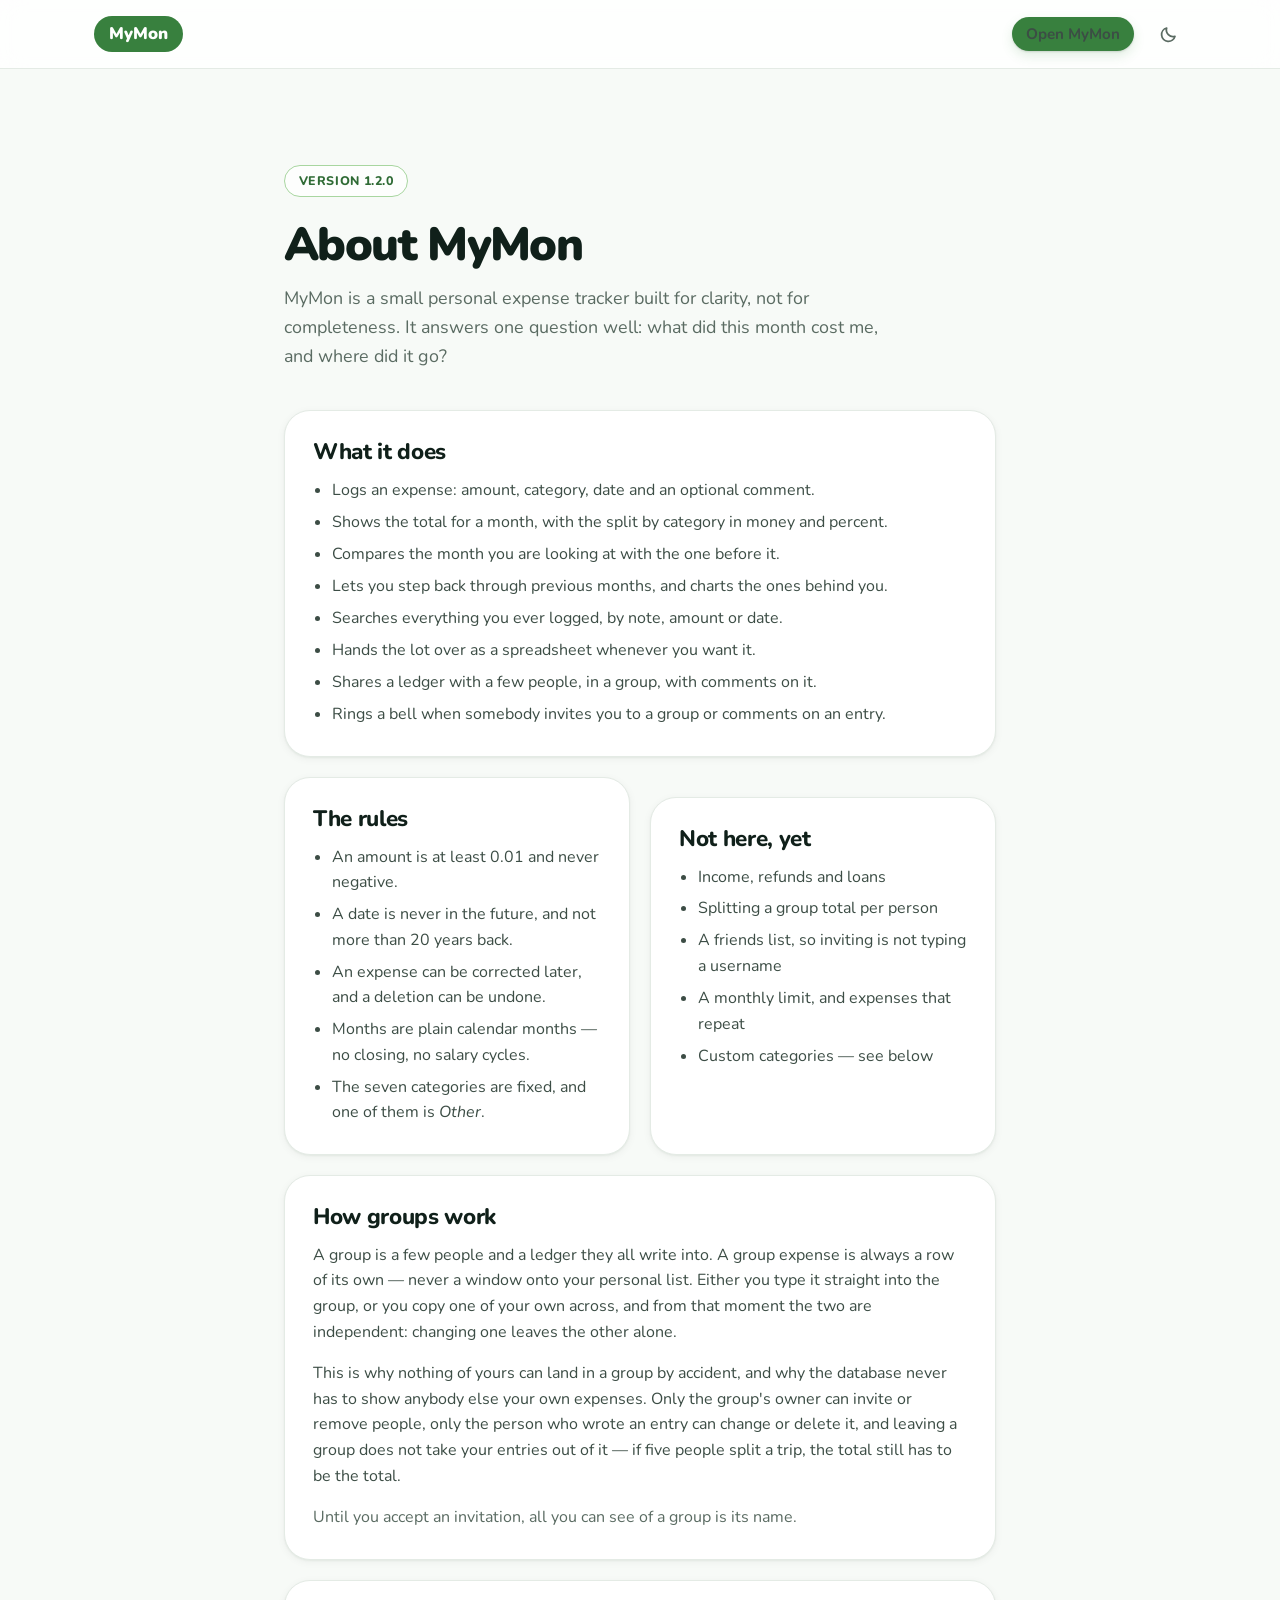
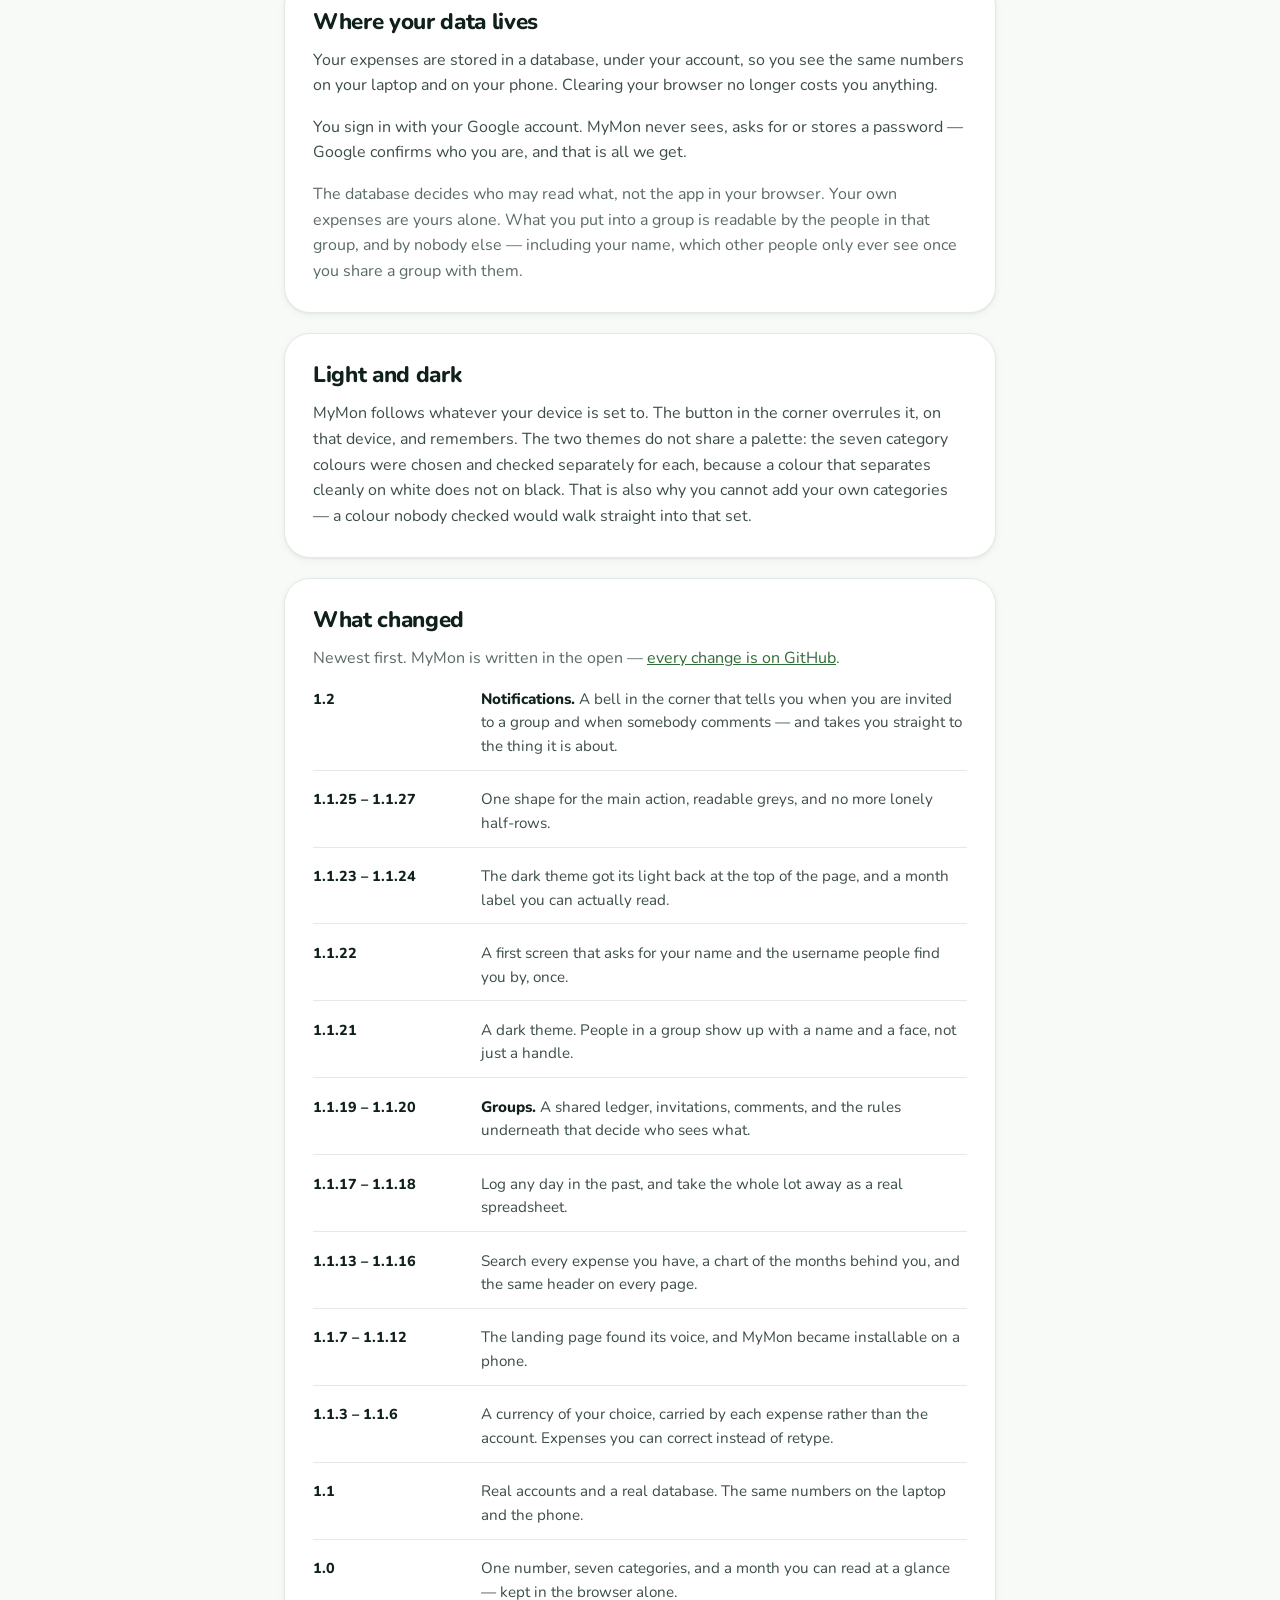
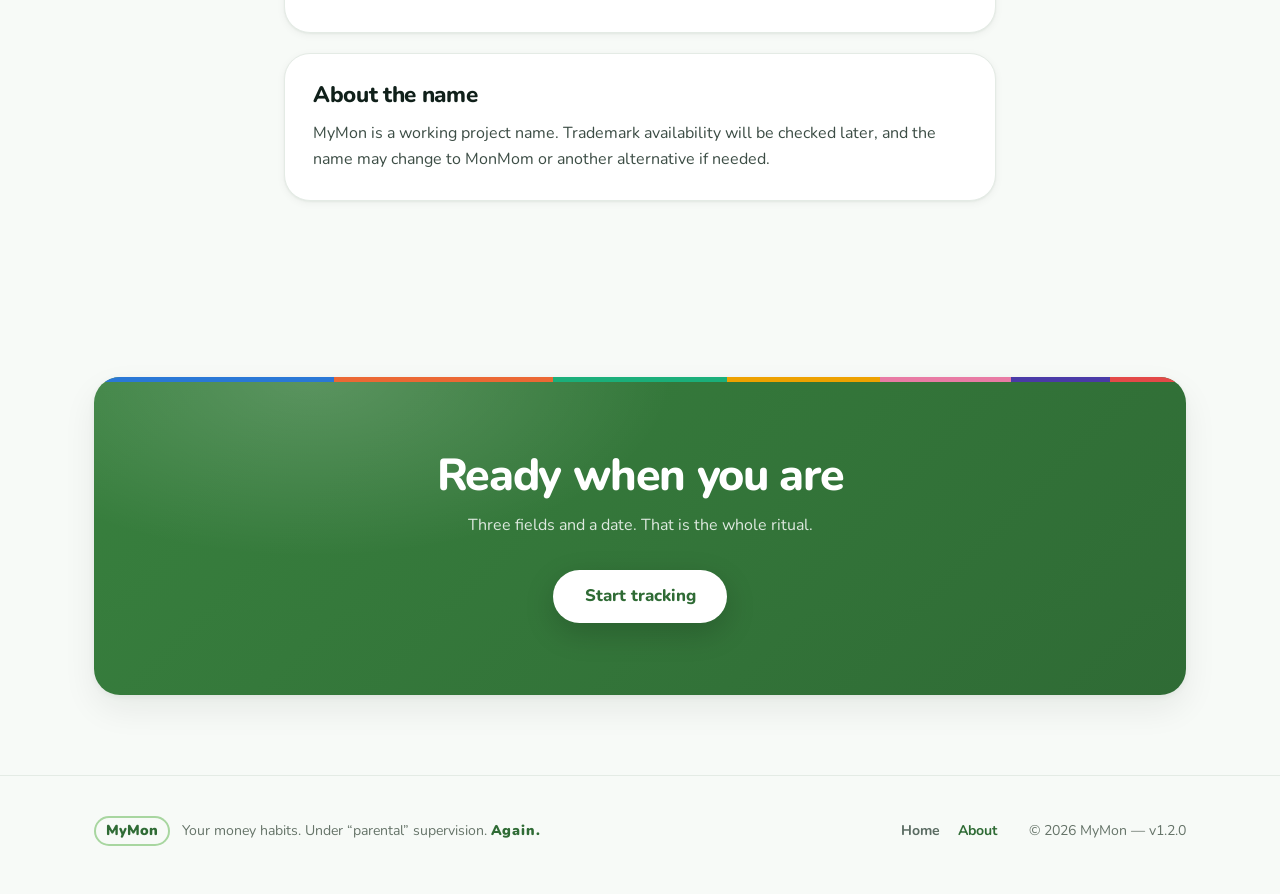
==== about.html @ 03a02520 "v1.2: the bell Notifications in the corner of the header. You hear about three things: being invited" ====
<!DOCTYPE html>
<html lang="en">
<head>
  <meta charset="UTF-8" />
  <meta name="viewport" content="width=device-width, initial-scale=1.0" />
  <title>About — MyMon</title>
  <meta name="description" content="What MyMon v1 does, what it deliberately does not do, and where your data lives." />
  <link rel="icon" href="favicon.ico" />
  <link rel="manifest" href="manifest.webmanifest" />
  <meta name="theme-color" content="#3d8a45" />
  <link rel="apple-touch-icon" sizes="180x180" href="apple-touch-icon.png" />
  <meta name="apple-mobile-web-app-status-bar-style" content="default" />
  <meta name="apple-mobile-web-app-capable" content="yes" />
  <meta name="apple-mobile-web-app-title" content="MyMon" />
  <link rel="preconnect" href="https://fonts.googleapis.com" />
  <link rel="preconnect" href="https://fonts.gstatic.com" crossorigin />
  <link href="https://fonts.googleapis.com/css2?family=Nunito:wght@400;600;700;800;900&display=swap" rel="stylesheet" />
  <link rel="stylesheet" href="style.css" />

  <!-- Before a single pixel is painted. The stylesheet follows the system
       setting by itself; this is only for the case where the button has
       overruled it, because a page that reached the screen first would
       flash white on its way to dark. -->
  <script>
    (function () {
      try {
        var chosen = localStorage.getItem('mymon.theme');
        if (chosen === 'dark' || chosen === 'light') {
          document.documentElement.setAttribute('data-theme', chosen);
        }
      } catch (err) { /* private window, or site data blocked */ }
    })();
  </script>
</head>

<body>
  <header class="site-header">
    <div class="container">
      <a class="brand" href="index.html?stay=1" aria-label="MyMon home">
        <span class="logo">MyMon</span>
      </a>

      <!-- The header carries where you can go, and nothing else. About moved
           to the footer — it is read once, not returned to — and the chip and
           the sign-out button went with it, to Settings. Four links, a chip and
           a button came to 463px of header on a 375px phone, which is why the
           page could be dragged sideways. -->
      <nav class="site-nav" aria-label="Main">
        <a href="dashboard.html" data-page="dashboard" data-when="signed-in">Dashboard</a>
        <!-- This page does not load the sign-in code, so it hands over to the
             landing page, which does. -->
        <a class="btn btn--primary" href="index.html" data-when="signed-out">Open MyMon</a>
      </nav>

      <div class="header-tools">
        <!-- The bell, and the panel that hangs off it. It is anchored to this
             button rather than to the page, so it drops from the corner you
             pressed instead of arriving from the bottom of the screen.
             js/notifications.js fills the panel. -->
        <div class="bell" data-when="signed-in">
          <button class="hdr-btn" type="button" id="bell-btn" aria-haspopup="true"
                  aria-expanded="false" aria-controls="bell-panel"
                  aria-label="Notifications" title="Notifications">
            <svg viewBox="0 0 24 24" fill="none" stroke="currentColor" stroke-width="2.2"
                 stroke-linecap="round" stroke-linejoin="round" aria-hidden="true">
              <path d="M18 8.4a6 6 0 1 0-12 0c0 6.2-2.3 7.8-2.3 7.8h16.6S18 14.6 18 8.4z" />
              <path d="M13.8 19.8a2.1 2.1 0 0 1-3.6 0" />
            </svg>
            <span class="bell__count hidden" id="bell-count" aria-hidden="true">0</span>
          </button>
        </div>

        <!-- Outside .bell on purpose. Anchored to the bell it would have
             lined its right edge up with the bell, which is not the last
             button in the row — on a 375px phone that pushed 59px of the
             panel off the left of the screen. Anchored to the group, its
             right edge is the page gutter at every width. -->
        <div class="bell__panel hidden" id="bell-panel" role="dialog"
             aria-label="Notifications"></div>

        <!-- Settings wears an icon now rather than its name. The word and the
             bell together did not fit the header on a 375px phone, and of the
             two, "Settings" is the one a cog says just as well. -->
        <a class="hdr-btn" href="settings.html" data-page="settings" data-when="signed-in"
           aria-label="Settings" title="Settings">
          <svg viewBox="0 0 24 24" fill="none" stroke="currentColor" stroke-width="2.1"
               stroke-linecap="round" stroke-linejoin="round" aria-hidden="true">
            <path d="M10.4 3.4a1.5 1.5 0 0 1 1.5-1.3h.2a1.5 1.5 0 0 1 1.5 1.3l.13 1a7.4 7.4 0 0 1 1.63.94l.94-.4a1.5 1.5 0 0 1 1.85.63l.1.17a1.5 1.5 0 0 1-.35 1.92l-.8.64a7.4 7.4 0 0 1 0 1.88l.8.64a1.5 1.5 0 0 1 .35 1.92l-.1.17a1.5 1.5 0 0 1-1.85.63l-.94-.4a7.4 7.4 0 0 1-1.63.94l-.13 1a1.5 1.5 0 0 1-1.5 1.3h-.2a1.5 1.5 0 0 1-1.5-1.3l-.13-1a7.4 7.4 0 0 1-1.63-.94l-.94.4a1.5 1.5 0 0 1-1.85-.63l-.1-.17a1.5 1.5 0 0 1 .35-1.92l.8-.64a7.4 7.4 0 0 1 0-1.88l-.8-.64a1.5 1.5 0 0 1-.35-1.92l.1-.17a1.5 1.5 0 0 1 1.85-.63l.94.4a7.4 7.4 0 0 1 1.63-.94z" />
            <circle cx="12" cy="12" r="2.7" />
          </svg>
        </a>

        <!-- Light or dark. With nothing chosen the stylesheet follows the
             system setting on its own; this overrules it, per device. -->
        <button class="hdr-btn theme-btn" type="button" data-theme-toggle
                aria-label="Switch to the dark theme" title="Switch to the dark theme">
          <svg class="theme-btn__moon" viewBox="0 0 24 24" fill="none" stroke="currentColor"
               stroke-width="2.2" stroke-linecap="round" stroke-linejoin="round" aria-hidden="true">
            <path d="M20.2 14.3A8.4 8.4 0 0 1 9.7 3.8a8.6 8.6 0 1 0 10.5 10.5z" />
          </svg>
          <svg class="theme-btn__sun" viewBox="0 0 24 24" fill="none" stroke="currentColor"
               stroke-width="2.2" stroke-linecap="round" aria-hidden="true">
            <circle cx="12" cy="12" r="4.1" />
            <path d="M12 2.6v2.1M12 19.3v2.1M2.6 12h2.1M19.3 12h2.1M5.3 5.3l1.5 1.5M17.2 17.2l1.5 1.5M18.7 5.3l-1.5 1.5M6.8 17.2l-1.5 1.5" />
          </svg>
        </button>
      </div>
    </div>
  </header>

  <main>
    <section class="section">
      <div class="container container--narrow prose">
        <p class="eyebrow">Version 1.2.0</p>
        <h1>About MyMon</h1>
        <p class="hero__lede">
          MyMon is a small personal expense tracker built for clarity, not for completeness.
          It answers one question well: what did this month cost me, and where did it go?
        </p>

        <div class="card" style="margin-top: 2.5rem">
          <h2>What it does</h2>
          <ul>
            <li>Logs an expense: amount, category, date and an optional comment.</li>
            <li>Shows the total for a month, with the split by category in money and percent.</li>
            <li>Compares the month you are looking at with the one before it.</li>
            <li>Lets you step back through previous months, and charts the ones behind you.</li>
            <li>Searches everything you ever logged, by note, amount or date.</li>
            <li>Hands the lot over as a spreadsheet whenever you want it.</li>
            <li>Shares a ledger with a few people, in a group, with comments on it.</li>
            <li>Rings a bell when somebody invites you to a group or comments on an entry.</li>
          </ul>
        </div>

        <div class="prose-grid" style="margin-top: 1.25rem">
          <div class="card">
            <h2>The rules</h2>
            <ul>
              <li>An amount is at least 0.01 and never negative.</li>
              <li>A date is never in the future, and not more than 20 years back.</li>
              <li>An expense can be corrected later, and a deletion can be undone.</li>
              <li>Months are plain calendar months &mdash; no closing, no salary cycles.</li>
              <li>The seven categories are fixed, and one of them is <em>Other</em>.</li>
            </ul>
          </div>

          <div class="card">
            <h2>Not here, yet</h2>
            <ul>
              <li>Income, refunds and loans</li>
              <li>Splitting a group total per person</li>
              <li>A friends list, so inviting is not typing a username</li>
              <li>A monthly limit, and expenses that repeat</li>
              <li>Custom categories &mdash; see below</li>
            </ul>
          </div>
        </div>

        <div class="card" style="margin-top: 1.25rem">
          <h2>How groups work</h2>
          <p>
            A group is a few people and a ledger they all write into. A group expense is
            always a row of its own &mdash; never a window onto your personal list. Either
            you type it straight into the group, or you copy one of your own across, and
            from that moment the two are independent: changing one leaves the other alone.
          </p>
          <p>
            This is why nothing of yours can land in a group by accident, and why the
            database never has to show anybody else your own expenses. Only the group's
            owner can invite or remove people, only the person who wrote an entry can
            change or delete it, and leaving a group does not take your entries out of it
            &mdash; if five people split a trip, the total still has to be the total.
          </p>
          <p class="muted" style="margin-bottom: 0">
            Until you accept an invitation, all you can see of a group is its name.
          </p>
        </div>

        <div class="card" style="margin-top: 1.25rem">
          <h2>Where your data lives</h2>
          <p>
            Your expenses are stored in a database, under your account, so you see the same
            numbers on your laptop and on your phone. Clearing your browser no longer
            costs you anything.
          </p>
          <p>
            You sign in with your Google account. MyMon never sees, asks for or stores a
            password &mdash; Google confirms who you are, and that is all we get.
          </p>
          <p class="muted" style="margin-bottom: 0">
            The database decides who may read what, not the app in your browser. Your own
            expenses are yours alone. What you put into a group is readable by the people
            in that group, and by nobody else &mdash; including your name, which other
            people only ever see once you share a group with them.
          </p>
        </div>

        <div class="card" style="margin-top: 1.25rem">
          <h2>Light and dark</h2>
          <p style="margin-bottom: 0">
            MyMon follows whatever your device is set to. The button in the corner
            overrules it, on that device, and remembers. The two themes do not share a
            palette: the seven category colours were chosen and checked separately for
            each, because a colour that separates cleanly on white does not on black.
            That is also why you cannot add your own categories &mdash; a colour nobody
            checked would walk straight into that set.
          </p>
        </div>

        <div class="card" style="margin-top: 1.25rem">
          <h2>What changed</h2>
          <p class="muted">
            Newest first. MyMon is written in the open &mdash;
            <a href="https://github.com/yupmurphy/MyMon">every change is on GitHub</a>.
          </p>
          <ol class="changelog">
            <li><b>1.2</b> <span><b>Notifications.</b> A bell in the corner that tells you
              when you are invited to a group and when somebody comments &mdash; and takes you
              straight to the thing it is about.</span></li>
            <li><b>1.1.25 &ndash; 1.1.27</b> <span>One shape for the main action, readable greys,
              and no more lonely half&#8209;rows.</span></li>
            <li><b>1.1.23 &ndash; 1.1.24</b> <span>The dark theme got its light back at the top of
              the page, and a month label you can actually read.</span></li>
            <li><b>1.1.22</b> <span>A first screen that asks for your name and the username people
              find you by, once.</span></li>
            <li><b>1.1.21</b> <span>A dark theme. People in a group show up with a name and a
              face, not just a handle.</span></li>
            <li><b>1.1.19 &ndash; 1.1.20</b> <span><b>Groups.</b> A shared ledger, invitations,
              comments, and the rules underneath that decide who sees what.</span></li>
            <li><b>1.1.17 &ndash; 1.1.18</b> <span>Log any day in the past, and take the whole lot
              away as a real spreadsheet.</span></li>
            <li><b>1.1.13 &ndash; 1.1.16</b> <span>Search every expense you have, a chart of the
              months behind you, and the same header on every page.</span></li>
            <li><b>1.1.7 &ndash; 1.1.12</b> <span>The landing page found its voice, and MyMon
              became installable on a phone.</span></li>
            <li><b>1.1.3 &ndash; 1.1.6</b> <span>A currency of your choice, carried by each expense
              rather than the account. Expenses you can correct instead of retype.</span></li>
            <li><b>1.1</b> <span>Real accounts and a real database. The same numbers on the laptop
              and the phone.</span></li>
            <li><b>1.0</b> <span>One number, seven categories, and a month you can read at a
              glance &mdash; kept in the browser alone.</span></li>
          </ol>
        </div>

        <div class="card" style="margin-top: 1.25rem">
          <h2>About the name</h2>
          <p style="margin-bottom: 0">
            MyMon is a working project name. Trademark availability will be checked later,
            and the name may change to MonMom or another alternative if needed.
          </p>
        </div>
      </div>
    </section>

    <div class="container">
      <section class="cta-band">
        <h2>Ready when you are</h2>
        <p>Three fields and a date. That is the whole ritual.</p>
        <a class="btn btn--primary btn--lg" href="dashboard.html" data-when="signed-in">Open the dashboard</a>
        <a class="btn btn--primary btn--lg" href="index.html" data-when="signed-out">Start tracking</a>
      </section>
    </div>
  </main>

  <footer class="site-footer">
    <div class="container">
      <div class="site-footer__brand">
        <span class="logo logo--quiet" aria-hidden="true">MyMon</span>
        <p>Your money habits. Under &ldquo;parental&rdquo; supervision. <b>Again.</b></p>
      </div>
      <nav class="site-footer__links" aria-label="More">
        <a href="index.html?stay=1" data-page="home">Home</a>
        <a href="about.html" data-page="about">About</a>
      </nav>
      <p class="site-footer__meta">&copy; <span data-year>2026</span> MyMon &mdash; v1.2.0</p>
    </div>
  </footer>

  <script src="vendor/supabase.js"></script>
  <script src="js/config.js"></script>
  <script src="js/session.js"></script>
  <script src="js/ui.js"></script>
  <script src="js/notifications.js"></script>
  <script>
    window.MyMon.ui.year();
    /* Wait until we know whether anyone is signed in, then show the right
       buttons — this page is readable either way. */
    window.MyMon.session.ready.then(function () {
      window.MyMon.ui.mountHeader({ page: 'about' });
      /* The bell is in the header on every signed-in page, this one too. */
      if (window.MyMon.session.get()) window.MyMon.notifications.start();
    });
  </script>
</body>
</html>
---- style.css ----
/* =========================================================
   MyMon v1 — stylesheet
   1  Tokens
   2  Base & layout
   3  Header & footer
   4  Buttons, forms, chips
   5  Landing page
   6  Dashboard
   7  Charts
   8  Dialog, toast, empty states
   9  Responsive
   ========================================================= */

/* ---------- 1. Tokens ---------- */
:root {
  /* Tells the browser which way round the page is, so its own furniture —
     the date picker, the dropdowns, the scrollbars — comes out to match
     instead of staying stubbornly white in front of a dark page. */
  color-scheme: light;

  /* brand — taken from the MyMon logo.
     Two greens with two jobs, and the jobs are the point: --brand-700 is the
     one you read words in, --brand-600 is the one you put white words on.
     Mixing them up is how the footer line and the "spent less" figure ended
     up at 4.06:1, and how the dark theme put white on pale green.
     --brand-600 also moved seven steps darker (from #3d8a45) so white on it
     clears 4.5:1 — 4.86 now, against 4.27 before. */
  --brand-700: #2f6b35;
  --brand-600: #38803e;
  --brand-hover: #2d6833;   /* primary button, pressed or hovered */

  /* The band at the foot of the landing page is a deep green slab carrying
     white text, in both themes. It used to be mixed from --brand-600 and
     --brand-700, which works only while --brand-700 is the dark one — in the
     dark theme that token is pale, so the slab faded to pale green under its
     own white text, and the white button inside it was lettered in pale green
     on white. Its own tokens, so neither can happen again. */
  --band-from: #38803e;
  --band-to: #2f6b35;
  --band-ink: #2f6b35;   /* the lettering on the white button inside it */
  --brand-500: #5faa55;
  --brand-300: #a8d6a0;
  --brand-100: #e7f3e5;
  --brand-050: #f3f9f2;

  /* ink
     The three quiet steps were measured against the surfaces they actually
     sit on rather than chosen by eye. At their old values --ink-500 came to
     4.02:1 on the sunken surface and --ink-400 to 2.73:1, both below the
     floor for text somebody is meant to read, and --ink-300 was 1.94:1 while
     colouring a row's edit and delete icons. Secondary text that is too pale
     does not read as calm, it reads as unfinished. On white / page / sunken:
       --ink-700  8.98 / 8.54 / 8.32   headings and strong body
       --ink-500  5.65 / 5.38 / 5.24   secondary text
       --ink-400  4.92 / 4.68 / 4.56   the quietest text still meant to be read
       --ink-300  3.48 / 3.31 / 3.23   icons and separators, never prose */
  --ink-900: #10201a;
  --ink-700: #3c4d45;
  --ink-500: #5a6b62;
  --ink-400: #667469;
  --ink-300: #7e8d84;

  /* surfaces */
  --surface: #ffffff;
  --surface-sunken: #f4f7f4;
  --surface-page: #f7faf7;
  --line: #e4ebe5;
  --line-strong: #d3ded5;

  /* The landing page's first screen. Its own tokens, because the top of that
     gradient is not any surface the rest of the app uses, and each theme wants
     a different amount of light up there. A light value left to stand in the
     dark theme gave a bright band with a visible edge where it stopped; the
     cure is not to take the light away but to spread it. --hero-fade says how
     far down the gradient runs: short in the light theme, where the two ends
     are near neighbours, and all the way down in the dark one, where the eye
     would otherwise find the place it ends. */
  --hero-top: #eef7ec;
  --hero-fade: 72%;
  --hero-glow-warm: rgba(95, 170, 85, .24);
  --hero-glow-cool: rgba(126, 196, 232, .22);

  /* Text that sits on a filled --brand-700 shape. White on the light theme's
     deep green; nearly black on the dark theme's pale green, which white
     would be unreadable against. */
  --on-brand-700: #ffffff;

  /* The header sits over whatever is scrolling under it, so it is the page's
     own colour with some of that showing through. */
  --surface-glass: rgba(255, 255, 255, .82);

  /* Things that are meant to stand against the page rather than sit on it:
     the toast, the chart tooltip. They are dark on a light page and light on
     a dark one, which is why they cannot just borrow --ink-900. */
  --inverse: #10201a;
  --on-inverse: #ffffff;

  /* What dims the page behind a dialog. */
  --scrim: rgba(16, 32, 20, .42);

  /* "Who put in what": your own bar against everybody else's. These cannot be
     one pair of greens reused in both themes — on a white page the darker
     green is the one that stands out, and on a dark page it is the one that
     disappears. So the emphasis flips, and only the token knows that. */
  --bar-mine: var(--brand-600);
  --bar-other: var(--brand-300);

  /* category series — validated categorical palette, fixed order */
  --cat-food: #2a78d6;
  --cat-bills: #eb6834;
  --cat-transport: #1baf7a;
  --cat-entertainment: #eda100;
  --cat-hobby: #e87ba4;
  --cat-other: #4a3aa7;
  --cat-shopping: #e34948;

  --danger: #c23b3a;
  --danger-050: #fdecec;   /* the tint behind a delete button being hovered */
  --danger-200: #f3cfcf;

  /* shape */
  --r-xs: 8px;
  --r-sm: 12px;
  --r-md: 18px;
  --r-lg: 26px;
  --r-pill: 999px;

  /* elevation */
  --shadow-xs: 0 1px 2px rgba(16, 32, 20, .06);
  --shadow-sm: 0 1px 2px rgba(16, 32, 20, .05), 0 2px 8px rgba(16, 32, 20, .05);
  --shadow-md: 0 2px 6px rgba(16, 32, 20, .05), 0 14px 34px rgba(16, 32, 20, .07);
  --shadow-lg: 0 8px 20px rgba(16, 32, 20, .08), 0 34px 70px rgba(16, 32, 20, .13);

  --ring: 0 0 0 3px rgba(95, 170, 85, .32);

  /* rhythm */
  --gutter: 24px;
  --page: 1140px;
}

/* ---------- 1b. The dark theme ----------

   Not an inversion of the block above. A dark page needs its own greens (the
   one you read text in has to be light, the one you put white text on has to
   stay dark), its own shadows, and — the part that is easy to get wrong — its
   own category colours.

   Those seven were picked for a white page and checked there. Against #161d19
   four of them fall outside the lightness band a dark surface needs, and the
   indigo lands at 2:1 against the background, which is barely a mark at all.
   So a second set was chosen and run through the same validator with the dark
   surface. It comes out at: lightness band pass, chroma pass, colour-blind
   separation 10.7 on the worst adjacent pair (the target is 8), normal-vision
   separation 18.7 (the floor is 15), and every colour over 3:1 against the
   background. That last one the light set cannot manage — it leans on the
   written labels beside each mark instead.

   The rules are written out twice on purpose. The first follows the system
   setting; the second is the button in the header overruling it. Neither can
   be expressed in terms of the other in plain CSS, so they are kept next to
   each other where a change to one is obvious if it misses the other. */

@media (prefers-color-scheme: dark) {
  :root:not([data-theme="light"]) {
    color-scheme: dark;

    --brand-700: #9ad98f;   /* green you read words in */
    --brand-600: #38803e;   /* green you put white words on — white is 4.86:1 */
    /* Hover darkens here too. Going lighter is the usual move on a dark page,
       but every green pale enough to look lifted drops white under 4:1 — the
       old hover handed the button --brand-700 and produced white on pale
       green at 1.65:1, which is not a hover state, it is a disappearance. */
    --brand-hover: #2f6b35;

    /* Deeper than the light theme's, so a slab of it does not glare on a
       dark page. Still deep enough to carry white. */
    --band-from: #2f6b35;
    --band-to: #1f4a26;
    --band-ink: #2f6b35;
    --brand-500: #6fbb64;
    --brand-300: #7fc077;
    --brand-100: #1f2c23;   /* a tint, so it goes dark rather than pale */
    --brand-050: #18211b;

    --ink-900: #e9efea;
    --ink-700: #bdc9c2;
    --ink-500: #90a097;
    --ink-400: #7a8a81;
    --ink-300: #5f6e66;

    --surface: #161d19;
    --surface-sunken: #1b2420;
    --surface-page: #101613;
    --line: #273029;
    --line-strong: #35413a;
    --surface-glass: rgba(16, 22, 19, .82);

    /* Light at the top here too — it is the first thing anybody sees and it
       is worth having. It was the *edge* that was wrong, not the glow, so
       the ramp now runs the full height instead of stopping two thirds
       down, and the glows stay soft enough not to grey the page out. */
    --hero-top: #22302a;
    --hero-fade: 100%;
    --hero-glow-warm: rgba(120, 200, 110, .20);
    --hero-glow-cool: rgba(110, 170, 215, .15);

    --on-brand-700: #0e1611;

    --inverse: #28322c;
    --on-inverse: #e9efea;
    --scrim: rgba(0, 0, 0, .62);

    --cat-food: #4f93e0;
    --cat-bills: #df6634;
    --cat-transport: #11ac88;
    --cat-entertainment: #c08a12;
    --cat-hobby: #d4648f;
    --cat-other: #7a68d8;
    --cat-shopping: #e34948;

    --danger: #f08b87;
    --danger-050: #2b1c1c;
    --danger-200: #4a2d2d;

    /* A shadow on a dark page is not a paler grey, it is more black. */
    --shadow-xs: 0 1px 2px rgba(0, 0, 0, .40);
    --shadow-sm: 0 1px 2px rgba(0, 0, 0, .36), 0 2px 8px rgba(0, 0, 0, .30);
    --shadow-md: 0 2px 6px rgba(0, 0, 0, .36), 0 14px 34px rgba(0, 0, 0, .42);
    --shadow-lg: 0 8px 20px rgba(0, 0, 0, .46), 0 34px 70px rgba(0, 0, 0, .50);

    --bar-mine: #9ad98f;
    --bar-other: #4f7a58;

    --ring: 0 0 0 3px rgba(143, 208, 134, .30);
  }
}

:root[data-theme="dark"] {
  color-scheme: dark;

  --brand-700: #9ad98f;
  --brand-600: #38803e;
  --brand-hover: #2f6b35;
  --band-from: #2f6b35;
  --band-to: #1f4a26;
  --band-ink: #2f6b35;
  --brand-500: #6fbb64;
  --brand-300: #7fc077;
  --brand-100: #1f2c23;
  --brand-050: #18211b;

  --ink-900: #e9efea;
  --ink-700: #bdc9c2;
  --ink-500: #90a097;
  --ink-400: #7a8a81;
  --ink-300: #5f6e66;

  --surface: #161d19;
  --surface-sunken: #1b2420;
  --surface-page: #101613;
  --line: #273029;
  --line-strong: #35413a;
  --surface-glass: rgba(16, 22, 19, .82);

  /* Light at the top here too — it is the first thing anybody sees and it
     is worth having. It was the *edge* that was wrong, not the glow, so
     the ramp now runs the full height instead of stopping two thirds
     down, and the glows stay soft enough not to grey the page out. */
  --hero-top: #22302a;
  --hero-fade: 100%;
  --hero-glow-warm: rgba(120, 200, 110, .20);
  --hero-glow-cool: rgba(110, 170, 215, .15);

  --on-brand-700: #0e1611;

  --inverse: #28322c;
  --on-inverse: #e9efea;
  --scrim: rgba(0, 0, 0, .62);

  --cat-food: #4f93e0;
  --cat-bills: #df6634;
  --cat-transport: #11ac88;
  --cat-entertainment: #c08a12;
  --cat-hobby: #d4648f;
  --cat-other: #7a68d8;
  --cat-shopping: #e34948;

  --danger: #f08b87;
  --danger-050: #2b1c1c;
  --danger-200: #4a2d2d;

  --shadow-xs: 0 1px 2px rgba(0, 0, 0, .40);
  --shadow-sm: 0 1px 2px rgba(0, 0, 0, .36), 0 2px 8px rgba(0, 0, 0, .30);
  --shadow-md: 0 2px 6px rgba(0, 0, 0, .36), 0 14px 34px rgba(0, 0, 0, .42);
  --shadow-lg: 0 8px 20px rgba(0, 0, 0, .46), 0 34px 70px rgba(0, 0, 0, .50);

  --bar-mine: #9ad98f;
  --bar-other: #4f7a58;

  --ring: 0 0 0 3px rgba(143, 208, 134, .30);
}

/* ---------- 2. Base & layout ---------- */
*, *::before, *::after { box-sizing: border-box; }

html {
  font-size: 16px;
  -webkit-text-size-adjust: 100%;
  scroll-behavior: smooth;
}

body {
  margin: 0;
  font-family: Nunito, "Segoe UI Variable Text", "Segoe UI", system-ui, -apple-system, sans-serif;
  font-size: 1rem;
  line-height: 1.6;
  color: var(--ink-700);
  background-color: var(--surface-page);
  -webkit-font-smoothing: antialiased;
}

h1, h2, h3, h4 {
  color: var(--ink-900);
  line-height: 1.2;
  letter-spacing: -0.015em;
  margin: 0 0 .5rem;
  font-weight: 800;
}

p { margin: 0 0 1rem; }
p:last-child { margin-bottom: 0; }

/* Every page's own title, set at the same weight as the landing page's — the
   inner pages were wearing the browser's default heading size next to a hero
   built at four rem, and looked like a different site. */
main h1 {
  font-size: clamp(2.1rem, 4.5vw, 2.9rem);
  font-weight: 900;
  letter-spacing: -0.035em;
  margin-bottom: .75rem;
}

main h1 + .hero__lede,
main h1 + p { color: var(--ink-500); max-width: 56ch; }

a { color: var(--brand-700); }

img { max-width: 100%; height: auto; }

:focus-visible {
  outline: none;
  box-shadow: var(--ring);
  border-radius: var(--r-xs);
}

.container {
  width: 100%;
  max-width: var(--page);
  margin: 0 auto;
  padding: 0 var(--gutter);
}

.container--narrow { max-width: 760px; }

.center { text-align: center; }

.muted { color: var(--ink-500); }

.sr-only {
  position: absolute;
  width: 1px; height: 1px;
  padding: 0; margin: -1px;
  overflow: hidden;
  clip: rect(0 0 0 0);
  white-space: nowrap;
  border: 0;
}

.hidden { display: none !important; }

/* The landing page has a signed-in face and a signed-out one. Knowing which to
   show needs a round trip, so the page guesses first (see the script in
   index.html's head) and this rule paints that guess. It outranks .hidden on
   purpose, and lives only for the instant before landing.js removes the
   attribute and hands the decision back to .hidden. */
html[data-session="in"] [data-when="signed-out"],
html[data-session="out"] [data-when="signed-in"] { display: none !important; }

.card {
  background: var(--surface);
  border: 1px solid var(--line);
  border-radius: var(--r-lg);
  box-shadow: var(--shadow-sm);
  padding: 1.75rem;
}

.card__head {
  display: flex;
  align-items: baseline;
  justify-content: space-between;
  gap: 1rem;
  margin-bottom: 1.25rem;
}

.card__title {
  font-size: 1.15rem;
  font-weight: 800;
  letter-spacing: -0.015em;
  margin: 0;
}

.card__hint {
  font-size: .85rem;
  color: var(--ink-400);
  white-space: nowrap;
}

/* A small row of mutually exclusive buttons — used above the chart to say
   which currency it is about, in a month that holds several. */
.seg-row {
  display: flex;
  flex-wrap: wrap;
  gap: .3rem;
  margin: 0 0 1.25rem;
}

.seg {
  border: 1px solid var(--line);
  background: var(--surface);
  color: var(--ink-500);
  font: inherit;
  font-size: .8rem;
  font-weight: 800;
  letter-spacing: .02em;
  padding: .3rem .7rem;
  border-radius: var(--r-pill);
  cursor: pointer;
  transition: background-color .15s ease, color .15s ease, border-color .15s ease;
}
.seg:hover { background: var(--surface-sunken); color: var(--ink-700); }

/* aria-pressed is what a screen reader reads, so the styling hangs off the
   same attribute rather than a class that could drift away from it. */
.seg[aria-pressed="true"] {
  background: var(--brand-600);
  border-color: var(--brand-600);
  color: #fff;
}

/* ---------- 3. Header & footer ---------- */
.site-header {
  position: sticky;
  top: 0;
  z-index: 40;
  background: var(--surface-glass);
  backdrop-filter: saturate(160%) blur(12px);
  -webkit-backdrop-filter: saturate(160%) blur(12px);
  border-bottom: 1px solid var(--line);
}

/* There are three things in the header now, and "space-between" would have
   stranded the nav in the middle of the bar on its own. The brand holds the
   left; everything else is pushed right as one group (see .site-nav). */
.site-header .container {
  display: flex;
  align-items: center;
  gap: 1rem;
  min-height: 68px;
}

/* The three round buttons at the end of the header: the bell, settings and
   the theme. Grouped, and set apart from the nav, so the bar reads as "where
   you can go" and then "things you can do" rather than as four equal items. */
.header-tools {
  position: relative;      /* the notification panel hangs off this, not off the bell */
  display: flex;
  align-items: center;
  gap: .1rem;
  flex: none;
}

/* Settings lost its word and became a cog. The word plus a bell did not fit
   the header on a 375px phone, and between the two the cog is the one that
   says the same thing without being read. Both the <a> and the <button> wear
   this, so they have to be told not to look like a link. */
.hdr-btn {
  width: 36px; height: 36px;
  flex: none;
  display: grid;
  place-items: center;
  border: 0;
  background: none;
  border-radius: 50%;
  color: var(--ink-500);
  text-decoration: none;
  cursor: pointer;
  transition: background-color .15s ease, color .15s ease;
}
.hdr-btn:hover { background: var(--surface-sunken); color: var(--ink-900); }
.hdr-btn:focus-visible { outline: none; box-shadow: var(--ring); }
.hdr-btn svg { width: 19px; height: 19px; }

/* The cog marks the page you are on the same way the words beside it do. */
.hdr-btn[aria-current="page"] { background: var(--brand-100); color: var(--brand-700); }

.theme-btn { position: relative; }

/* It shows where it takes you: a moon while the page is light, a sun while it
   is dark. The moon is the default, so the button is never an empty circle in
   the instant before the script has read which way round things are. */
.theme-btn__sun { display: none; }
.theme-btn[data-theme-state="dark"] .theme-btn__moon { display: none; }
.theme-btn[data-theme-state="dark"] .theme-btn__sun { display: block; }

/* ---------- 5c. The bell ----------
   The panel hangs off the button, not off the page. On a phone it still drops
   from the corner you pressed — it only grows to the width of the screen —
   because a sheet rising from the bottom would have no visible relationship to
   the thing that opened it. */
.bell { position: relative; display: flex; }

/* The same shape the Groups tab already uses for its count, on purpose: one
   language for "there are this many waiting for you". */
.bell__count {
  position: absolute;
  top: 1px;
  right: 0;
  min-width: 17px;
  height: 17px;
  padding: 0 4px;
  display: grid;
  place-items: center;
  border-radius: var(--r-pill);
  background: var(--brand-600);
  color: #fff;
  font-size: .68rem;
  font-weight: 800;
  font-variant-numeric: tabular-nums;
  /* A ring in the header's own colour, so the badge reads as sitting on top
     of the bell rather than welded to it. */
  box-shadow: 0 0 0 2px var(--surface-glass);
}

.bell__panel {
  position: absolute;
  top: calc(100% + .55rem);
  right: 0;
  z-index: 60;
  width: min(23rem, calc(100vw - 2 * var(--gutter)));
  max-height: min(26rem, 70vh);
  overflow-y: auto;
  overscroll-behavior: contain;
  background: var(--surface);
  border: 1px solid var(--line);
  border-radius: var(--r-md);
  box-shadow: var(--shadow-lg);
}

.bell__head {
  position: sticky;
  top: 0;
  z-index: 1;
  display: flex;
  align-items: center;
  justify-content: space-between;
  gap: 1rem;
  padding: .8rem 1rem .7rem;
  background: var(--surface);
  border-bottom: 1px solid var(--line);
}
.bell__title { margin: 0; font-size: .95rem; font-weight: 800; color: var(--ink-900); }

.bell__list { list-style: none; margin: 0; padding: .35rem; display: grid; gap: .1rem; }

/* One row is one button: the whole thing is the target, because a notification
   has exactly one thing it wants you to do — go and look at it. */
.note-row {
  width: 100%;
  display: grid;
  grid-template-columns: auto minmax(0, 1fr) auto;
  align-items: start;
  gap: .7rem;
  padding: .7rem .75rem;
  border: 0;
  background: none;
  border-radius: var(--r-sm);
  text-align: left;
  font: inherit;
  cursor: pointer;
  transition: background-color .15s ease;
}
.note-row:hover { background: var(--surface-sunken); }
.note-row:focus-visible { outline: none; box-shadow: var(--ring); }

.note-row__text { min-width: 0; font-size: .9rem; line-height: 1.45; color: var(--ink-700); }
.note-row__text b { color: var(--ink-900); font-weight: 800; }
.note-row__when { display: block; margin-top: .15rem; font-size: .78rem; color: var(--ink-400); }

/* Unread is a dot rather than a background wash: the row is already a hover
   target, and two kinds of highlight on one row fight each other.
   It lives in a column of its own. Hung off the bold words instead, it
   appeared once per bold word — and a sentence has two, the person and the
   group, so every unread row grew two dots. */
.note-row__dot {
  width: 7px; height: 7px;
  margin-top: .42rem;
  border-radius: 50%;
  background: var(--brand-600);
}

.bell__empty { padding: 2rem 1rem; text-align: center; color: var(--ink-500); font-size: .9rem; }

.brand { display: inline-flex; align-items: center; }
/* The wordmark is type, not a picture. It is set in the same Nunito as the
   rest of the site, so it is sharp at any size and on any screen, it costs no
   bytes, and it cannot be squeezed out of shape — the PNG it replaces was
   200KB to be shown at 38px, and on a crowded phone header the flex row
   squashed it to nothing. flex: none is what keeps that from happening. */
.logo {
  display: inline-flex;
  align-items: center;
  flex: none;
  height: 36px;
  padding: 0 .95rem;
  border-radius: var(--r-pill);
  background: var(--brand-600);
  color: #fff;
  font-weight: 900;
  font-size: 1.05rem;
  letter-spacing: -.005em;
  white-space: nowrap;
  transition: background-color .15s ease;
}

.brand { text-decoration: none; }
.brand:hover .logo { background: var(--brand-700); }

/* The footer says the name once more without competing with it. */
.logo--quiet {
  height: 30px;
  padding: 0 .75rem;
  font-size: .9rem;
  background: none;
  color: var(--brand-700);
  box-shadow: inset 0 0 0 2px var(--brand-300);
}

.site-nav { display: flex; align-items: center; gap: .35rem; margin-left: auto; }

.site-nav a {
  display: inline-block;
  padding: .45rem .8rem;
  border-radius: var(--r-pill);
  color: var(--ink-700);
  font-weight: 700;
  font-size: .95rem;
  text-decoration: none;
  transition: background-color .15s ease, color .15s ease;
}

.site-nav a:hover { background: var(--brand-100); color: var(--brand-700); }
.site-nav a[aria-current="page"] { background: var(--brand-100); color: var(--brand-700); }

.site-footer {
  margin-top: 4rem;
  padding: 2.5rem 0 3rem;
  border-top: 1px solid var(--line);
  font-size: .88rem;
  color: var(--ink-400);
}

.site-footer .container {
  display: flex;
  flex-wrap: wrap;
  align-items: center;
  justify-content: space-between;
  gap: .75rem 2rem;
}

.site-footer a { color: var(--ink-500); text-decoration: none; }
.site-footer a:hover { color: var(--brand-700); }

/* The line the hero opens with, said once more on the way out — quietly. */
.site-footer__brand {
  display: flex;
  align-items: center;
  gap: .75rem;
  margin-right: auto;
}


.site-footer__brand p { margin: 0; color: var(--ink-400); }
.site-footer__brand b { color: var(--brand-700); font-weight: 900; letter-spacing: .06em; }

.site-footer__meta { margin: 0; font-variant-numeric: tabular-nums; }

/* Home and About live here now rather than in the header. */
.site-footer__links { display: flex; align-items: center; gap: 1.1rem; }
.site-footer__links a { font-weight: 700; }
.site-footer__links a[aria-current="page"] { color: var(--brand-700); }

/* ---------- 4. Buttons, forms, chips ---------- */
.btn {
  display: inline-flex;
  align-items: center;
  justify-content: center;
  gap: .5rem;
  padding: .7rem 1.35rem;
  border: 1px solid transparent;
  border-radius: var(--r-pill);
  font: inherit;
  font-weight: 800;
  font-size: .95rem;
  line-height: 1.2;
  text-decoration: none;
  white-space: nowrap;
  cursor: pointer;
  transition: transform .12s ease, box-shadow .15s ease, background-color .15s ease, border-color .15s ease;
}

.btn:active { transform: translateY(1px); }
.btn svg { width: 17px; height: 17px; }

.btn--primary {
  background: var(--brand-600);
  color: #fff;
  /* A hint of lift, not a glow. The wide green halo was fine on a page with
     one button on it and heavy on Settings, which stacks three. */
  box-shadow: 0 1px 2px rgba(16, 32, 20, .14), 0 5px 12px rgba(61, 138, 69, .15);
}
.btn--primary:hover { background: var(--brand-hover); }

.btn--ghost {
  background: var(--surface);
  color: var(--ink-700);
  border-color: var(--line-strong);
}
.btn--ghost:hover { background: var(--surface-sunken); color: var(--ink-900); }

.btn--quiet {
  background: transparent;
  color: var(--ink-500);
  padding: .45rem .8rem;
  font-weight: 700;
  font-size: .9rem;
}
.btn--quiet:hover { background: var(--surface-sunken); color: var(--ink-900); }

.btn--lg { padding: .95rem 1.9rem; font-size: 1.05rem; }
.btn--block { width: 100%; }

/* Buttons carry their own shadow, which would otherwise win over the global
   focus ring and leave keyboard users with nothing to see. */
.btn:focus-visible,
.icon-btn:focus-visible { box-shadow: var(--ring); }

.icon-btn {
  width: 38px; height: 38px;
  display: grid;
  place-items: center;
  border-radius: 50%;
  border: 1px solid var(--line-strong);
  background: var(--surface);
  color: var(--ink-700);
  cursor: pointer;
  font: inherit;
  transition: background-color .15s ease, color .15s ease, opacity .15s ease;
}
.icon-btn:hover:not(:disabled) { background: var(--surface-sunken); color: var(--ink-900); }
.icon-btn:disabled { opacity: .35; cursor: not-allowed; }
.icon-btn svg { width: 18px; height: 18px; }

.field { margin-bottom: 1.15rem; }

.field > label,
.field > .field__label {
  display: block;
  font-weight: 800;
  font-size: .85rem;
  color: var(--ink-700);
  margin-bottom: .45rem;
}

.field__optional { font-weight: 600; color: var(--ink-400); }

.field__row {
  display: flex;
  align-items: baseline;
  justify-content: space-between;
  gap: .75rem;
}

.field__count {
  font-size: .8rem;
  font-weight: 700;
  color: var(--ink-400);
  font-variant-numeric: tabular-nums;
  white-space: nowrap;
}

/* Turns red on the last stretch, so the cap is not a surprise. */
.field__count[data-state="full"] { color: var(--danger); }
.field__count[data-state="near"] { color: var(--ink-700); }

.input,
.textarea {
  width: 100%;
  padding: .7rem .9rem;
  font: inherit;
  color: var(--ink-900);
  background: var(--surface);
  border: 1px solid var(--line-strong);
  border-radius: var(--r-sm);
  transition: border-color .15s ease, box-shadow .15s ease;
}

.input:focus,
.textarea:focus {
  outline: none;
  border-color: var(--brand-500);
  box-shadow: var(--ring);
}

.textarea { resize: vertical; min-height: 64px; }

.input-money {
  display: flex;
  align-items: center;
  background: var(--surface);
  border: 1px solid var(--line-strong);
  border-radius: var(--r-sm);
  padding-left: .9rem;
  transition: border-color .15s ease, box-shadow .15s ease;
}
.input-money:focus-within {
  border-color: var(--brand-500);
  box-shadow: var(--ring);
}
.input-money > span {
  font-size: 1.3rem;
  font-weight: 800;
  color: var(--ink-400);
  line-height: 1;
}
.input-money input {
  flex: 1;
  min-width: 0;
  border: 0;
  background: none;
  padding: .55rem .9rem;
  font: inherit;
  font-size: 1.5rem;
  font-weight: 800;
  color: var(--ink-900);
  font-variant-numeric: tabular-nums;
}
/* The green ring belongs to the whole box, not to the field inside it —
   without this the global focus ring draws a second line next to the $. */
.input-money input:focus,
.input-money input:focus-visible { outline: none; box-shadow: none; }
.input-money input::-webkit-outer-spin-button,
.input-money input::-webkit-inner-spin-button { -webkit-appearance: none; margin: 0; }
.input-money input[type=number] { -moz-appearance: textfield; }

.field--invalid .input,
.field--invalid .textarea,
.field--invalid .input-money { border-color: var(--danger); }

.field__error {
  display: none;
  margin-top: .4rem;
  font-size: .85rem;
  font-weight: 700;
  color: var(--danger);
}
.field--invalid .field__error { display: block; }

/* category picker */
.cat-grid {
  display: grid;
  grid-template-columns: repeat(auto-fill, minmax(118px, 1fr));
  gap: .5rem;
  border: 0;
  padding: 0;
  margin: 0;
}

/* Seven into three columns leaves one on its own looking like a mistake.
   The last option is "Other", so giving it the full row is not a patch over
   the arithmetic — it is the catch-all, drawn as the catch-all. */
.cat-grid > *:last-child { grid-column: 1 / -1; }

.cat-option { position: relative; display: block; }
.cat-option input {
  position: absolute;
  inset: 0;
  opacity: 0;
  width: 100%; height: 100%;
  margin: 0;
  cursor: pointer;
}
.cat-option > span {
  display: flex;
  align-items: center;
  gap: .45rem;
  padding: .55rem .7rem;
  border: 1px solid var(--line-strong);
  border-radius: var(--r-sm);
  background: var(--surface);
  font-size: .88rem;
  font-weight: 700;
  color: var(--ink-700);
  transition: border-color .15s ease, background-color .15s ease, color .15s ease;
}
.cat-option > span::before {
  content: "";
  width: 10px; height: 10px;
  flex: none;
  border-radius: 50%;
  background: var(--dot, var(--ink-300));
}
.cat-option input:hover + span { background: var(--surface-sunken); }
.cat-option input:focus-visible + span { box-shadow: var(--ring); border-color: var(--brand-500); }
.cat-option input:checked + span {
  border-color: var(--dot, var(--brand-500));
  background: color-mix(in srgb, var(--dot, var(--brand-500)) 10%, var(--surface));
  color: var(--ink-900);
  box-shadow: inset 0 0 0 1px var(--dot, var(--brand-500));
}

/* ---------- 5. Landing page ---------- */
.hero {
  position: relative;
  overflow: hidden;
  padding: clamp(3.5rem, 9vw, 6rem) 0 clamp(3rem, 7vw, 5rem);
  background:
    radial-gradient(900px 420px at 12% -10%, var(--hero-glow-warm), transparent 62%),
    radial-gradient(760px 420px at 92% 0%, var(--hero-glow-cool), transparent 60%),
    linear-gradient(180deg, var(--hero-top) 0%, var(--surface-page) var(--hero-fade));
}

.hero__grid {
  display: grid;
  grid-template-columns: 1.05fr .95fr;
  gap: clamp(2rem, 5vw, 4rem);
  align-items: center;
}

.eyebrow {
  display: inline-flex;
  align-items: center;
  gap: .5rem;
  padding: .3rem .85rem;
  margin-bottom: 1.25rem;
  border-radius: var(--r-pill);
  background: var(--surface-glass);
  border: 1px solid var(--brand-300);
  color: var(--brand-700);
  font-size: .78rem;
  font-weight: 800;
  letter-spacing: .05em;
  text-transform: uppercase;
}

.hero h1 {
  font-size: clamp(2.5rem, 6vw, 4rem);
  font-weight: 900;
  letter-spacing: -0.035em;
  margin: 0 0 1rem;
}

.hero h1 em { font-style: normal; color: var(--brand-700); }

/* The project's own line. It is a joke, and a joke delivered in 16px grey is
   not a joke — so it gets the size, the weight and the rule down its side that
   say "this was written on purpose". */
.signature {
  margin: 0 0 1.6rem;
  padding-left: 1.1rem;
  border-left: 3px solid var(--brand-500);
  font-size: clamp(1.15rem, 2.3vw, 1.5rem);
  font-weight: 800;
  line-height: 1.3;
  letter-spacing: -0.015em;
  color: var(--ink-900);
}

.signature em { font-style: normal; color: var(--brand-700); }

/* "AGAIN." lands on its own line, like a stamp. */
.signature b {
  display: block;
  margin-top: .35rem;
  font-size: .62em;
  font-weight: 900;
  letter-spacing: .2em;
  text-transform: uppercase;
  color: var(--brand-700);
}

.hero__lede {
  font-size: clamp(1.02rem, 1.8vw, 1.12rem);
  color: var(--ink-500);
  max-width: 46ch;
  margin-bottom: 2rem;
}

.hero__actions {
  display: flex;
  flex-wrap: wrap;
  align-items: center;
  gap: .75rem;
  margin-bottom: 1rem;
}

.hero__note { font-size: .85rem; color: var(--ink-400); }

/* preview card inside the hero */
.preview {
  background: var(--surface);
  border: 1px solid var(--line);
  border-radius: var(--r-lg);
  box-shadow: var(--shadow-lg);
  padding: 1.6rem;
  transform: rotate(-1.2deg);
}

.preview__label {
  font-size: .78rem;
  font-weight: 800;
  letter-spacing: .06em;
  text-transform: uppercase;
  color: var(--ink-400);
  margin: 0;
}

.preview__value {
  font-size: clamp(2.2rem, 5vw, 2.9rem);
  font-weight: 900;
  letter-spacing: -0.035em;
  color: var(--ink-900);
  line-height: 1.05;
  margin: .2rem 0 1.25rem;
  font-variant-numeric: tabular-nums;
}

.preview__rows { display: grid; gap: .8rem; margin-top: 1.25rem; }

.preview__row {
  display: grid;
  grid-template-columns: auto 1fr auto;
  align-items: center;
  gap: .7rem;
  font-size: .9rem;
  font-weight: 700;
  color: var(--ink-700);
}

.preview__row i {
  width: 10px; height: 10px;
  border-radius: 50%;
  background: var(--dot);
}

.preview__row b { font-variant-numeric: tabular-nums; color: var(--ink-900); }

.section { padding: clamp(3.5rem, 8vw, 6rem) 0; }

/* Left, not centred. A centred heading over left-aligned columns was the one
   thing making this page look like it came out of a template. */
.section__head { max-width: 46ch; margin: 0 0 3rem; }
.section__head h2 {
  font-size: clamp(1.9rem, 4vw, 2.6rem);
  letter-spacing: -0.03em;
}
.section__head p { color: var(--ink-500); font-size: 1.05rem; margin-top: .5rem; }

/* Three across, or one under the other — never two and a widow. auto-fit was
   picking two columns across a wide middle band and leaving the third reason
   alone on the second row. */
.reasons {
  display: grid;
  grid-template-columns: repeat(3, minmax(0, 1fr));
  gap: clamp(1.5rem, 4vw, 3rem);
}
@media (max-width: 860px) {
  .reasons { grid-template-columns: 1fr; gap: 1.75rem; }
}

/* No box. A coloured rule and a numeral carry it, which reads as deliberate
   where three identical white cards read as filler. */
.reason { padding-top: 1.25rem; border-top: 3px solid var(--rule, var(--brand-500)); }

.reason__num {
  display: block;
  font-size: .8rem;
  font-weight: 900;
  letter-spacing: .18em;
  color: var(--rule, var(--brand-600));
  margin-bottom: .9rem;
}

.reason h3 { font-size: 1.25rem; margin-bottom: .4rem; letter-spacing: -0.015em; }
.reason p { color: var(--ink-500); font-size: .97rem; }

.problem {
  background: var(--surface);
  border-top: 1px solid var(--line);
  border-bottom: 1px solid var(--line);
}

.problem__layout {
  display: grid;
  grid-template-columns: 1fr 1fr;
  align-items: center;
  gap: clamp(2rem, 6vw, 4.5rem);
}

.problem__text h2 {
  font-size: clamp(1.9rem, 4vw, 2.6rem);
  letter-spacing: -0.03em;
  margin-bottom: 1.25rem;
}
.problem__text p { font-size: 1.05rem; color: var(--ink-700); }
.problem__text p:last-child { font-style: italic; color: var(--ink-400); }

.problem__image { display: flex; justify-content: center; }

.weeks { width: 100%; max-width: 440px; height: auto; }

/* The rows fade back as they go, so the eye starts at the top and the block
   reads as depth rather than as five things shouting at once. */
.weeks__row:nth-child(2) { opacity: .94; }
.weeks__row:nth-child(3) { opacity: .86; }
.weeks__row:nth-child(4) { opacity: .78; }
.weeks__row:nth-child(5) { opacity: .7; }

/* ---------- install band ---------- */
.install-band {
  display: flex;
  align-items: center;
  gap: 1.25rem;
  margin: clamp(2rem, 5vw, 3rem) 0 0;
  padding: 1.5rem 1.75rem;
  background: var(--surface);
  border: 1px solid var(--line);
  border-radius: var(--r-lg);
  box-shadow: var(--shadow-sm);
}

.install-band__icon img {
  display: block;
  width: 56px; height: 56px;
  border-radius: 14px;
  border: 1px solid var(--line);
}

.install-band__text { flex: 1; min-width: 0; }
.install-band__text h2 { font-size: 1.15rem; margin: 0 0 .2rem; }
.install-band__text p { font-size: .95rem; color: var(--ink-500); margin: 0; }

.steps {
  list-style: none;
  counter-reset: step;
  margin: 0;
  padding: 0;
  display: grid;
  gap: 1rem;
}

.steps li {
  display: grid;
  grid-template-columns: auto minmax(0, 1fr);
  align-items: center;
  gap: .85rem;
  font-size: .95rem;
  color: var(--ink-700);
}

.steps__icon {
  width: 38px; height: 38px;
  display: grid;
  place-items: center;
  border-radius: 12px;
  background: var(--brand-100);
  color: var(--brand-700);
}
.steps__icon svg { width: 19px; height: 19px; }

.steps strong { color: var(--ink-900); }

@media (max-width: 680px) {
  .install-band {
    flex-wrap: wrap;
    padding: 1.25rem;
    gap: 1rem;
  }
  .install-band .btn { width: 100%; }
}

.cta-band {
  position: relative;
  overflow: hidden;
  margin: clamp(3rem, 7vw, 5rem) auto;
  max-width: calc(var(--page) - 2 * var(--gutter));
  border-radius: var(--r-lg);
  padding: clamp(3rem, 7vw, 4.5rem) var(--gutter);
  text-align: center;
  color: #fff;
  background:
    radial-gradient(600px 300px at 20% 0%, rgba(255, 255, 255, .18), transparent 60%),
    linear-gradient(135deg, var(--band-from), var(--band-to));
  box-shadow: var(--shadow-md);
}

/* The chart's colours, laid across the top edge — the app's signature, used
   once, where the page hands you over to it. */
.cta-band::before {
  content: "";
  position: absolute;
  inset: 0 0 auto;
  height: 5px;
  background: linear-gradient(90deg,
    var(--cat-food) 0 22%, var(--cat-bills) 22% 42%,
    var(--cat-transport) 42% 58%, var(--cat-entertainment) 58% 72%,
    var(--cat-hobby) 72% 84%, var(--cat-other) 84% 93%,
    var(--cat-shopping) 93% 100%);
}

.cta-band h2 {
  color: #fff;
  font-size: clamp(2rem, 4.2vw, 2.8rem);
  letter-spacing: -0.03em;
}
.cta-band p { color: rgba(255, 255, 255, .84); max-width: 46ch; margin: .6rem auto 2rem; }

.cta-band .btn--primary {
  background: #fff;
  color: var(--band-ink);
  box-shadow: 0 10px 30px rgba(0, 0, 0, .18);
}
.cta-band .btn--primary:hover { background: var(--brand-050); }

/* ---------- settings ---------- */
.input-at {
  display: flex;
  align-items: center;
  background: var(--surface);
  border: 1px solid var(--line-strong);
  border-radius: var(--r-sm);
  padding-left: .9rem;
  transition: border-color .15s ease, box-shadow .15s ease;
}
.input-at:focus-within {
  border-color: var(--brand-500);
  box-shadow: var(--ring);
}
.input-at > span {
  font-size: 1.05rem;
  font-weight: 800;
  color: var(--ink-400);
  line-height: 1;
}
.input-at input {
  flex: 1;
  min-width: 0;
  border: 0;
  background: none;
  padding: .7rem .5rem;
  font: inherit;
  font-weight: 700;
  color: var(--ink-900);
}
/* Same reason as the amount box: one ring for the whole field, not two. */
.input-at input:focus,
.input-at input:focus-visible { outline: none; box-shadow: none; }

.card__hint[data-state="good"] { color: var(--brand-700); font-weight: 700; }
.card__hint[data-state="bad"] { color: var(--danger); font-weight: 700; }

.settings-pair {
  display: grid;
  grid-template-columns: 1fr 1fr;
  gap: 1rem;
}

.settings-actions {
  display: flex;
  align-items: center;
  gap: .6rem;
  margin-top: 1.25rem;
}

.settings-row {
  display: flex;
  align-items: baseline;
  justify-content: space-between;
  gap: 1rem;
  padding: .7rem 0;
  border-bottom: 1px solid var(--line);
}
.settings-row:last-of-type { border-bottom: 0; }

.settings-row__label { font-weight: 700; color: var(--ink-500); font-size: .95rem; }

.settings-row__value {
  font-weight: 800;
  color: var(--ink-900);
  text-align: right;
  overflow-wrap: anywhere;
}

/* The chip turns into the way into this page. */

@media (max-width: 680px) {
  .settings-pair { grid-template-columns: 1fr; gap: 0; }
}

/* prose pages (about) */
.prose h2 { font-size: 1.4rem; margin-bottom: .75rem; }
.prose ul { padding-left: 1.2rem; color: var(--ink-700); margin: 0; }
.prose li { margin-bottom: .4rem; }
.prose li:last-child { margin-bottom: 0; }

/* The list of what changed, on the About page. Numbered in the markup because
   it is an ordered thing, but the numbers are dropped: the version is already
   the label, and two numbers per line is one too many. The version column is a
   fixed width with tabular figures so the sentences all start on one line down
   the page rather than stepping in and out. */
.changelog {
  list-style: none;
  margin: 0;
  padding: 0;
  display: grid;
  gap: .7rem;
}
.changelog li {
  display: grid;
  grid-template-columns: 9.5rem minmax(0, 1fr);
  gap: .2rem 1rem;
  padding-bottom: .7rem;
  border-bottom: 1px solid var(--line);
}
.changelog li:last-child { padding-bottom: 0; border-bottom: 0; }
.changelog b {
  color: var(--ink-900);
  font-weight: 800;
  font-size: .9rem;
  font-variant-numeric: tabular-nums;
  white-space: nowrap;
}
.changelog span { color: var(--ink-700); font-size: .95rem; line-height: 1.55; }
.changelog span b { font-size: inherit; }

@media (max-width: 680px) {
  /* The version becomes a heading above its line rather than a column that
     would leave the sentence four words wide. */
  .changelog li { grid-template-columns: 1fr; gap: .15rem; }
}
.prose .card + .card { margin-top: 1.25rem; }
.prose-grid { display: grid; grid-template-columns: 1fr 1fr; gap: 1.25rem; }

/* ---------- 6. Dashboard ---------- */
.dash { padding: clamp(2rem, 5vw, 3rem) 0 1rem; }

.dash__greeting {
  font-size: .95rem;
  font-weight: 800;
  color: var(--ink-500);
  margin-bottom: 1.25rem;
}

.summary {
  display: flex;
  flex-wrap: wrap;
  align-items: flex-end;
  justify-content: space-between;
  gap: 1.5rem;
  margin-bottom: 2rem;
}

.summary__label {
  font-size: 1.05rem;
  font-weight: 800;
  color: var(--ink-500);
  margin: 0;
}

.summary__value {
  font-size: clamp(3rem, 8vw, 4.5rem);
  font-weight: 900;
  letter-spacing: -0.04em;
  line-height: 1;
  color: var(--ink-900);
  font-variant-numeric: tabular-nums;
  margin: .3rem 0 .6rem;
}

/* A month can hold more than one currency, and they are never added together.
   Each gets its own line; the largest leads, the rest follow a size down —
   smaller because they are smaller, not because they matter less. */
.summary__amount { display: block; }
.summary__amount--more {
  font-size: .45em;
  color: var(--ink-500);
  margin-top: .25rem;
}

.summary__delta {
  display: inline-flex;
  align-items: center;
  gap: .4rem;
  font-size: .95rem;
  font-weight: 800;
  color: var(--ink-500);
  margin: 0;
  min-height: 1.5rem;
}
.summary__delta[data-dir="up"] { color: var(--danger); }
.summary__delta[data-dir="down"] { color: var(--brand-700); }
.summary__delta small { font-weight: 700; color: var(--ink-400); }

.summary__actions { display: flex; align-items: center; gap: .75rem; }

.month-nav {
  display: inline-flex;
  align-items: center;
  gap: .25rem;
  padding: .3rem;
  background: var(--surface);
  border: 1px solid var(--line);
  border-radius: var(--r-pill);
  box-shadow: var(--shadow-xs);
}

.month-nav__label {
  min-width: 12ch;
  text-align: center;
  font-weight: 800;
  font-size: .92rem;
  color: var(--ink-900);
  padding: 0 .4rem;
  white-space: nowrap;
}

.dash__grid {
  display: grid;
  grid-template-columns: minmax(0, 1.1fr) minmax(0, 1fr);
  gap: 1.5rem;
  align-items: start;
}

.stat-row {
  display: grid;
  grid-template-columns: repeat(3, minmax(0, 1fr));
  gap: 1rem;
  margin-bottom: 1.5rem;
}

.stat {
  background: var(--surface);
  border: 1px solid var(--line);
  border-radius: var(--r-md);
  padding: 1rem 1.15rem;
  box-shadow: var(--shadow-xs);
}

.stat__label {
  font-size: .76rem;
  font-weight: 800;
  letter-spacing: .05em;
  text-transform: uppercase;
  color: var(--ink-400);
}

.stat__value {
  font-size: 1.45rem;
  font-weight: 900;
  color: var(--ink-900);
  font-variant-numeric: tabular-nums;
  letter-spacing: -0.02em;
  margin: 0;
}

.stat__note {
  font-size: .82rem;
  font-weight: 700;
  color: var(--ink-400);
  margin: 0;
}

.stat p { margin: 0; }

/* month by month */

/* The dashboard runs in three bands — the tiles, this chart, then the pair of
   cards — and they all leave the same gap. Without this the chart sat flush
   against the two below it, as if it were part of them. Hidden it leaves no
   gap at all, since .hidden takes the box out of the flow. */
.trend { margin-bottom: 1.5rem; }

/* The bars share one height, set here once: the average line is placed as a
   fraction of it, and a percentage would otherwise measure itself against the
   plot plus the labels underneath and land too low. */
.trend__plot {
  position: relative;
  --plot: 150px;
}

.trend__bars {
  position: relative;
  display: flex;
  align-items: stretch;
  gap: 2px;
}

/* Something for the bars to stand on. Exactly at their base, so it reads as a
   baseline rather than as one more gridline. */
.trend__bars::after {
  content: '';
  position: absolute;
  left: 0; right: 0;
  top: var(--plot);
  border-top: 1px solid var(--line);
  pointer-events: none;
}

/* The button is the whole column so the thing you have to hit is generous;
   the padding is what keeps the mark inside it thin. */
.trend__bar {
  flex: 1;
  min-width: 0;
  display: grid;
  grid-template-rows: var(--plot) auto;
  gap: .5rem;
  padding: 0 4px;
  border: 0;
  background: none;
  font: inherit;
  cursor: pointer;
  border-radius: var(--r-xs);
}
.trend__bar:focus-visible { outline: none; box-shadow: var(--ring); }

.trend__col { position: relative; }

/* Anchored to the baseline and rounded only at the end that carries the
   value. A month with nothing in it keeps a sliver, so the gap is visible as
   a gap rather than as a missing bar. */
.trend__fill {
  position: absolute;
  left: 50%;
  bottom: 0;
  width: min(100%, 34px);
  transform: translateX(-50%);
  height: max(3px, calc(var(--h) * 1%));
  background: var(--brand-500);
  border-radius: 4px 4px 0 0;
  transition: background-color .15s ease;
}
.trend__bar:hover .trend__fill { background: var(--brand-600); }

/* The month being shown above. Marked twice — the darkest green in the scale,
   and a filled label — because the step just below it sits too close to the
   others for anyone to tell apart, colour-blind or not. */
.trend__bar[aria-current] .trend__fill { background: var(--brand-700); }
.trend__bar[aria-current] .trend__tick {
  background: var(--brand-700);
  color: var(--on-brand-700);
}

.trend__tick {
  justify-self: center;
  max-width: 100%;
  padding: .15rem .4rem;
  border-radius: var(--r-pill);
  font-size: .78rem;
  font-weight: 800;
  color: var(--ink-400);
  white-space: nowrap;
  overflow: hidden;
  text-overflow: clip;
}

/* What a usual month costs. Without it a tall bar only reads as tall; with it
   the same bar reads as more than usual, which is the question being asked.
   Averaged over the months that have something in them. */
.trend__avg {
  position: absolute;
  left: 0; right: 0;
  top: calc(var(--at) * var(--plot));
  border-top: 1px dashed var(--ink-300);
  pointer-events: none;
}

.trend__avg-label {
  position: absolute;
  right: 0;
  top: -.62rem;
  padding: 0 .3rem;
  background: var(--surface);
  font-size: .7rem;
  font-weight: 800;
  color: var(--ink-400);
  font-variant-numeric: tabular-nums;
}

/* searching the expenses */

/* Built like .input-money: the frame is the wrapper, so the magnifier and the
   clear button sit inside it and the whole thing lights up on focus. */
.search {
  display: flex;
  align-items: center;
  gap: .55rem;
  padding: 0 .75rem;
  margin-bottom: .85rem;
  background: var(--surface-sunken);
  border: 1px solid var(--line);
  border-radius: var(--r-pill);
  transition: border-color .15s ease, box-shadow .15s ease, background-color .15s ease;
}
/* Everywhere else focus is a solid border plus the soft --ring outside it, and
   on a small radius the eye reads the two as one thickened edge. This is the
   only field shaped like a pill, and at that radius they separate into two
   visible rings — a dark one and a pale one with daylight between them. So
   here the halo is dropped and the ring is simply the border continued in the
   same colour: 1px of border and 1px of shadow, one unbroken 2px line. */
.search:focus-within {
  background: var(--surface);
  border-color: var(--brand-600);
  box-shadow: 0 0 0 1px var(--brand-600);
}

.search__icon {
  width: 17px; height: 17px;
  flex: none;
  color: var(--ink-300);
}
.search:focus-within .search__icon { color: var(--brand-600); }

.search__field {
  flex: 1;
  min-width: 0;
  padding: .55rem 0;
  font: inherit;
  font-size: .95rem;
  color: var(--ink-900);
  background: none;
  border: 0;
}
.search__field:focus { outline: none; }
.search__field::placeholder { color: var(--ink-400); }

/* Safari puts its own cross in a type="search" field; ours is the one that
   also tells the page the search is over, so the browser's is hidden. */
.search__field::-webkit-search-cancel-button,
.search__field::-webkit-search-decoration { -webkit-appearance: none; appearance: none; }

.search__clear {
  width: 26px; height: 26px;
  flex: none;
  display: grid;
  place-items: center;
  padding: 0;
  border: 0;
  border-radius: 50%;
  background: none;
  color: var(--ink-400);
  cursor: pointer;
  transition: color .15s ease, background-color .15s ease;
}
.search__clear svg { width: 15px; height: 15px; }
.search__clear:hover { background: var(--line); color: var(--ink-900); }
.search__clear:focus-visible { outline: none; box-shadow: var(--ring); }

/* What the matches come to. Several currencies stay several numbers — a
   search that turns up lei and dollars has two answers, not one. */
.search__sum {
  display: flex;
  align-items: baseline;
  flex-wrap: wrap;
  gap: .4rem;
  margin: 0 0 .85rem;
  font-variant-numeric: tabular-nums;
}
.search__sum b { font-size: 1.15rem; font-weight: 800; color: var(--ink-900); }
.search__sum-label {
  font-size: .76rem;
  font-weight: 800;
  letter-spacing: .05em;
  text-transform: uppercase;
  color: var(--ink-400);
}
.search__sum-and { color: var(--ink-400); font-weight: 800; }

/* transaction list */

/* The box the list is kept in. Without it a long month made the card as tall
   as the month was, and everything under it — the footer most of all — walked
   off the bottom of the screen. The height is capped instead, and the list
   scrolls inside; a short month simply makes a short box, because it is a
   max-height and not a height. */
.tx-scroll {
  max-height: min(32rem, 70vh);
  overflow-y: auto;
  padding: 0 .9rem;                 /* also absorbs the rows' -.5rem margins,
                                       so nothing can overflow sideways */
  border: 1px solid var(--line);
  border-radius: var(--r-md);
  background: var(--surface);

  /* Reaching the end of the list should stop there rather than carry on
     scrolling the page underneath it. */
  overscroll-behavior-y: contain;
  scrollbar-width: thin;
  scrollbar-color: var(--line-strong) transparent;
}

.tx-scroll::-webkit-scrollbar { width: 10px; }
.tx-scroll::-webkit-scrollbar-track { background: transparent; }
.tx-scroll::-webkit-scrollbar-thumb {
  background: var(--line-strong);
  border-radius: var(--r-pill);
  border: 3px solid var(--surface);  /* keeps the thumb narrow and off the edge */
}
.tx-scroll::-webkit-scrollbar-thumb:hover { background: var(--ink-300); }

/* The top and bottom breathing room sits here, not on the box, so that a day
   heading can stick to the very top edge while scrolling. */
.tx-stack { padding: .9rem 0; }

.tx-day {
  font-size: .76rem;
  font-weight: 800;
  letter-spacing: .05em;
  text-transform: uppercase;
  color: var(--ink-400);
  margin: 1.5rem -.5rem .1rem;

  /* Scrolling a list of dates is only useful if you can still see which date
     you are looking at, so the heading parks at the top edge until the next
     one pushes it off. It needs the card's own background to do that, or the
     rows would read straight through it. */
  position: sticky;
  top: 0;
  z-index: 1;
  padding: .25rem .5rem;
  background: var(--surface);
}
.tx-group:first-child .tx-day { margin-top: 0; }

.tx-list { list-style: none; margin: 0; padding: 0; }

.tx {
  display: grid;
  grid-template-columns: auto minmax(0, 1fr) auto auto;
  align-items: center;
  gap: .9rem;
  padding: .7rem .5rem;
  margin: 0 -.5rem;
  border-radius: var(--r-sm);
  transition: background-color .15s ease;
}
.tx + .tx { border-top: 1px solid var(--line); }
.tx:hover { background: var(--surface-sunken); }

.tx__icon {
  width: 38px; height: 38px;
  flex: none;
  display: grid;
  place-items: center;
  border-radius: 50%;
  font-size: 1rem;
  background: color-mix(in srgb, var(--dot) 14%, var(--surface));
  box-shadow: inset 0 0 0 1px color-mix(in srgb, var(--dot) 26%, var(--surface));
}

.tx__body { min-width: 0; display: block; }

/* The note already trimmed itself; the category name did not, so on a narrow
   phone "Entertainment" ran straight under the amount beside it. */
.tx__cat {
  display: block;
  font-weight: 800;
  color: var(--ink-900);
  font-size: .95rem;
  line-height: 1.35;
  overflow: hidden;
  text-overflow: ellipsis;
  white-space: nowrap;
}

.tx__note {
  display: block;
  font-size: .85rem;
  color: var(--ink-500);
  overflow: hidden;
  text-overflow: ellipsis;
  white-space: nowrap;
}

.tx__amount {
  font-weight: 800;
  color: var(--ink-900);
  font-variant-numeric: tabular-nums;
  white-space: nowrap;
}

.tx__tools {
  display: flex;
  gap: .15rem;
}

.tx__tool {
  width: 30px; height: 30px;
  display: grid;
  place-items: center;
  border: 0;
  background: none;
  border-radius: 50%;
  color: var(--ink-300);
  cursor: pointer;
  opacity: 0;
  transition: opacity .15s ease, color .15s ease, background-color .15s ease;
}
/* The tools stay out of the way until the row is pointed at, but a keyboard
   user has no pointer — reaching one with Tab has to reveal it. */
.tx:hover .tx__tool,
.tx__tool:focus-visible { opacity: 1; }
.tx__tool:hover { background: var(--brand-050); color: var(--brand-700); }
.tx__tool--danger:hover { background: var(--danger-050); color: var(--danger); }
.tx__tool svg { width: 15px; height: 15px; }

/* Nothing hovers on a touch screen, so there they are simply always visible. */
@media (hover: none) {
  .tx__tool { opacity: 1; }
}

/* ---------- 6b. Groups ---------- */

/* The two halves of the dashboard. An underline rather than a pill row: these
   are two pages of one thing, not two settings of one control — the segmented
   .seg-row look is used elsewhere for exactly that, and reusing it here would
   say the wrong thing. */
.tabs {
  display: flex;
  gap: .15rem;
  margin: 0 0 1.6rem;
  border-bottom: 1px solid var(--line);
}

.tab {
  position: relative;
  display: inline-flex;
  align-items: center;
  gap: .45rem;
  padding: .55rem .85rem .7rem;
  border: 0;
  background: none;
  font: inherit;
  font-weight: 800;
  font-size: .98rem;
  color: var(--ink-500);
  border-radius: var(--r-xs) var(--r-xs) 0 0;
  cursor: pointer;
  transition: color .15s ease;
}
.tab:hover { color: var(--ink-900); }
.tab.is-on { color: var(--brand-700); }

/* The marker sits on the shared line, so the on tab reads as joined to the
   panel below it rather than merely coloured. */
.tab::after {
  content: '';
  position: absolute;
  left: .5rem; right: .5rem; bottom: -1px;
  height: 2px;
  border-radius: 2px;
  background: transparent;
}
.tab.is-on::after { background: var(--brand-600); }
.tab:focus-visible { outline: none; box-shadow: var(--ring); }

.tab__badge {
  min-width: 19px;
  height: 19px;
  padding: 0 5px;
  display: inline-grid;
  place-items: center;
  border-radius: var(--r-pill);
  background: var(--brand-600);
  color: #fff;
  font-size: .72rem;
  font-weight: 800;
  font-variant-numeric: tabular-nums;
}

.groups-head {
  display: flex;
  align-items: flex-start;
  justify-content: space-between;
  gap: 1rem;
  margin-bottom: 1.25rem;
}
.groups-head__title { font-size: 1.3rem; margin: 0; }
.groups-head__note {
  margin: .3rem 0 0;
  max-width: 46ch;
  font-size: .9rem;
  color: var(--ink-500);
}

.muted-note { color: var(--ink-500); font-size: .92rem; }

/* --- an invitation waiting on an answer --- */
.invite {
  display: flex;
  align-items: center;
  justify-content: space-between;
  gap: 1rem;
  flex-wrap: wrap;
  margin-bottom: 1rem;
  box-shadow: inset 0 0 0 2px var(--brand-300), var(--shadow-sm);
}
.invite__title { font-size: 1.05rem; margin: 0; }
.invite__note { margin: .25rem 0 0; font-size: .88rem; color: var(--ink-500); }
.invite__tools { display: flex; gap: .5rem; flex: none; }

/* --- the list of groups --- */
.group-list { list-style: none; margin: 0; padding: 0; display: grid; gap: .75rem; }

.group-card {
  width: 100%;
  display: grid;
  grid-template-columns: minmax(0, 1fr) auto;
  gap: .2rem 1rem;
  padding: 1.1rem 1.25rem;
  text-align: left;
  background: var(--surface);
  border: 1px solid var(--line);
  border-radius: var(--r-md);
  box-shadow: var(--shadow-xs);
  font: inherit;
  cursor: pointer;
  transition: border-color .15s ease, box-shadow .15s ease, transform .15s ease;
}
.group-card:hover {
  border-color: var(--brand-300);
  box-shadow: var(--shadow-sm);
  transform: translateY(-1px);
}
.group-card:focus-visible { outline: none; box-shadow: var(--ring); }

.group-card__name {
  grid-column: 1;
  font-weight: 800;
  font-size: 1.05rem;
  color: var(--ink-900);
  overflow: hidden;
  text-overflow: ellipsis;
  white-space: nowrap;
}
.group-card__meta { grid-column: 1; font-size: .85rem; color: var(--ink-500); }
.group-card__sum {
  grid-column: 2;
  grid-row: 1 / span 2;
  align-self: center;
  font-weight: 800;
  font-size: 1.05rem;
  color: var(--ink-900);
  font-variant-numeric: tabular-nums;
  text-align: right;
  white-space: nowrap;
}
.group-card__and { color: var(--ink-400); font-weight: 800; margin: 0 .3rem; }

.back-link {
  display: inline-flex;
  align-items: center;
  gap: .3rem;
  margin-bottom: 1rem;
  padding: .35rem .6rem .35rem .35rem;
  border: 0;
  background: none;
  border-radius: var(--r-pill);
  font: inherit;
  font-weight: 700;
  font-size: .9rem;
  color: var(--ink-500);
  cursor: pointer;
}
.back-link:hover { background: var(--surface-sunken); color: var(--ink-900); }
.back-link:focus-visible { outline: none; box-shadow: var(--ring); }
.back-link svg { width: 16px; height: 16px; }

/* --- one group's heading --- */
.group-head { margin-bottom: 1.5rem; }
.group-head__row {
  display: flex;
  align-items: flex-start;
  justify-content: space-between;
  gap: 1rem;
  flex-wrap: wrap;
}
.group-head__name { font-size: 1.3rem; margin: 0; }
.group-head__tools { display: flex; gap: .4rem; flex: none; }
.group-head__sum {
  margin: .6rem 0 0;
  font-size: 1.9rem;
  font-weight: 800;
  letter-spacing: -.02em;
  color: var(--ink-900);
  font-variant-numeric: tabular-nums;
}
.group-head__note { margin: .15rem 0 0; font-size: .88rem; color: var(--ink-500); }

/* --- who is in it --- */
.people {
  list-style: none;
  margin: 1.1rem 0 0;
  padding: 0;
  display: flex;
  flex-wrap: wrap;
  gap: .4rem;
}

.person {
  display: inline-flex;
  align-items: center;
  gap: .35rem;
  padding: .25rem .4rem .25rem .25rem;
  background: var(--surface-sunken);
  border-radius: var(--r-pill);
  font-size: .85rem;
  font-weight: 700;
  color: var(--ink-700);
}
/* Nobody yet — a dashed edge says "not settled" without needing a second
   colour that would have to mean something on its own. */
.person--waiting {
  background: none;
  box-shadow: inset 0 0 0 1px var(--line-strong);
  color: var(--ink-500);
}
.person .badge { width: 21px; height: 21px; font-size: .66rem; }
.person--waiting .badge { background: var(--ink-500); }
.person__name { padding-right: .3rem; }
.person__tag {
  padding: .1rem .45rem;
  border-radius: var(--r-pill);
  background: var(--surface);
  font-size: .72rem;
  font-weight: 800;
  color: var(--ink-400);
  text-transform: lowercase;
}
.person--waiting .person__tag { background: var(--surface-sunken); }

.person__drop {
  width: 20px; height: 20px;
  display: grid;
  place-items: center;
  border: 0;
  background: none;
  border-radius: 50%;
  color: var(--ink-300);
  cursor: pointer;
}
.person__drop:hover { background: var(--danger-050); color: var(--danger); }
.person__drop:focus-visible { outline: none; box-shadow: var(--ring); }
.person__drop svg { width: 11px; height: 11px; }

.invite-row { margin-top: 1.2rem; }
.invite-row__label {
  display: block;
  margin-bottom: .4rem;
  font-size: .82rem;
  font-weight: 800;
  letter-spacing: .02em;
  text-transform: uppercase;
  color: var(--ink-500);
}
.invite-row__fields { display: flex; gap: .5rem; }
.invite-row__fields .input { flex: 1; min-width: 0; }
.invite-row__fields .btn { flex: none; }

.field__hint {
  margin: .4rem 0 0;
  font-size: .82rem;
  line-height: 1.5;
  color: var(--ink-500);
}

/* --- who put in what ---
   One bar per person, thin, in one hue. Not a categorical palette: these are
   amounts of the same thing, so the only difference that needs showing is
   which one is yours — and that is said with the name as well as the bar. */
.shares { list-style: none; margin: 0; padding: 0; display: grid; gap: .7rem; }

.share {
  display: grid;
  grid-template-columns: minmax(70px, auto) minmax(0, 1fr) auto;
  align-items: center;
  gap: .75rem;
}
.share__who {
  font-size: .9rem;
  font-weight: 700;
  color: var(--ink-700);
  overflow: hidden;
  text-overflow: ellipsis;
  white-space: nowrap;
}
.share__track {
  height: 8px;
  border-radius: var(--r-pill);
  background: var(--surface-sunken);
  overflow: hidden;
}
.share__fill {
  display: block;
  width: var(--w);
  height: 100%;
  border-radius: var(--r-pill);
  background: var(--bar-other);
}
.share__fill--me { background: var(--bar-mine); }
.share__sum {
  font-size: .9rem;
  font-weight: 800;
  color: var(--ink-900);
  font-variant-numeric: tabular-nums;
  white-space: nowrap;
}

/* --- an entry in a group --- */

/* Who wrote it, beside the category. The row is the same one the personal
   list uses; this is the one thing a shared ledger has to say that a private
   one does not. */
.tx__who {
  margin-left: .5rem;
  font-size: .78rem;
  font-weight: 700;
  color: var(--ink-400);
}

/* In a shared ledger the rows do not all carry the same buttons: your own have
   edit and delete on them and somebody else's do not. Left to itself the grid
   gives the tools exactly as much room as they need, which lands every row's
   amount at a different place down the column. Reserving the full width of
   three buttons, filled from the right, puts the figures back on one line —
   and a column of money that does not line up is barely a column. */
.tx--group .tx__tools {
  min-width: 96px;
  justify-content: flex-end;
}

/* A tool that is carrying information — a comment count, or the mark that
   this expense already has a copy in a group — cannot wait for a hover. */
.tx__tool.is-on { opacity: 1; color: var(--brand-600); }
.tx__tool-count {
  position: absolute;
  top: 1px; right: 0;
  min-width: 14px;
  padding: 0 3px;
  border-radius: var(--r-pill);
  background: var(--brand-600);
  color: #fff;
  font-size: .62rem;
  font-weight: 800;
  line-height: 14px;
}
.tx__tool { position: relative; }

/* --- comments --- */
.thread {
  grid-column: 1 / -1;
  margin: .6rem 0 .2rem;
  padding: .85rem 1rem;
  background: var(--surface-sunken);
  border-radius: var(--r-sm);
}
.thread__list { list-style: none; margin: 0 0 .7rem; padding: 0; display: grid; gap: .5rem; }
.thread__empty { margin: 0 0 .7rem; font-size: .85rem; color: var(--ink-400); }

/* A person's mark inside MyMon: their initial, in the shape and the green the
   logo uses. One colour for everybody on purpose — a colour per person reads
   as meaning something, the only thing it could mean here is already written
   beside it in words, and it would add hues to a page whose palette was
   checked for colour-blind separation as a fixed set. */
.badge {
  width: 26px; height: 26px;
  flex: none;
  display: grid;
  place-items: center;
  border-radius: 50%;
  /* Deliberately not the brand green. These circles say who somebody is, and
     green in this app says "press me"; when every face in a group wears it,
     the one button that meant it stops standing out. Ink flips with the
     theme on its own, so the initial stays readable either way. */
  background: var(--ink-700);
  color: var(--surface);
  font-size: .76rem;
  font-weight: 900;
  line-height: 1;
}

/* A comment is a small card: who said it, over what they said. */
.note {
  display: grid;
  grid-template-columns: auto minmax(0, 1fr) auto;
  align-items: center;
  gap: .1rem .55rem;
  font-size: .88rem;
}
.note .badge { grid-row: 1 / span 2; align-self: start; }

.note__who {
  grid-column: 2;
  display: flex;
  align-items: baseline;
  flex-wrap: wrap;
  gap: .3rem;
  min-width: 0;
}
.note__name {
  font-weight: 800;
  font-size: .86rem;
  color: var(--ink-900);
}
.note__handle,
.note__tag {
  font-style: normal;
  font-size: .75rem;
  font-weight: 700;
  color: var(--ink-400);
}
.note__tag {
  padding: .05rem .4rem;
  border-radius: var(--r-pill);
  background: var(--surface);
  color: var(--ink-400);
}

.note__body {
  grid-column: 2 / -1;
  color: var(--ink-700);
  overflow-wrap: anywhere;
}
.note__drop {
  grid-column: 3;
  grid-row: 1;
  width: 18px; height: 18px;
  display: grid;
  place-items: center;
  align-self: center;
  border: 0;
  background: none;
  border-radius: 50%;
  color: var(--ink-300);
  cursor: pointer;
}
.note__drop:hover { background: var(--danger-050); color: var(--danger); }
.note__drop:focus-visible { outline: none; box-shadow: var(--ring); }
.note__drop svg { width: 10px; height: 10px; }

.thread__write { display: flex; gap: .5rem; }
.thread__write .input { flex: 1; min-width: 0; background: var(--surface); }
.thread__write .btn { flex: none; }

.btn--sm { padding: .45rem .9rem; font-size: .85rem; }

/* --- picking a group to copy into --- */
.pick { display: grid; gap: .5rem; }

.pick__option { display: block; cursor: pointer; }
.pick__option input {
  position: absolute;
  width: 1px; height: 1px;
  opacity: 0;
  pointer-events: none;
}
.pick__option > span {
  display: block;
  padding: .7rem .9rem;
  background: var(--surface);
  border: 1px solid var(--line-strong);
  border-radius: var(--r-sm);
  transition: border-color .15s ease, background-color .15s ease;
}
.pick__option > span b { display: block; font-weight: 800; color: var(--ink-900); }
.pick__option > span i {
  display: block;
  margin-top: .1rem;
  font-style: normal;
  font-size: .82rem;
  color: var(--ink-500);
}
.pick__option:hover > span { border-color: var(--brand-300); }
.pick__option input:checked + span {
  border-color: var(--brand-600);
  background: var(--brand-050);
}
.pick__option input:focus-visible + span { box-shadow: var(--ring); }

/* Already in that group. Left readable rather than hidden, so the answer to
   "why can I not pick it" is on the screen instead of being guessed at. */
.pick__option--done { cursor: default; }
.pick__option--done > span { background: var(--surface-sunken); opacity: .65; }
.pick__option--done:hover > span { border-color: var(--line-strong); }

/* ---------- 6c. The first screen after a first sign-in ---------- */

.welcome {
  padding: 3.5rem 0 4.5rem;
  display: grid;
  place-items: start center;
}

/* Narrow on purpose. Three fields and a button is not a page to spread across
   a desktop, and the line length keeps the explanation readable. */
.welcome__card {
  width: 100%;
  max-width: 520px;
  /* The grid above centres .container, which is already as wide as the page
     allows; the card inside it has to centre itself. */
  margin-inline: auto;
}

.welcome__title {
  font-size: 1.75rem;
  letter-spacing: -.02em;
  margin: 0 0 .6rem;
}

.welcome__lead {
  margin: 0 0 1.75rem;
  color: var(--ink-500);
  font-size: .95rem;
  line-height: 1.6;
}

/* Two names side by side, one under the other once that stops fitting. */
.welcome__names {
  display: grid;
  grid-template-columns: 1fr 1fr;
  gap: 0 1rem;
}

.welcome__status { white-space: normal; margin-top: .4rem; }

.welcome__card .btn--block { margin-top: .5rem; }

.welcome__foot {
  margin: 1.4rem 0 0;
  font-size: .85rem;
  line-height: 1.55;
  color: var(--ink-400);
}

/* ---------- 7. Charts ---------- */
.share-bar {
  display: flex;
  gap: 2px;                 /* 2px surface gap between segments */
  height: 14px;
  margin-bottom: 1.5rem;
  border-radius: var(--r-pill);
  overflow: hidden;
  background: var(--surface-sunken);
}

.share-bar__seg {
  background: var(--dot);
  min-width: 3px;
  border: 0;
  padding: 0;
  cursor: default;
  transition: opacity .15s ease;
}
.share-bar:hover .share-bar__seg { opacity: .4; }
.share-bar .share-bar__seg:hover { opacity: 1; }

.breakdown { list-style: none; margin: 0; padding: 0; display: grid; gap: .85rem; }

.breakdown__row { display: grid; gap: .35rem; }

.breakdown__head {
  display: grid;
  grid-template-columns: auto minmax(0, 1fr) auto auto;
  align-items: center;
  gap: .55rem;
  font-size: .92rem;
}

.breakdown__dot {
  width: 10px; height: 10px;
  border-radius: 50%;
  background: var(--dot);
  flex: none;
}

.breakdown__name { font-weight: 800; color: var(--ink-900); }
.breakdown__amount { font-weight: 800; color: var(--ink-900); font-variant-numeric: tabular-nums; }
/* One decimal is two characters more than a whole number, so this steps down
   a size to buy the room back. Tabular figures plus a fixed width line the
   decimal points up down the column. */
.breakdown__pct {
  min-width: 5.5ch;
  text-align: right;
  color: var(--ink-400);
  font-size: .85rem;
  font-weight: 700;
  font-variant-numeric: tabular-nums;
}

.breakdown__track {
  height: 6px;
  border-radius: var(--r-pill);
  background: var(--surface-sunken);
  overflow: hidden;
}

.breakdown__fill {
  height: 100%;
  border-radius: var(--r-pill);
  background: var(--dot);
  transition: width .5s cubic-bezier(.22, .61, .36, 1);
}

.viz-tip {
  position: fixed;
  z-index: 90;
  top: 0; left: 0;
  pointer-events: none;
  padding: .4rem .65rem;
  border-radius: var(--r-xs);
  background: var(--inverse);
  color: var(--on-inverse);
  font-size: .82rem;
  font-weight: 700;
  white-space: nowrap;
  box-shadow: var(--shadow-md);
  opacity: 0;
  transition: opacity .12s ease;
}
.viz-tip[data-show="1"] { opacity: 1; }

/* ---------- 8. Dialog, toast, empty states ---------- */
dialog.modal {
  width: min(520px, calc(100vw - 32px));
  padding: 0;
  border: 1px solid var(--line);
  border-radius: var(--r-lg);
  box-shadow: var(--shadow-lg);
  background: var(--surface);
  color: var(--ink-700);
}

dialog.modal::backdrop {
  background: var(--scrim);
  backdrop-filter: blur(3px);
}

dialog.modal[open] { animation: pop .18s cubic-bezier(.22, .61, .36, 1); }

@keyframes pop {
  from { opacity: 0; transform: translateY(10px) scale(.98); }
  to   { opacity: 1; transform: none; }
}

.modal__head {
  display: flex;
  align-items: flex-start;
  justify-content: space-between;
  gap: 1rem;
  padding: 1.35rem 1.6rem .5rem;
}

.modal__head h2 { font-size: 1.25rem; margin: 0; }
.modal__head p { font-size: .9rem; color: var(--ink-500); margin: .25rem 0 0; }
.modal__body { padding: 1rem 1.6rem 1.5rem; }
.modal__foot {
  display: flex;
  justify-content: flex-end;
  gap: .6rem;
  padding: 1.1rem 1.6rem;
  border-top: 1px solid var(--line);
  background: var(--brand-050);
  border-radius: 0 0 var(--r-lg) var(--r-lg);
}

.modal__close {
  width: 34px; height: 34px;
  flex: none;
  display: grid;
  place-items: center;
  border: 0;
  background: none;
  border-radius: 50%;
  color: var(--ink-400);
  cursor: pointer;
}
.modal__close:hover { background: var(--surface-sunken); color: var(--ink-900); }
.modal__close svg { width: 16px; height: 16px; }

.empty {
  text-align: center;
  padding: 2.25rem 1rem;
  color: var(--ink-500);
}
.empty__art {
  width: 56px; height: 56px;
  margin: 0 auto 1rem;
  display: grid;
  place-items: center;
  border-radius: 50%;
  background: var(--brand-100);
  color: var(--brand-700);
}
.empty__art svg { width: 26px; height: 26px; }
.empty h3 { font-size: 1.05rem; margin-bottom: .25rem; }
.empty p { font-size: .92rem; margin-bottom: 1rem; }

.toast-stack {
  position: fixed;
  left: 50%;
  bottom: 24px;
  transform: translateX(-50%);
  z-index: 100;
  display: grid;
  gap: .5rem;
  width: min(430px, calc(100vw - 32px));
}

.toast {
  display: flex;
  align-items: center;
  justify-content: space-between;
  gap: 1rem;
  padding: .8rem 1rem .8rem 1.1rem;
  border-radius: var(--r-md);
  background: var(--inverse);
  color: var(--on-inverse);
  font-weight: 700;
  font-size: .92rem;
  box-shadow: var(--shadow-lg);
  animation: rise .2s cubic-bezier(.22, .61, .36, 1);
}

.toast button {
  border: 0;
  background: none;
  color: var(--brand-300);
  font: inherit;
  font-weight: 800;
  cursor: pointer;
  padding: .1rem .3rem;
  border-radius: var(--r-xs);
  flex: none;
}
.toast button:hover { color: var(--on-inverse); text-decoration: underline; }

@keyframes rise {
  from { opacity: 0; transform: translateY(12px); }
  to   { opacity: 1; transform: none; }
}

/* ---------- 9. Responsive ---------- */
@media (max-width: 960px) {
  .hero__grid { grid-template-columns: 1fr; }
  .preview { transform: none; max-width: 480px; }
  .dash__grid { grid-template-columns: 1fr; }
  .problem__layout { grid-template-columns: 1fr; }
  .problem__image { order: -1; max-width: 360px; margin: 0 auto; }
  .prose-grid { grid-template-columns: 1fr; }
}

@media (max-width: 680px) {
  :root { --gutter: 16px; }
  .site-header .container { min-height: 58px; gap: .4rem; }
  .logo { height: 32px; padding: 0 .75rem; font-size: .95rem; }
  .site-nav { gap: .1rem; }
  .site-nav a { padding: .35rem .5rem; font-size: .85rem; }
  .btn--quiet { padding: .35rem .5rem; font-size: .82rem; }
  .card { padding: 1.25rem; }
  /* Two columns put the third card on a row of its own at twice the width of
     its siblings, which looks like a layout that gave up rather than one that
     decided. One column makes all three the same — and then each card lays
     itself out sideways, label left and number right, so the width it just
     gained is actually used instead of standing empty beside a short word. */
  .stat-row { grid-template-columns: 1fr; gap: .65rem; }
  .stat {
    display: grid;
    grid-template-columns: minmax(0, 1fr) auto;
    align-items: center;
    column-gap: 1rem;
    padding: .85rem 1.15rem;
  }
  .stat__label { grid-column: 1; grid-row: 1; }
  .stat__note  { grid-column: 1; grid-row: 2; }
  .stat__value { grid-column: 2; grid-row: 1 / span 2; }
  .stat__value { font-size: 1.25rem; }
  .summary { align-items: flex-start; }
  .summary__actions { width: 100%; justify-content: space-between; }
  .month-nav__label { min-width: 0; font-size: .85rem; }
  .icon-btn { width: 34px; height: 34px; }
  .modal__foot { padding: 1rem; }
  .toast-stack { bottom: 16px; }

  /* On a phone the row runs out of width: an icon, a category name, an amount
     carrying a three-letter currency, and two buttons do not fit on one line,
     and the name was the part that lost. So the amount drops underneath the
     name instead, which gives the name the whole width and costs nothing —
     the row was already two lines tall wherever there is a note. */
  .tx {
    grid-template-columns: auto minmax(0, 1fr) auto;
    column-gap: .7rem;
    row-gap: .1rem;
  }
  .tx__icon { grid-row: 1 / span 2; }
  .tx__body { grid-column: 2; grid-row: 1; }
  .tx__amount { grid-column: 2; grid-row: 2; font-size: 1.02rem; }
  .tx__cat { font-size: .9rem; }
  .tx__tools { grid-column: 3; grid-row: 1 / span 2; }

  /* Six bars instead of twelve — the script does that part. These only make
     the labels fit the narrower bars. */
  .trend__plot { --plot: 128px; }
  .trend__bar { padding: 0 2px; }
  .trend__tick { font-size: .72rem; padding: .15rem .3rem; }

  /* Taller rows and a shorter screen: at the desktop height the box would be
     nearly everything you can see, leaving almost nothing to grab to scroll
     the page itself. For the same reason the scroll is allowed to carry on
     into the page once the list ends, instead of stopping at its edge. */
  .tx-scroll {
    max-height: min(28rem, 55vh);
    overscroll-behavior-y: auto;
  }

  /* Groups: every row that was a heading beside its buttons becomes the
     heading above them. Nothing here shrinks text to fit — it stacks. */
  .tab { padding: .5rem .6rem .65rem; font-size: .92rem; }

  .group-head__row { flex-direction: column; align-items: stretch; }

  /* The invitation stacks, but its two buttons keep their own width and sit
     at the end of the row. Half the card each made "Join" the largest green
     thing on the screen — larger than "New group", which is the same kind of
     action — and weight is how a person tells which button matters. */
  .invite { flex-direction: column; align-items: stretch; }
  .invite__tools { justify-content: flex-end; }

  /* The heading goes above its button, but the button keeps its own width.
     Stretched across the screen it became the loudest thing on the page —
     louder than the groups themselves, which are the point of it — and it
     stopped matching the identical action one tab over. */
  .groups-head { flex-direction: column; align-items: flex-start; }

  /* A grid rather than two flexible buttons: flex sizes them from their own
     padding, and a quiet button and a solid one do not carry the same, so the
     pair came out visibly lopsided. Two equal columns cannot. */
  .group-head__tools {
    display: grid;
    grid-template-columns: 1fr 1fr;
    gap: .5rem;
  }
  .group-head__tools .btn { justify-content: center; }

  .group-card { padding: .95rem 1rem; }
  .group-card__sum { font-size: .95rem; }
  .group-head__sum { font-size: 1.55rem; }

  /* The name and the amount keep their own lines; only the bar gives way. */
  .share { grid-template-columns: minmax(0, 1fr) auto; row-gap: .25rem; }
  .share__track { grid-column: 1 / -1; grid-row: 2; }

  .welcome { padding: 2rem 0 3rem; }
  .welcome__title { font-size: 1.45rem; }
  .welcome__names { grid-template-columns: 1fr; gap: 0; }

  .thread { padding: .75rem .8rem; }
  .thread__write { flex-wrap: wrap; }
  .thread__write .input { flex: 1 1 100%; }
  .thread__write .btn { width: 100%; justify-content: center; }
}

/* ---------- 10. Signing in and waiting ---------- */

/* The dashboard stays blank until the account is known. */
body.booting .site-header,
body.booting main,
body.booting .site-footer { visibility: hidden; }

.booting-veil { display: none; }

body.booting .booting-veil {
  display: grid;
  position: fixed;
  inset: 0;
  z-index: 200;
  place-items: center;
  background: var(--surface-page);
}

.spinner {
  width: 28px; height: 28px;
  border-radius: 50%;
  border: 3px solid var(--brand-100);
  border-top-color: var(--brand-600);
  animation: spin .8s linear infinite;
}

@keyframes spin { to { transform: rotate(360deg); } }

.btn--google {
  background: var(--surface);
  color: var(--ink-900);
  border-color: var(--line-strong);
  box-shadow: var(--shadow-sm);
}
.btn--google:hover { background: var(--surface-sunken); }

.btn .g-logo { width: 18px; height: 18px; }

.btn:disabled { opacity: .6; cursor: not-allowed; }
.btn[data-busy="1"] { cursor: progress; }

.notice {
  margin-top: 1rem;
  padding: .7rem .9rem;
  border-radius: var(--r-sm);
  font-size: .9rem;
  font-weight: 700;
  max-width: 46ch;
}

.notice--problem {
  background: var(--danger-050);
  border: 1px solid var(--danger-200);
  color: var(--danger);
}

.notice--ok {
  background: var(--brand-100);
  border: 1px solid var(--brand-300);
  color: var(--brand-700);
}

/* Google hands us a profile picture; it replaces the initials. */

@media (prefers-reduced-motion: reduce) {
  *, *::before, *::after {
    animation-duration: .01ms !important;
    transition-duration: .01ms !important;
    scroll-behavior: auto !important;
  }
}
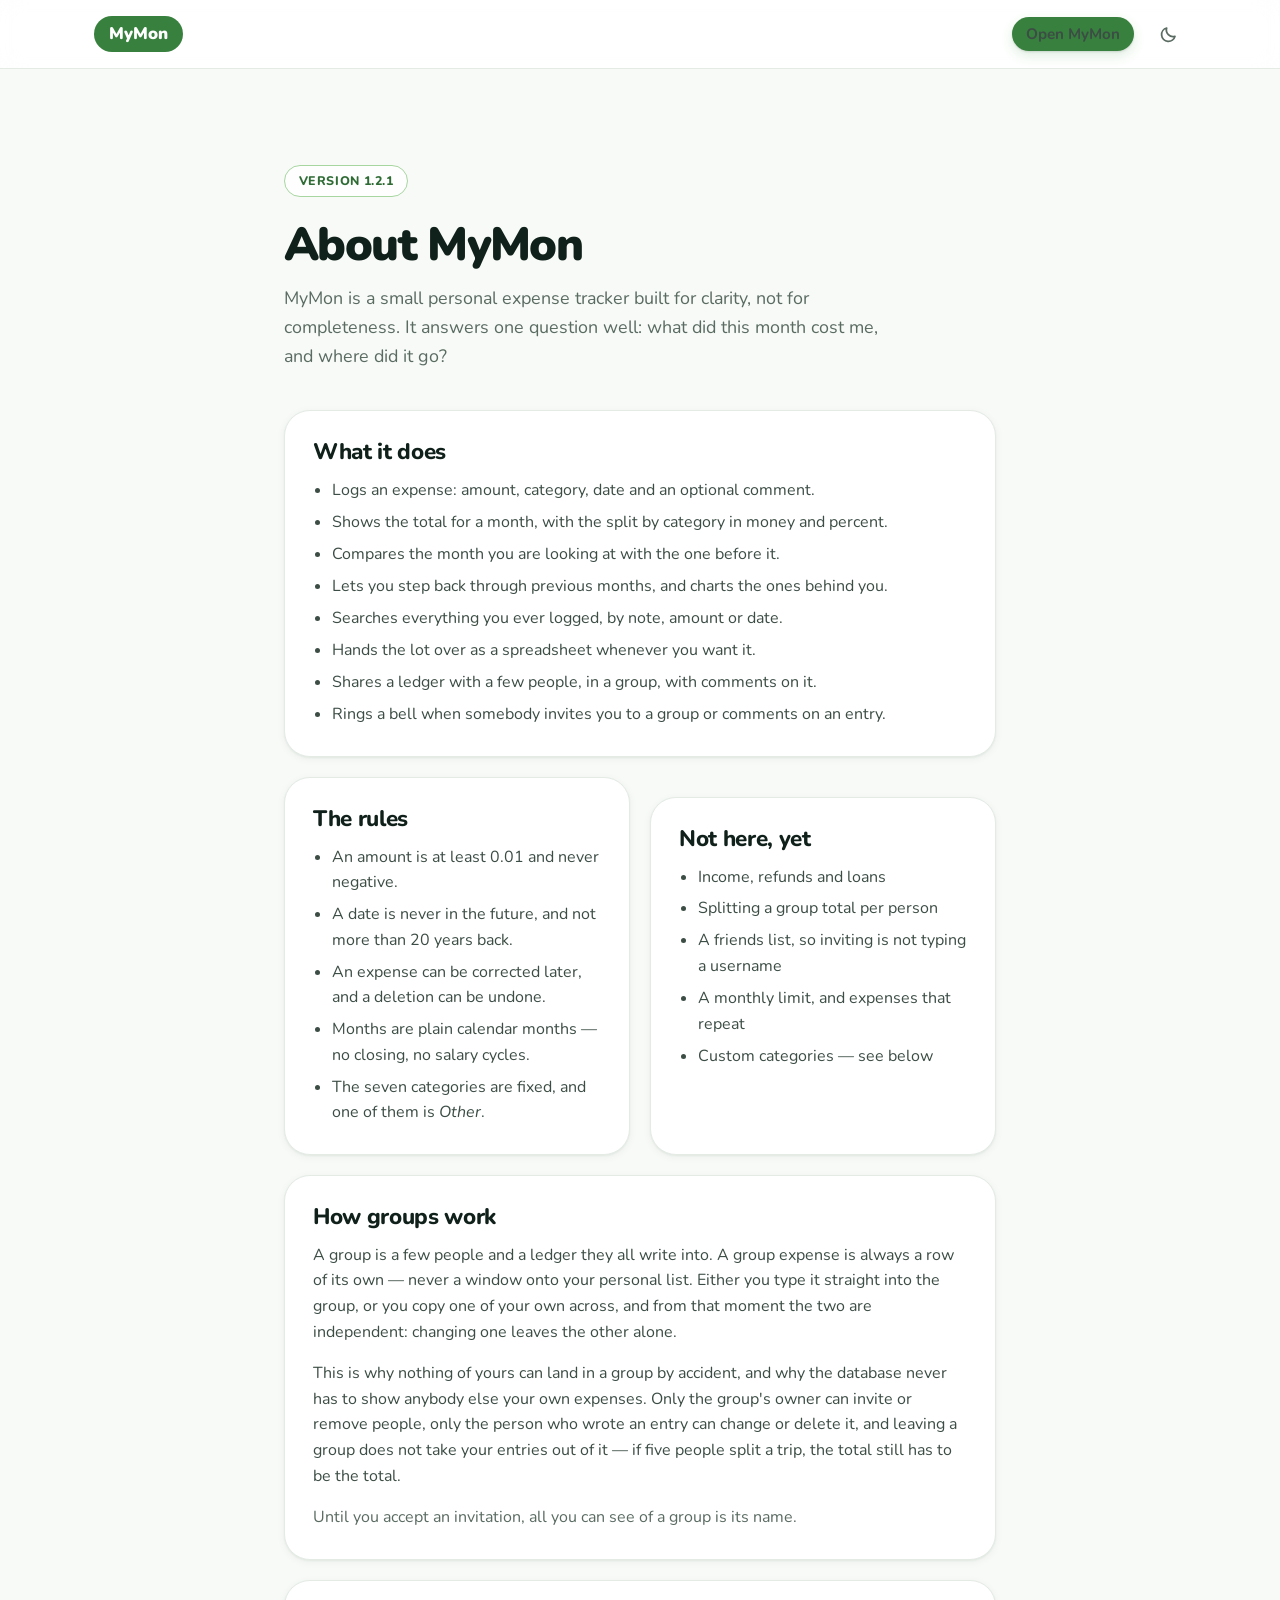
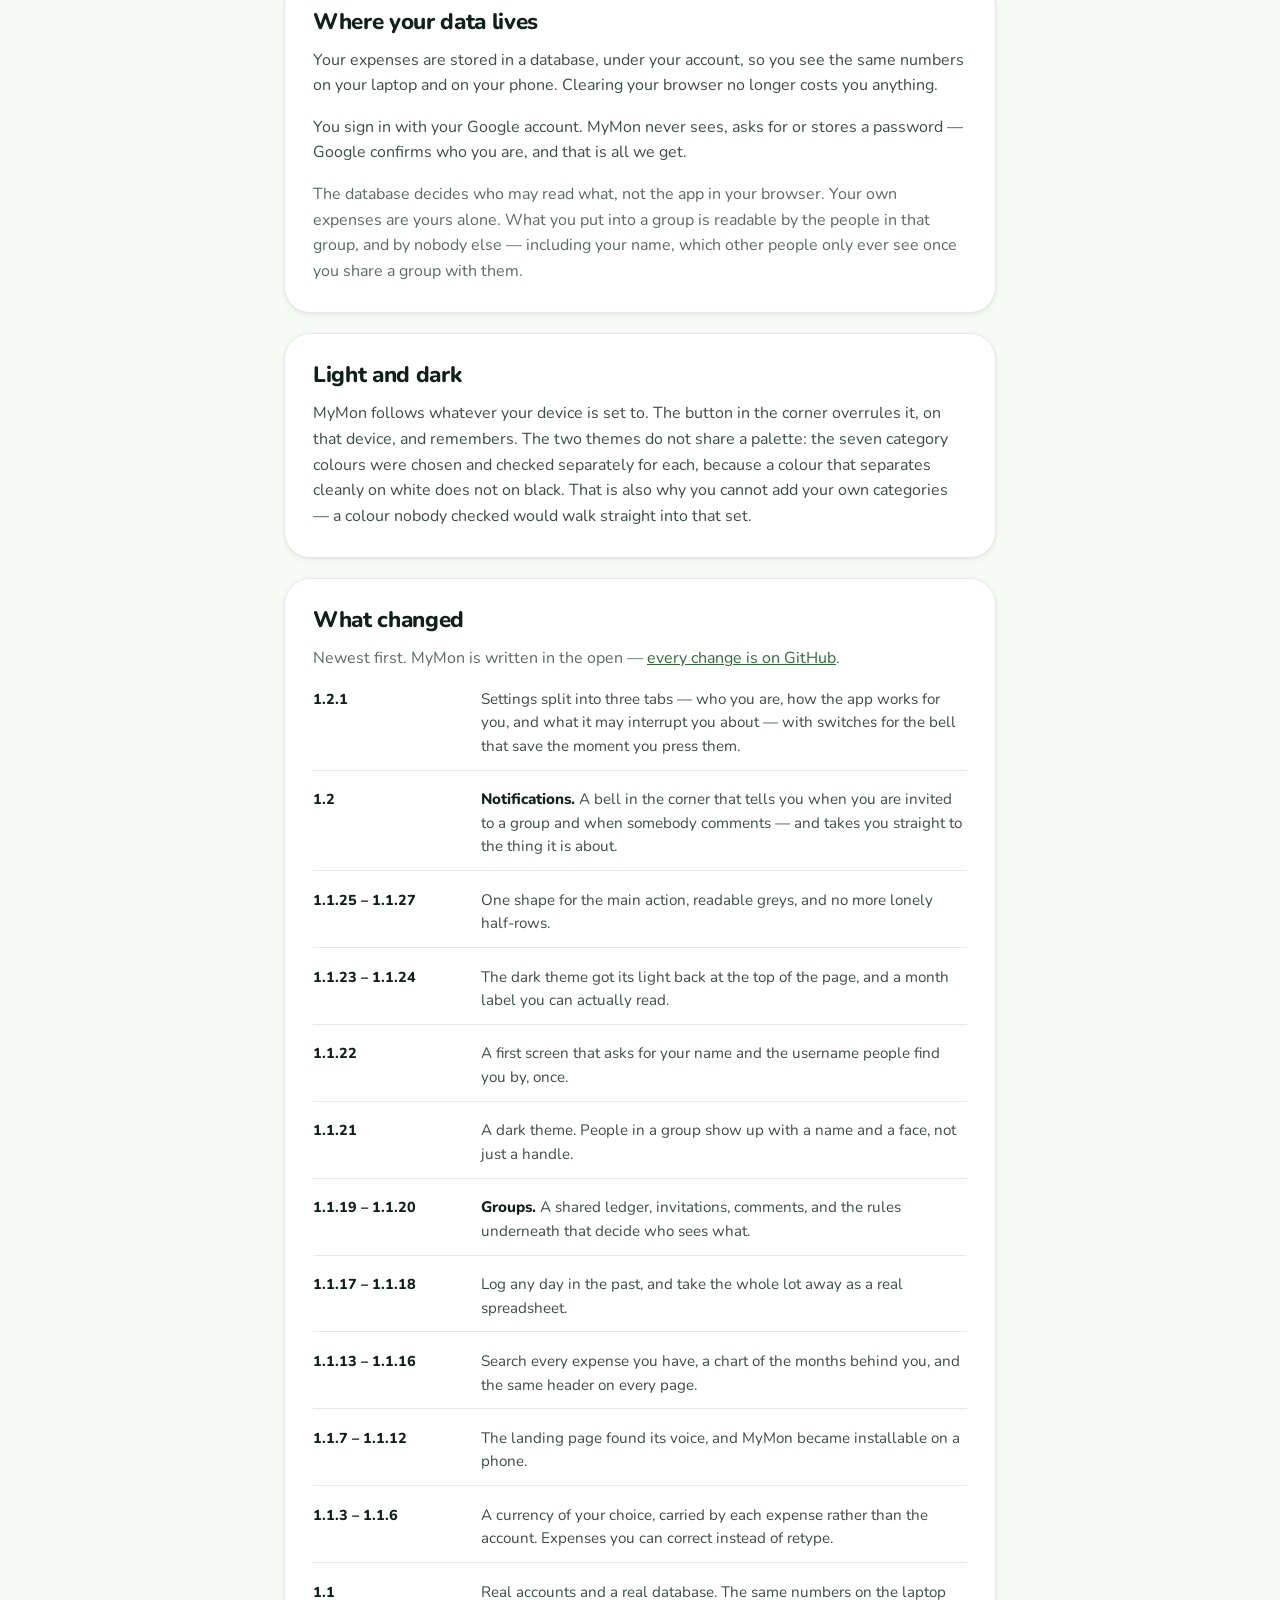
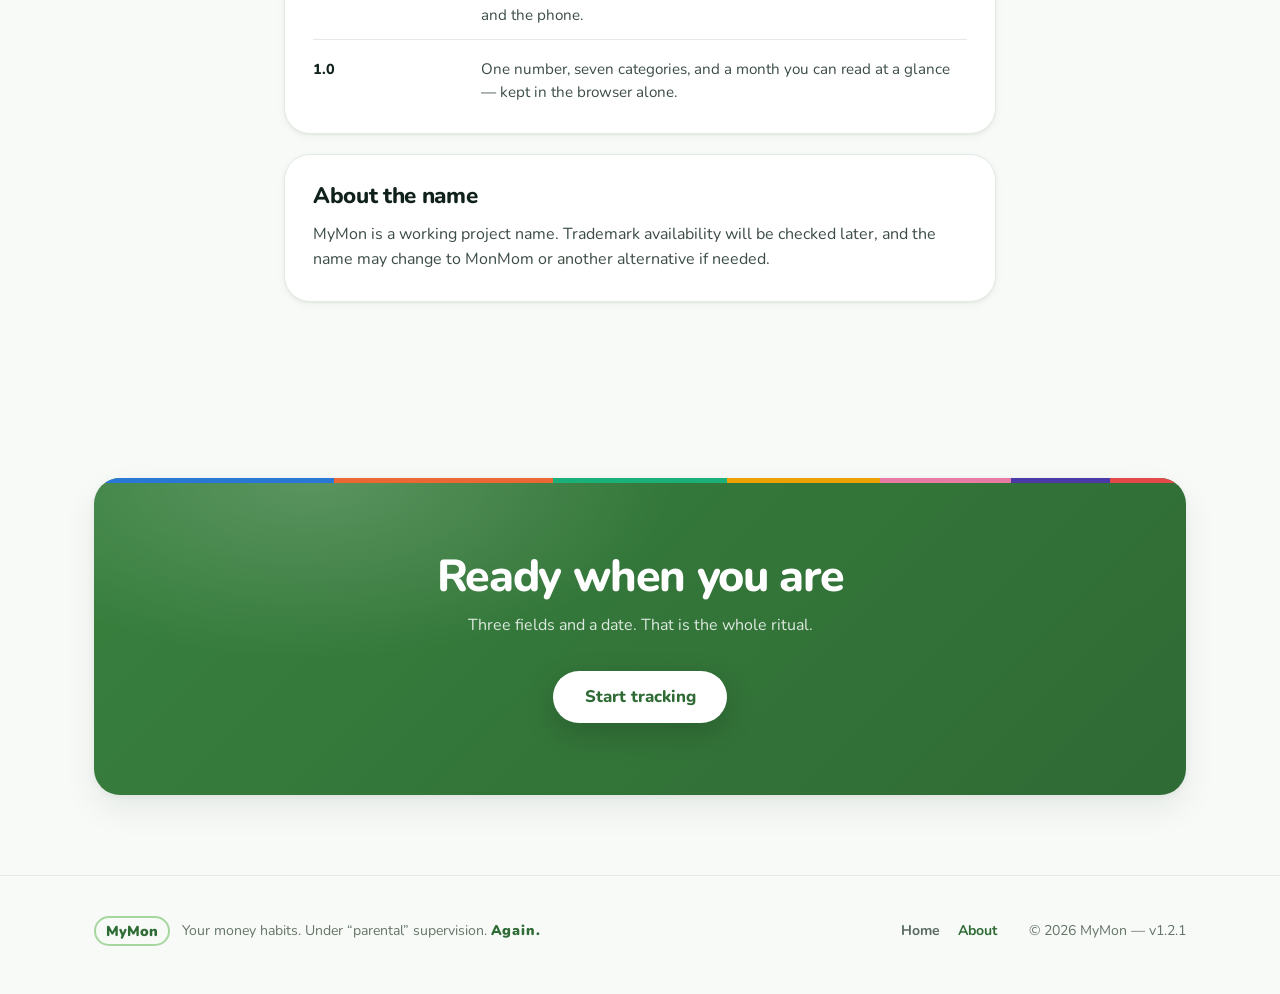
==== commit 3ef062e2: "v1.2.1: Settings in three tabs, and switches for the bell Five cards in one column became three tabs" ====
--- a/about.html
+++ b/about.html
@@ -111,7 +111,7 @@
   <main>
     <section class="section">
       <div class="container container--narrow prose">
-        <p class="eyebrow">Version 1.2.0</p>
+        <p class="eyebrow">Version 1.2.1</p>
         <h1>About MyMon</h1>
         <p class="hero__lede">
           MyMon is a small personal expense tracker built for clarity, not for completeness.
@@ -214,6 +214,9 @@
             <a href="https://github.com/yupmurphy/MyMon">every change is on GitHub</a>.
           </p>
           <ol class="changelog">
+            <li><b>1.2.1</b> <span>Settings split into three tabs &mdash; who you are, how the
+              app works for you, and what it may interrupt you about &mdash; with switches for
+              the bell that save the moment you press them.</span></li>
             <li><b>1.2</b> <span><b>Notifications.</b> A bell in the corner that tells you
               when you are invited to a group and when somebody comments &mdash; and takes you
               straight to the thing it is about.</span></li>
@@ -272,7 +275,7 @@
         <a href="index.html?stay=1" data-page="home">Home</a>
         <a href="about.html" data-page="about">About</a>
       </nav>
-      <p class="site-footer__meta">&copy; <span data-year>2026</span> MyMon &mdash; v1.2.0</p>
+      <p class="site-footer__meta">&copy; <span data-year>2026</span> MyMon &mdash; v1.2.1</p>
     </div>
   </footer>
 
--- a/style.css
+++ b/style.css
@@ -1310,10 +1310,113 @@
   overflow-wrap: anywhere;
 }
 
+/* Settings is three tabs of cards now rather than five cards in a column.
+   The gap between them belongs here, not as an inline style on each card. */
+.settings-stack > * + * { margin-top: 1.25rem; }
+
+/* The tab row needs air under the heading it follows. */
+.tabs--settings { margin-top: 1.75rem; }
+
+/* ---------- a switch ------------------------------------------------------
+
+   One setting you turn on or off. There is no Save button on this kind of
+   row — the switch *is* the answer, so pressing it is what saves it. Which
+   is also why the explanation sits under the name rather than after a
+   button: with nothing to press afterwards, there is nothing for it to be
+   stranded behind. */
+.switch-row {
+  display: grid;
+  grid-template-columns: minmax(0, 1fr) auto;
+  align-items: start;
+  gap: 1rem;
+  padding: 1.05rem 0;
+  border-bottom: 1px solid var(--line);
+}
+.switch-row:last-of-type { border-bottom: 0; padding-bottom: .25rem; }
+.switch-row:first-of-type { padding-top: .35rem; }
+
+.switch-row__name {
+  margin: 0;
+  font-weight: 800;
+  font-size: 1rem;
+  color: var(--ink-900);
+}
+
+.switch-row__why {
+  margin: .3rem 0 0;
+  font-size: .9rem;
+  line-height: 1.5;
+  color: var(--ink-500);
+}
+
+/* The real checkbox is still there, merely not drawn — that is what keeps
+   the keyboard, the label and a screen reader all working. */
+.switch {
+  position: relative;
+  display: inline-block;
+  flex: none;
+  margin-top: .15rem;
+}
+
+.switch input {
+  position: absolute;
+  inset: 0;
+  width: 100%; height: 100%;
+  margin: 0;
+  opacity: 0;
+  cursor: pointer;
+}
+
+.switch__track {
+  position: relative;
+  display: block;
+  width: 46px; height: 28px;
+  border-radius: var(--r-pill);
+  /* 3.48:1 on white, 3.35:1 on the dark card — a control, not prose, so
+     three is the bar it has to clear. */
+  background: var(--ink-300);
+  transition: background .18s ease;
+}
+
+.switch__track::after {
+  content: '';
+  position: absolute;
+  top: 3px; left: 3px;
+  width: 22px; height: 22px;
+  border-radius: 50%;
+  background: #fff;
+  box-shadow: 0 1px 3px rgba(0, 0, 0, .28);
+  transition: transform .18s ease;
+}
+
+.switch input:checked + .switch__track { background: var(--brand-600); }
+.switch input:checked + .switch__track::after { transform: translateX(18px); }
+.switch input:focus-visible + .switch__track { box-shadow: var(--ring); }
+.switch input:disabled { cursor: default; }
+.switch input:disabled + .switch__track { opacity: .5; }
+
+/* Nothing should slide while the page is still deciding what is on. */
+.booting .switch__track,
+.booting .switch__track::after { transition: none; }
+
 /* The chip turns into the way into this page. */
 
 @media (max-width: 680px) {
   .settings-pair { grid-template-columns: 1fr; gap: 0; }
+}
+
+/* A label and its value side by side need room for both. An email does not
+   get it on a phone: the label wraps to "Google / account" and the address
+   breaks mid-word with its tail stranded against the right edge. Narrower
+   than this the pair stacks, and the value reads left to right like
+   everything above it. */
+@media (max-width: 520px) {
+  .settings-row {
+    flex-direction: column;
+    align-items: stretch;
+    gap: .15rem;
+  }
+  .settings-row__value { text-align: left; }
 }
 
 /* prose pages (about) */
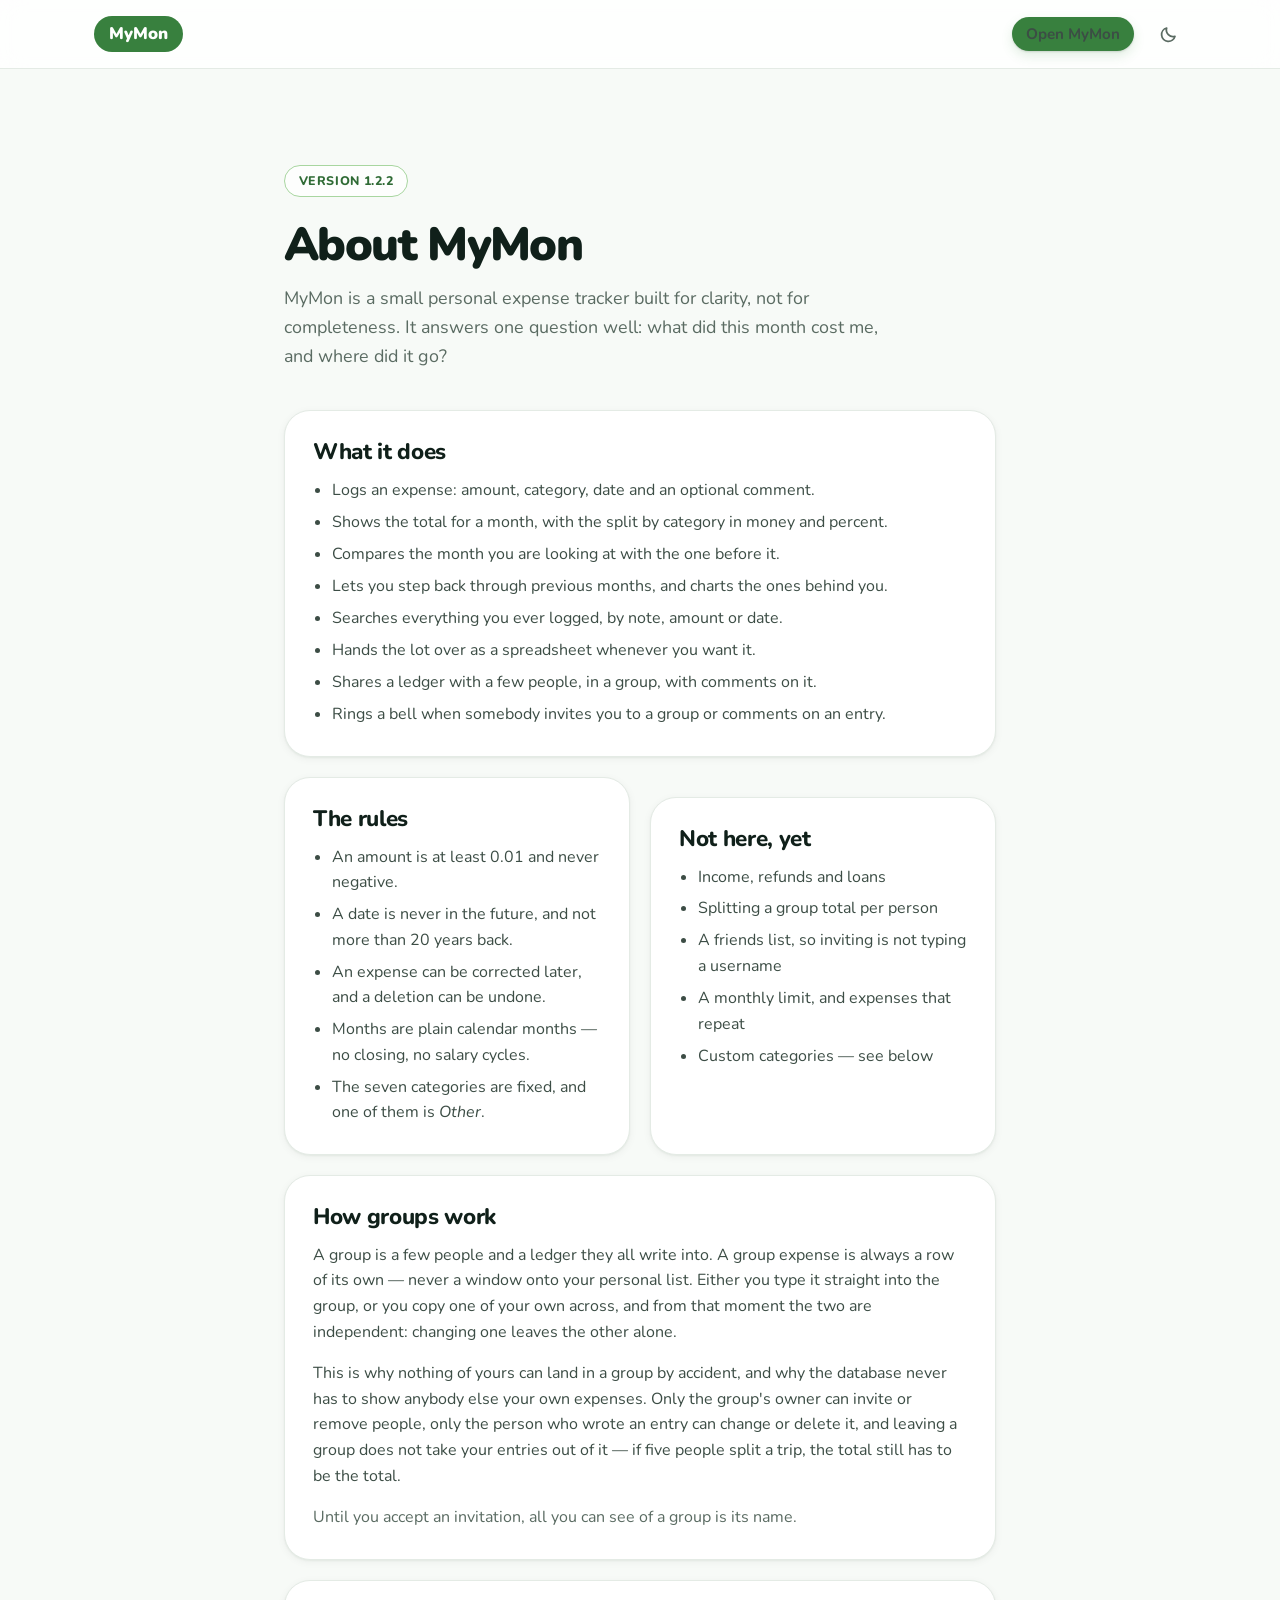
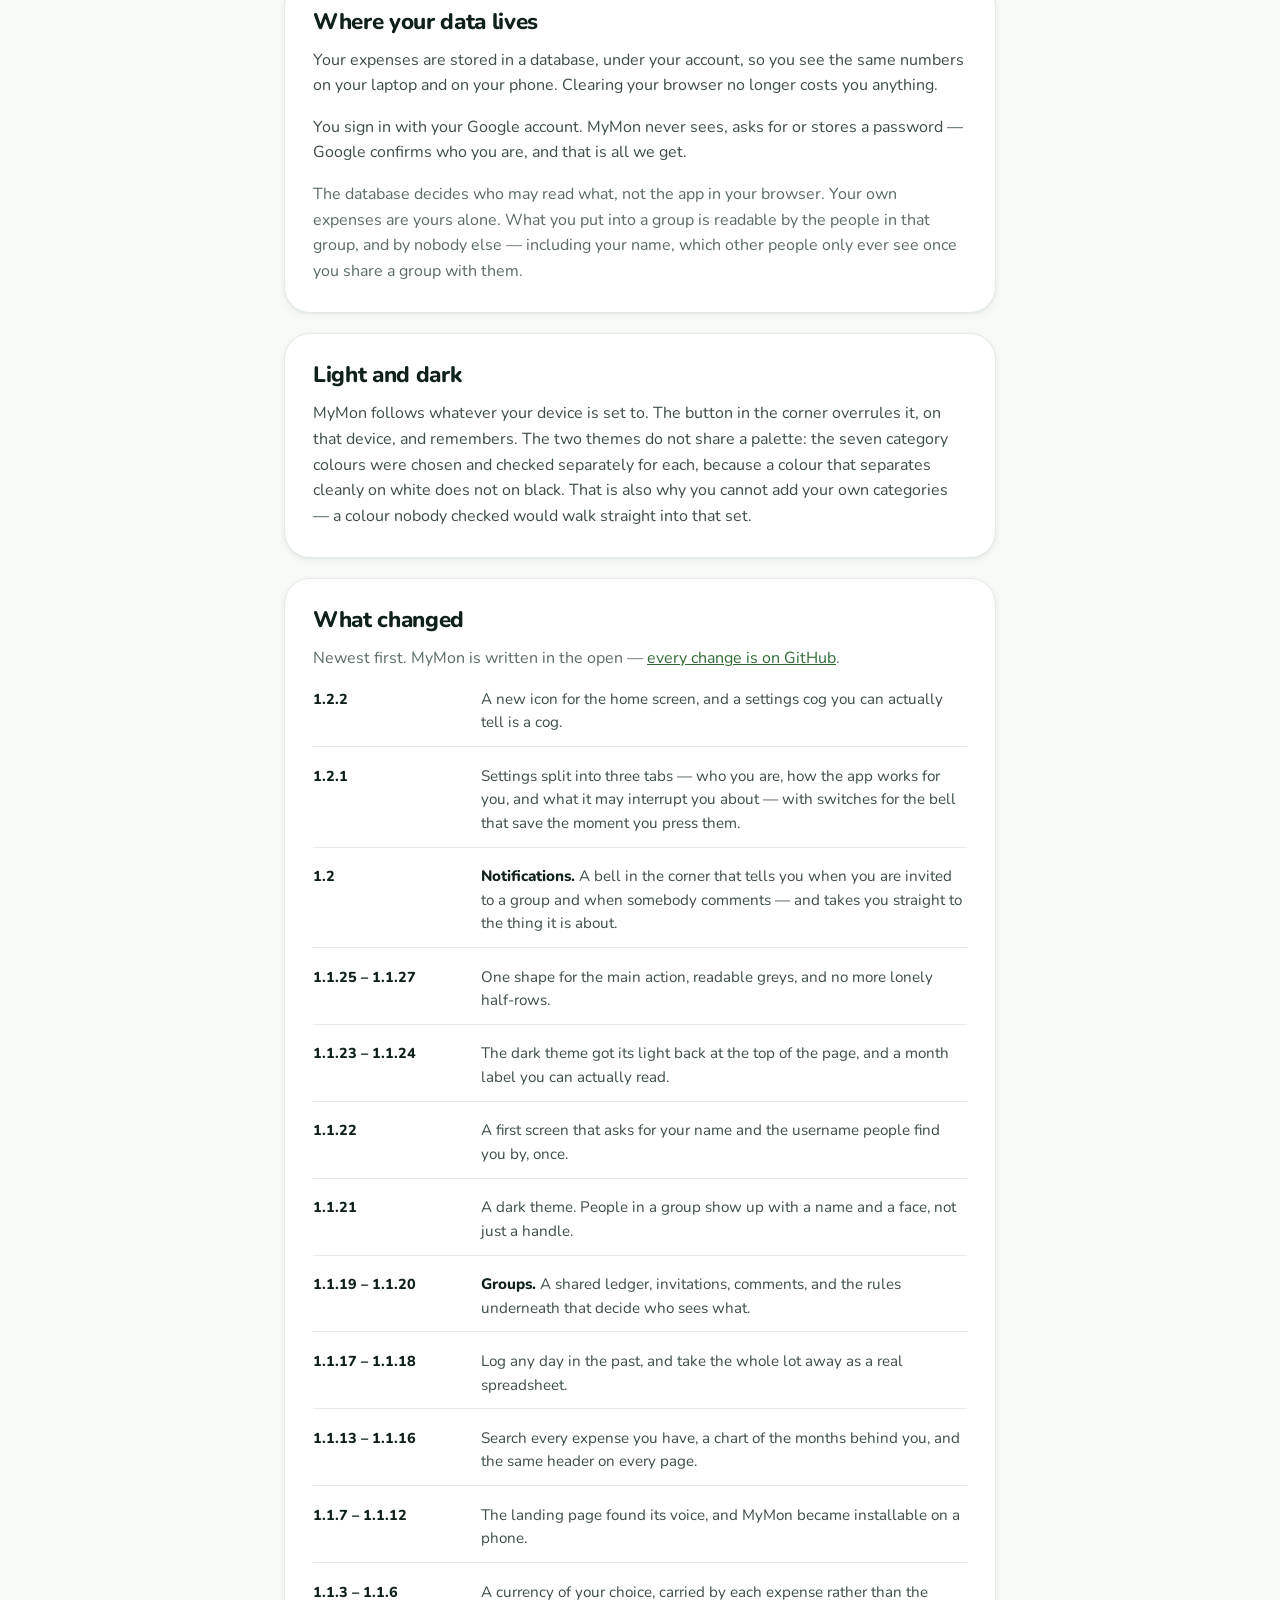
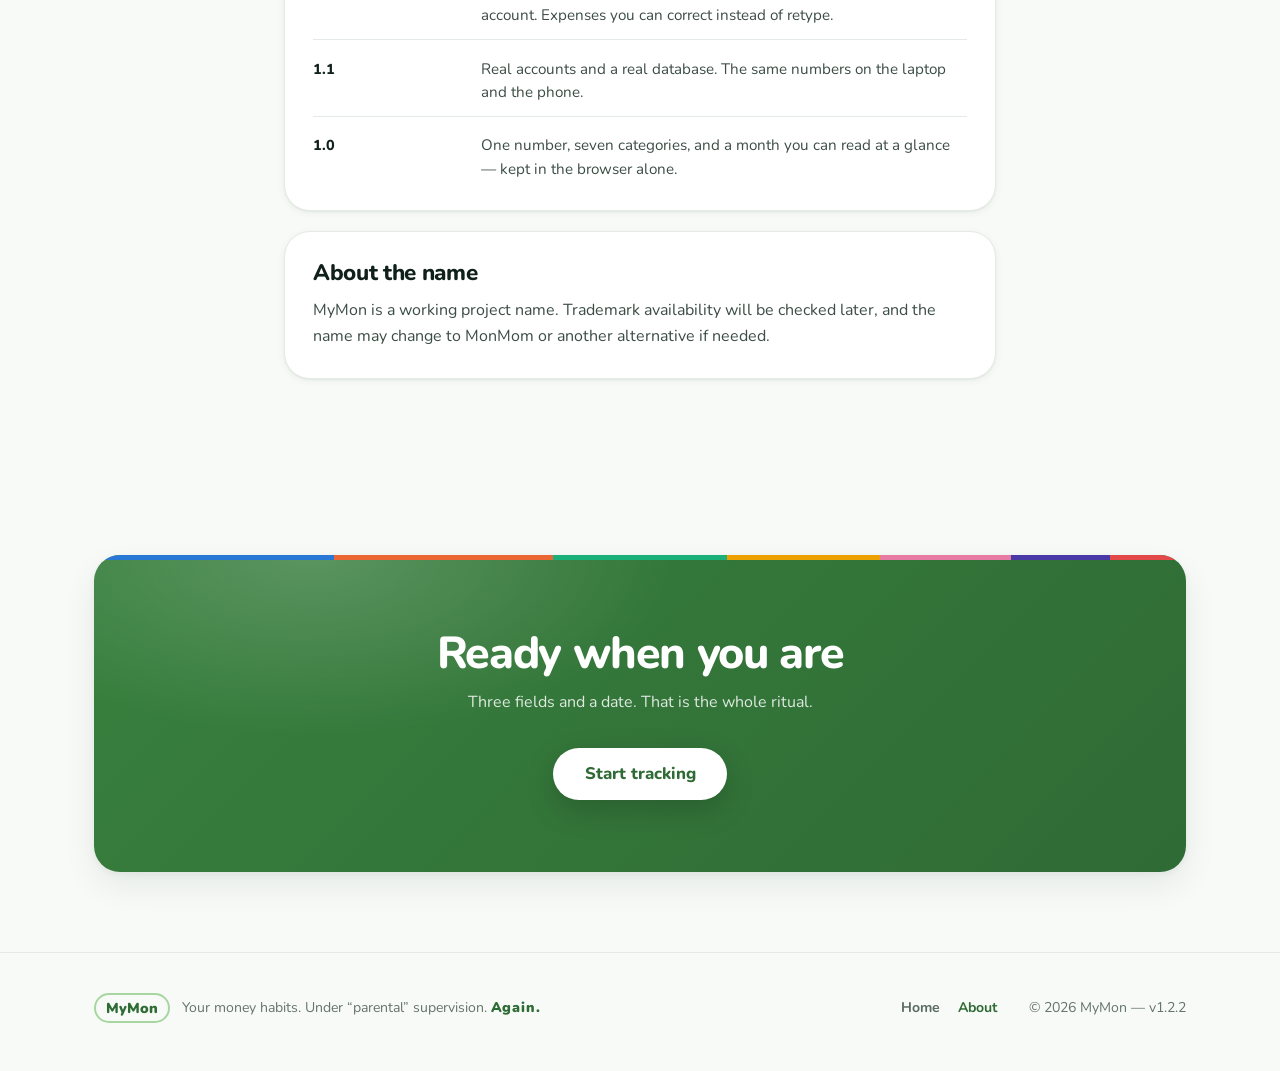
==== commit 8142cb55: "v1.2.2: a new app icon, and a cog that looks like one The icon. Same idea as before — a rounded gree" ====
--- a/about.html
+++ b/about.html
@@ -83,10 +83,14 @@
              two, "Settings" is the one a cog says just as well. -->
         <a class="hdr-btn" href="settings.html" data-page="settings" data-when="signed-in"
            aria-label="Settings" title="Settings">
-          <svg viewBox="0 0 24 24" fill="none" stroke="currentColor" stroke-width="2.1"
+          <!-- A real cog, drawn as geometry: six teeth at an outer radius of 9.7
+               and a root of 6.8. The one before it had eight small lobes that
+               turned to a smudge at the 19px this button actually renders at,
+               and it read as a size smaller than the bell beside it. -->
+          <svg viewBox="0 0 24 24" fill="none" stroke="currentColor" stroke-width="2.2"
                stroke-linecap="round" stroke-linejoin="round" aria-hidden="true">
-            <path d="M10.4 3.4a1.5 1.5 0 0 1 1.5-1.3h.2a1.5 1.5 0 0 1 1.5 1.3l.13 1a7.4 7.4 0 0 1 1.63.94l.94-.4a1.5 1.5 0 0 1 1.85.63l.1.17a1.5 1.5 0 0 1-.35 1.92l-.8.64a7.4 7.4 0 0 1 0 1.88l.8.64a1.5 1.5 0 0 1 .35 1.92l-.1.17a1.5 1.5 0 0 1-1.85.63l-.94-.4a7.4 7.4 0 0 1-1.63.94l-.13 1a1.5 1.5 0 0 1-1.5 1.3h-.2a1.5 1.5 0 0 1-1.5-1.3l-.13-1a7.4 7.4 0 0 1-1.63-.94l-.94.4a1.5 1.5 0 0 1-1.85-.63l-.1-.17a1.5 1.5 0 0 1 .35-1.92l.8-.64a7.4 7.4 0 0 1 0-1.88l-.8-.64a1.5 1.5 0 0 1-.35-1.92l.1-.17a1.5 1.5 0 0 1 1.85-.63l.94.4a7.4 7.4 0 0 1 1.63-.94z" />
-            <circle cx="12" cy="12" r="2.7" />
+            <path d="M9.45 5.7 9.65 2.59h4.7l.2 3.11 1.64.94 2.79-1.38 2.34 4.07-2.59 1.72v1.9l2.59 1.72-2.34 4.07-2.79-1.38-1.64.94-.2 3.11h-4.7l-.2-3.11-1.64-.94-2.79 1.38-2.34-4.07 2.59-1.72v-1.9L2.68 9.33l2.34-4.07 2.79 1.38z" />
+            <circle cx="12" cy="12" r="2.9" />
           </svg>
         </a>
 
@@ -111,7 +115,7 @@
   <main>
     <section class="section">
       <div class="container container--narrow prose">
-        <p class="eyebrow">Version 1.2.1</p>
+        <p class="eyebrow">Version 1.2.2</p>
         <h1>About MyMon</h1>
         <p class="hero__lede">
           MyMon is a small personal expense tracker built for clarity, not for completeness.
@@ -214,6 +218,8 @@
             <a href="https://github.com/yupmurphy/MyMon">every change is on GitHub</a>.
           </p>
           <ol class="changelog">
+            <li><b>1.2.2</b> <span>A new icon for the home screen, and a settings cog you
+              can actually tell is a cog.</span></li>
             <li><b>1.2.1</b> <span>Settings split into three tabs &mdash; who you are, how the
               app works for you, and what it may interrupt you about &mdash; with switches for
               the bell that save the moment you press them.</span></li>
@@ -275,7 +281,7 @@
         <a href="index.html?stay=1" data-page="home">Home</a>
         <a href="about.html" data-page="about">About</a>
       </nav>
-      <p class="site-footer__meta">&copy; <span data-year>2026</span> MyMon &mdash; v1.2.1</p>
+      <p class="site-footer__meta">&copy; <span data-year>2026</span> MyMon &mdash; v1.2.2</p>
     </div>
   </footer>
 
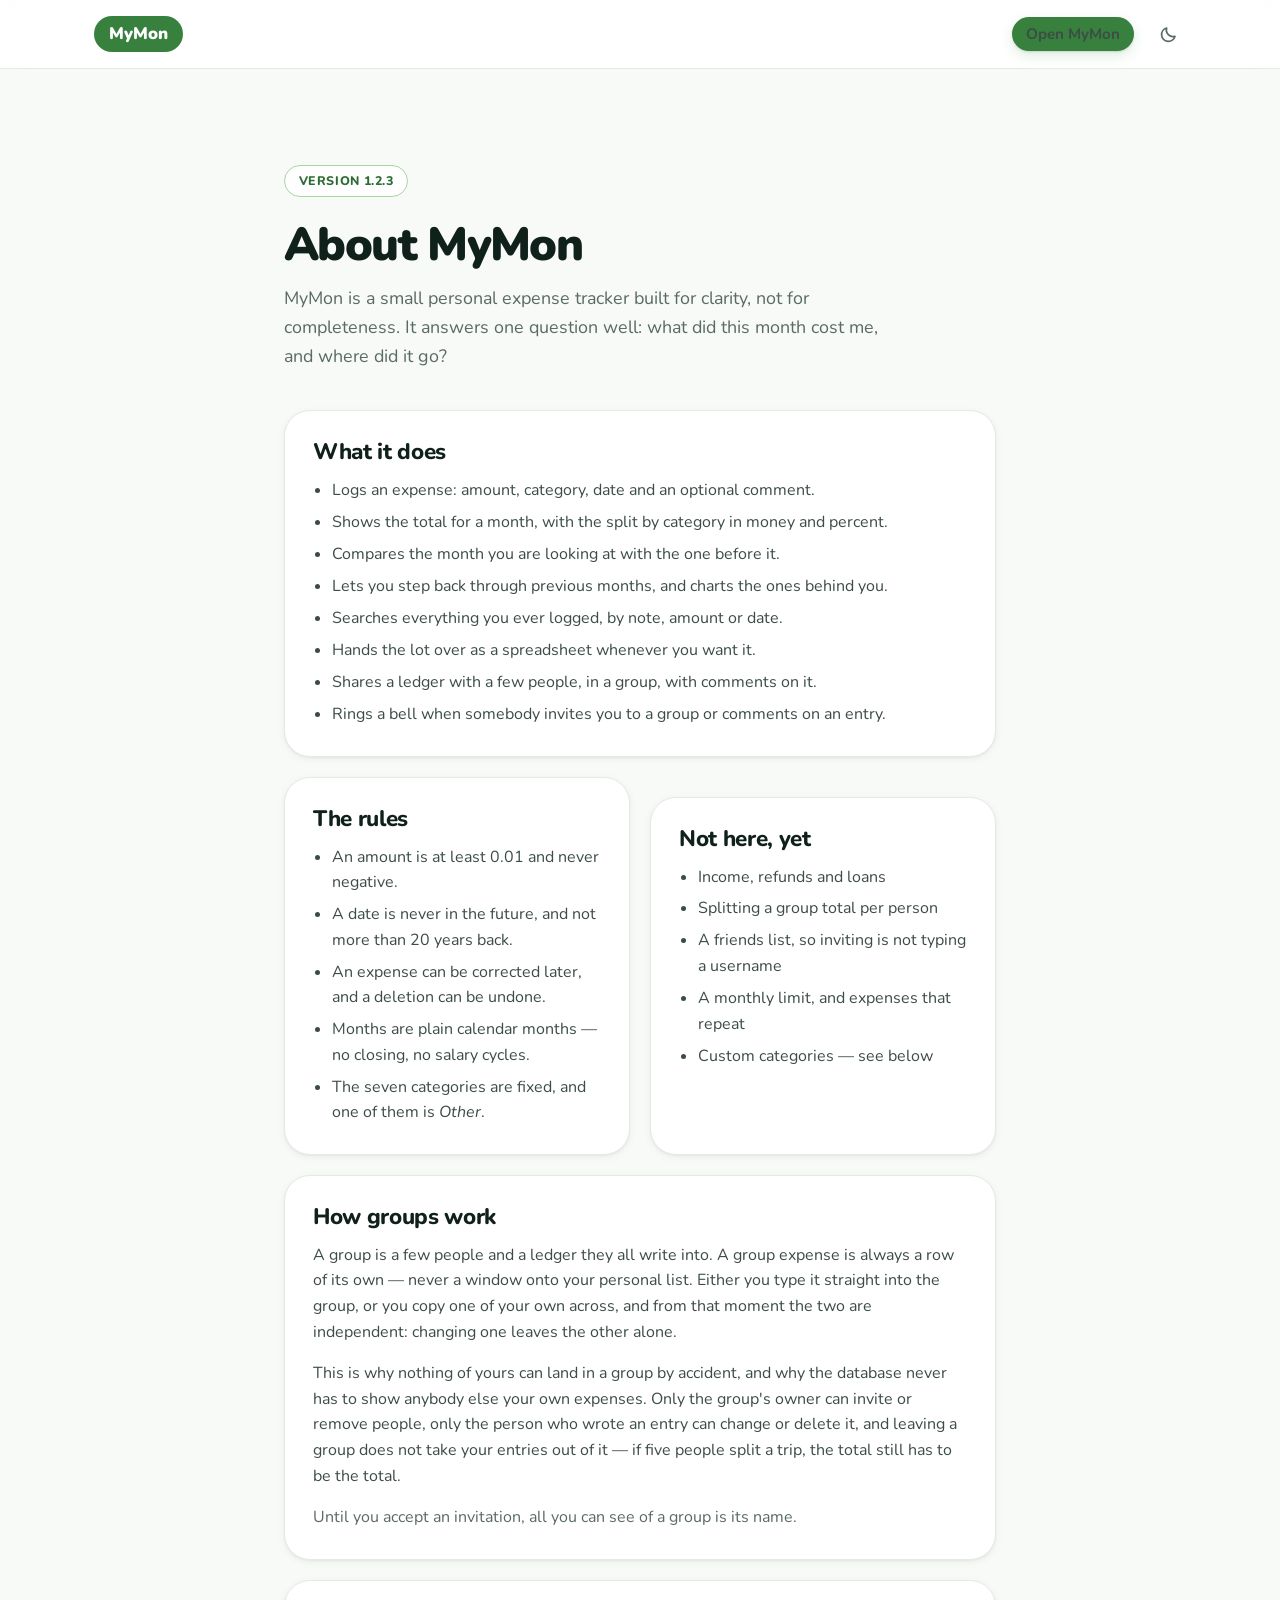
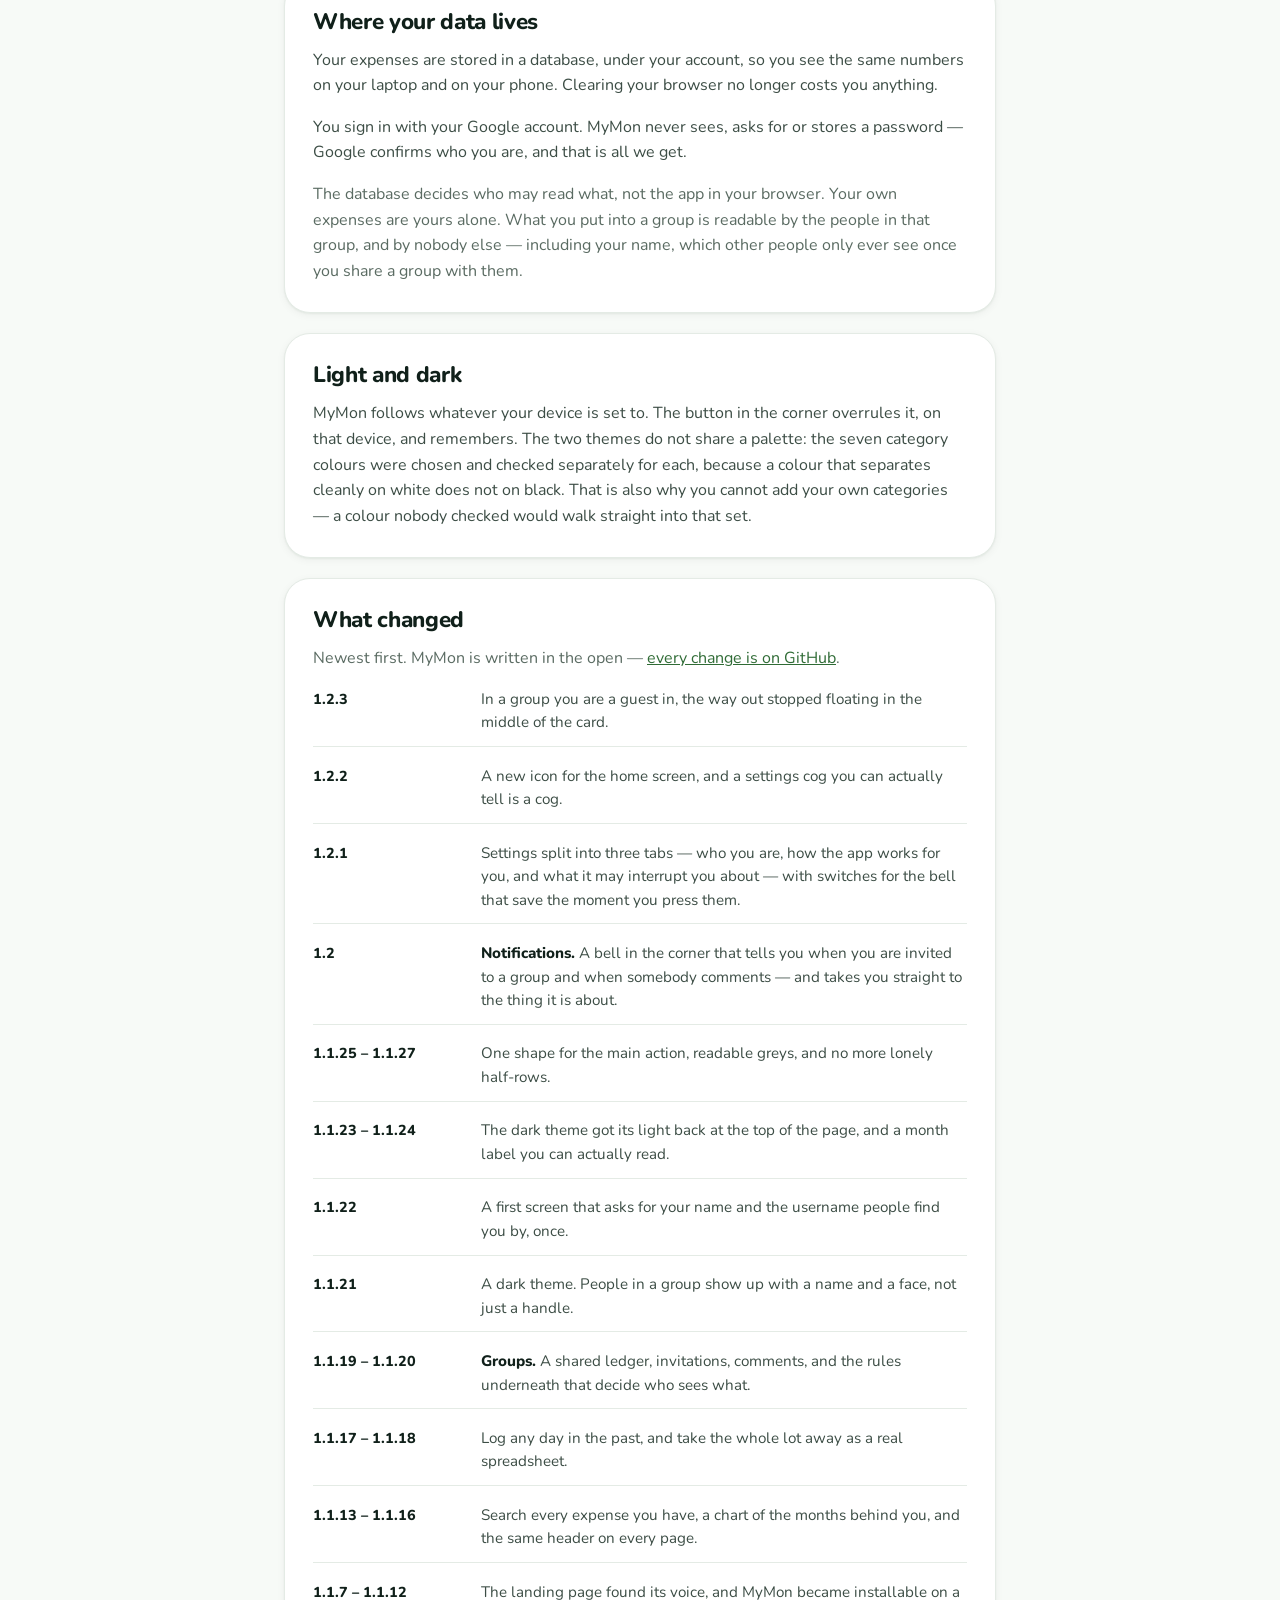
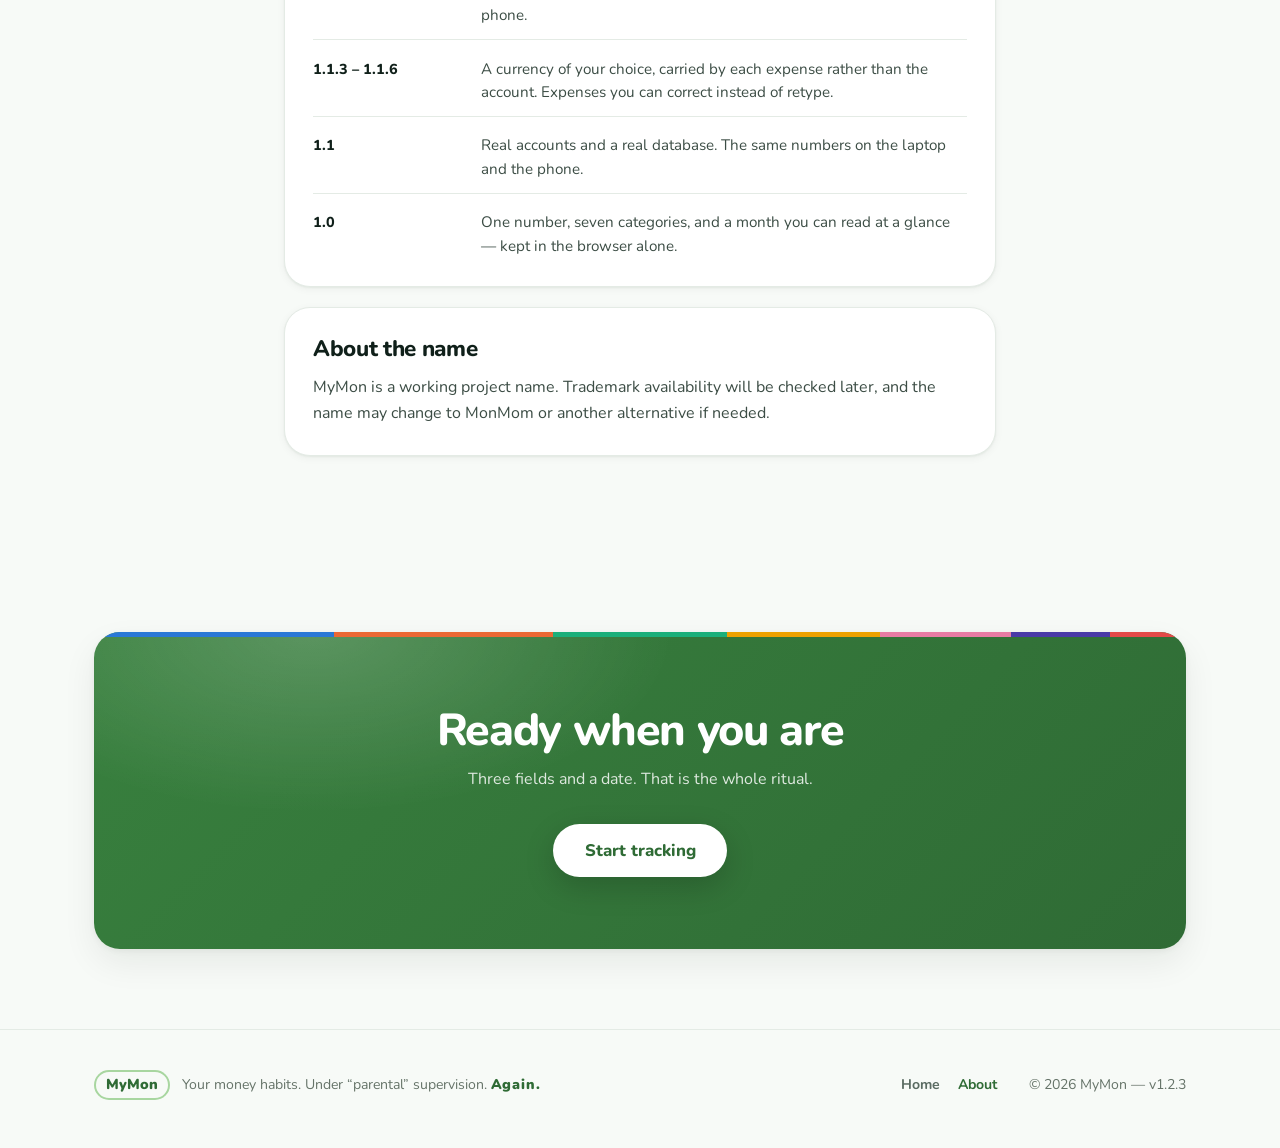
==== commit dd1f6069: "v1.2.3: the way out of a group stops floating In a group you did not create, the header carries one " ====
--- a/about.html
+++ b/about.html
@@ -115,7 +115,7 @@
   <main>
     <section class="section">
       <div class="container container--narrow prose">
-        <p class="eyebrow">Version 1.2.2</p>
+        <p class="eyebrow">Version 1.2.3</p>
         <h1>About MyMon</h1>
         <p class="hero__lede">
           MyMon is a small personal expense tracker built for clarity, not for completeness.
@@ -218,6 +218,7 @@
             <a href="https://github.com/yupmurphy/MyMon">every change is on GitHub</a>.
           </p>
           <ol class="changelog">
+            <li><b>1.2.3</b> <span>In a group you are a guest in, the way out stopped floating in the middle of the card.</span></li>
             <li><b>1.2.2</b> <span>A new icon for the home screen, and a settings cog you
               can actually tell is a cog.</span></li>
             <li><b>1.2.1</b> <span>Settings split into three tabs &mdash; who you are, how the
@@ -281,7 +282,7 @@
         <a href="index.html?stay=1" data-page="home">Home</a>
         <a href="about.html" data-page="about">About</a>
       </nav>
-      <p class="site-footer__meta">&copy; <span data-year>2026</span> MyMon &mdash; v1.2.2</p>
+      <p class="site-footer__meta">&copy; <span data-year>2026</span> MyMon &mdash; v1.2.3</p>
     </div>
   </footer>
 
--- a/style.css
+++ b/style.css
@@ -2101,13 +2101,20 @@
 .group-head { margin-bottom: 1.5rem; }
 .group-head__row {
   display: flex;
-  align-items: flex-start;
-  justify-content: space-between;
+  align-items: baseline;
   gap: 1rem;
   flex-wrap: wrap;
 }
-.group-head__name { font-size: 1.3rem; margin: 0; }
-.group-head__tools { display: flex; gap: .4rem; flex: none; }
+
+/* The name takes whatever is left; min-width: 0 is what lets a long one wrap
+   instead of forcing the row wider than the card. */
+.group-head__name { font-size: 1.3rem; margin: 0; flex: 1 1 auto; min-width: 0; }
+
+/* margin-left rather than justify-content: space-between on the row. When the
+   name is long enough to take the whole line, space-between drops the tools to
+   the next line and then aligns them *left*, which is where "Leave" was ending
+   up. An auto margin keeps them at the end on their own line too. */
+.group-head__tools { display: flex; gap: .4rem; flex: none; margin-left: auto; }
 .group-head__sum {
   margin: .6rem 0 0;
   font-size: 1.9rem;
@@ -2747,7 +2754,6 @@
      heading above them. Nothing here shrinks text to fit — it stacks. */
   .tab { padding: .5rem .6rem .65rem; font-size: .92rem; }
 
-  .group-head__row { flex-direction: column; align-items: stretch; }
 
   /* The invitation stacks, but its two buttons keep their own width and sit
      at the end of the row. Half the card each made "Join" the largest green
@@ -2765,12 +2771,11 @@
   /* A grid rather than two flexible buttons: flex sizes them from their own
      padding, and a quiet button and a solid one do not carry the same, so the
      pair came out visibly lopsided. Two equal columns cannot. */
-  .group-head__tools {
-    display: grid;
-    grid-template-columns: 1fr 1fr;
-    gap: .5rem;
-  }
-  .group-head__tools .btn { justify-content: center; }
+  /* They stay beside the name on a phone too. Stacked under it they had
+     nothing to sit against, and the owner's two buttons were being split into
+     half-width cells — which left a member's single "Leave" filling the left
+     half and reading as floating in the middle of the card. */
+  .group-head__tools { gap: .5rem; }
 
   .group-card { padding: .95rem 1rem; }
   .group-card__sum { font-size: .95rem; }
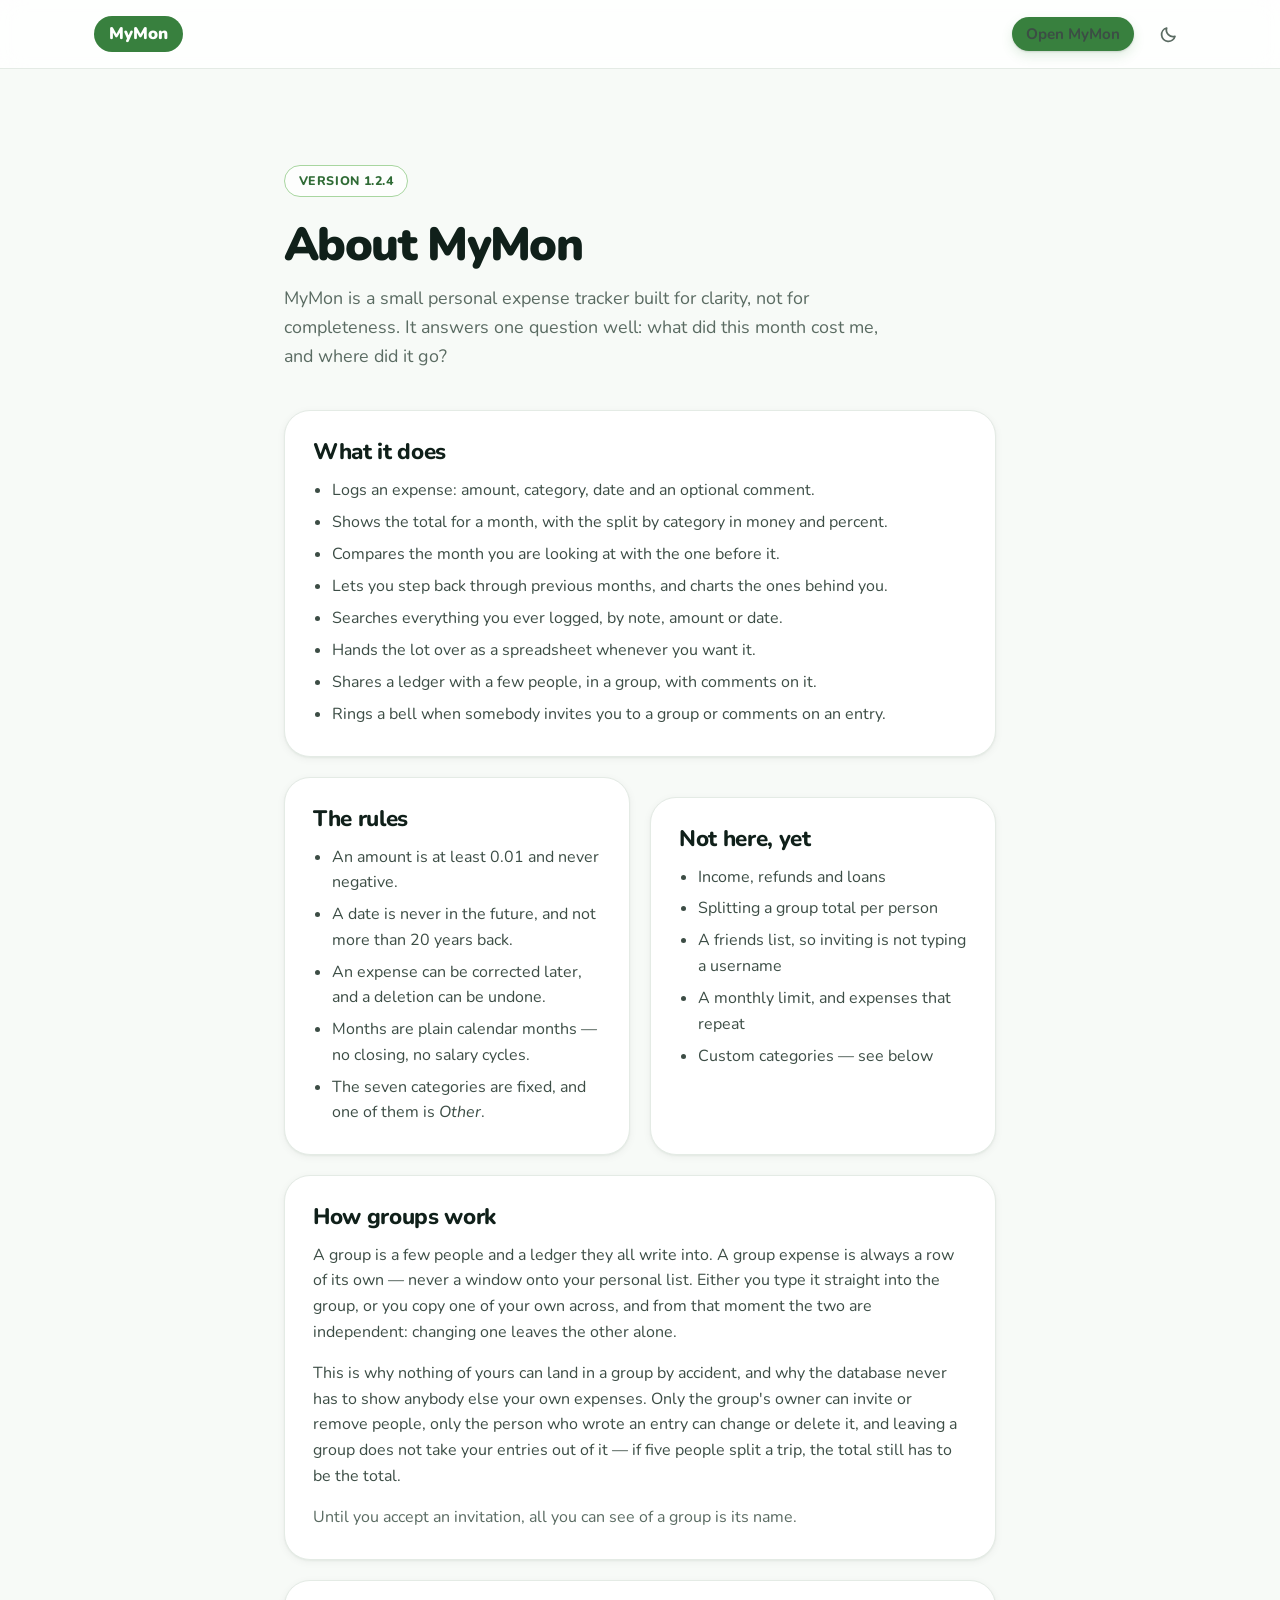
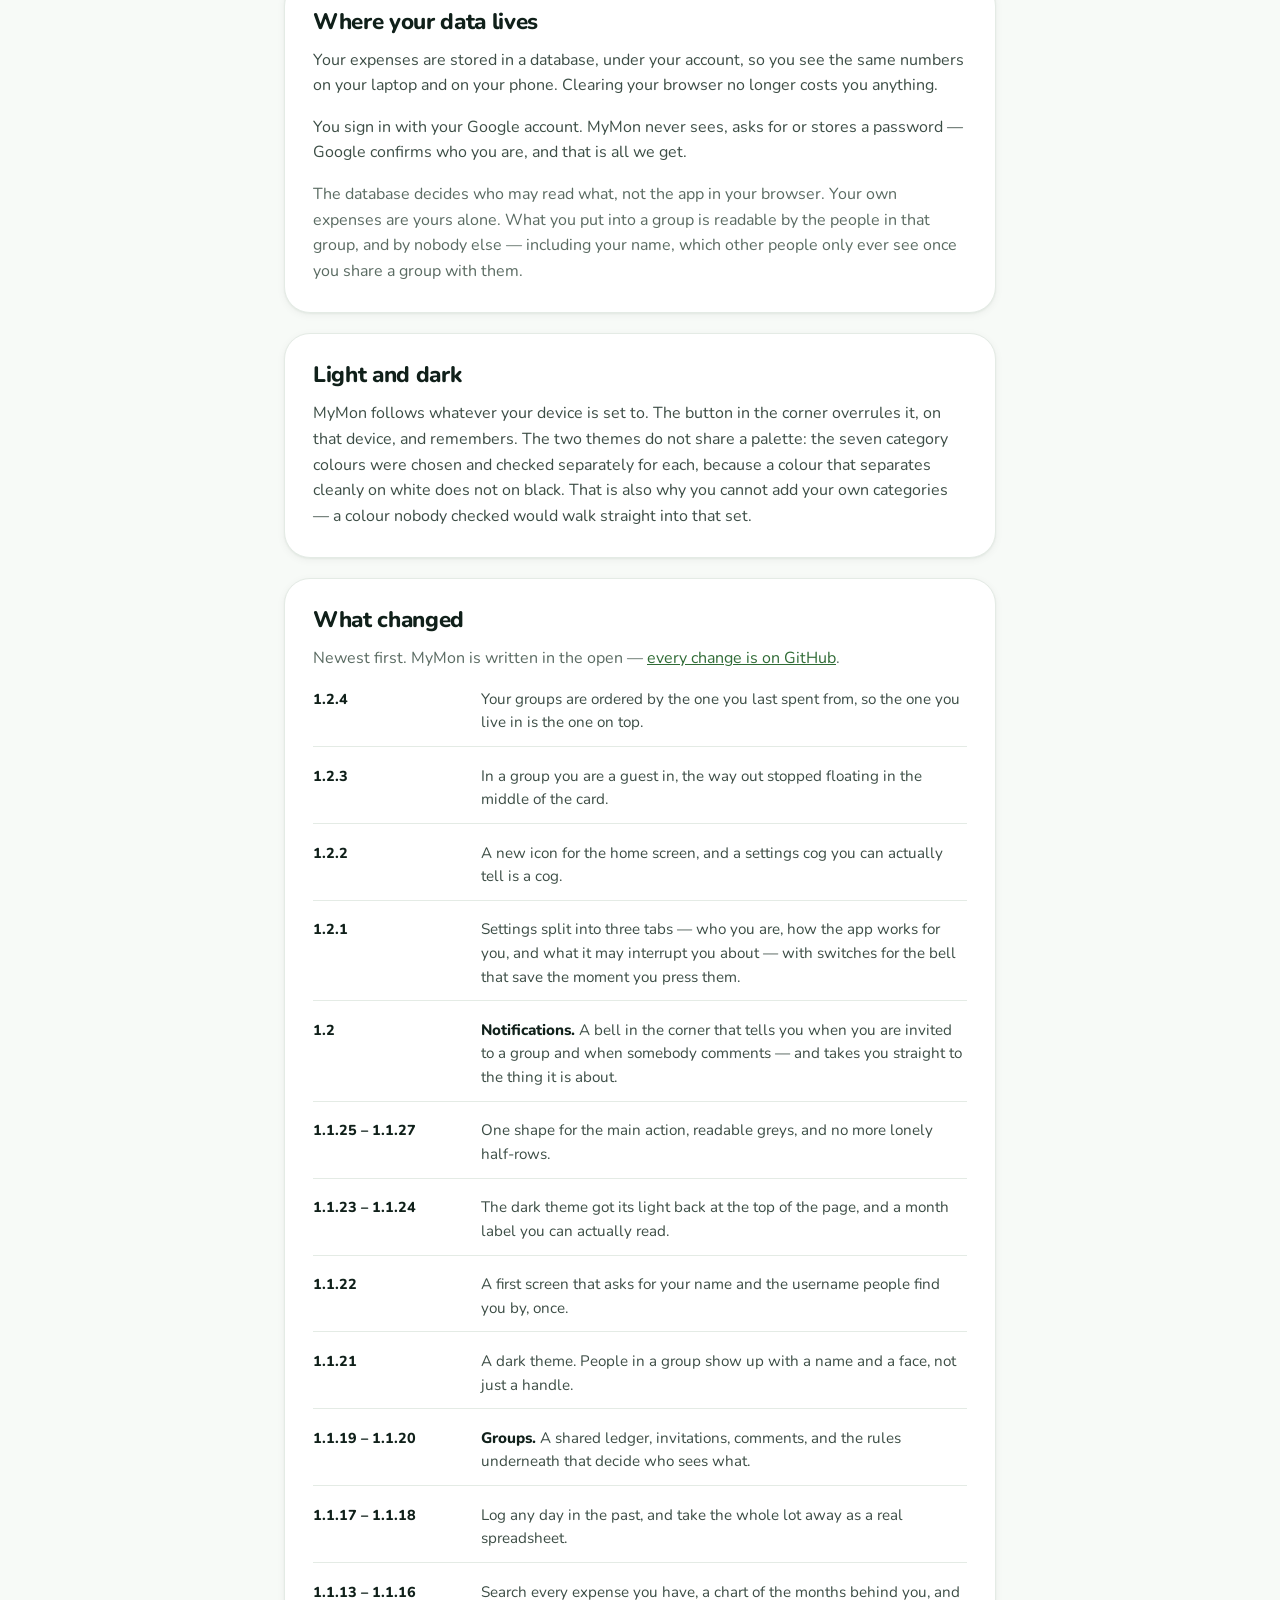
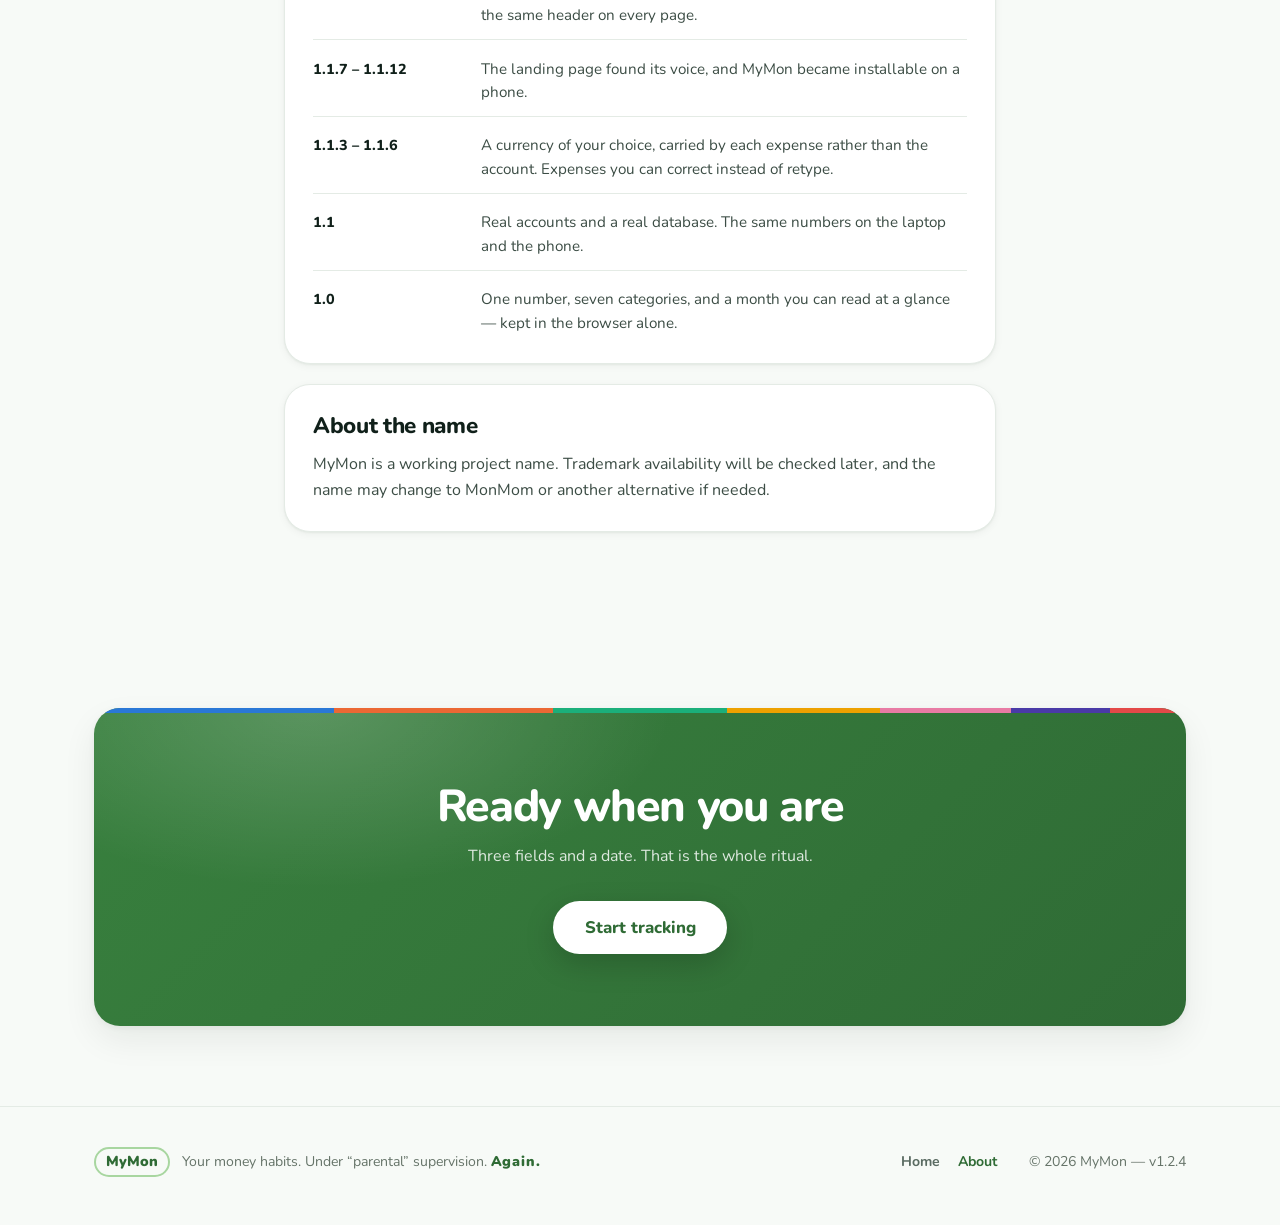
==== commit 7bc7ba60: "v1.2.4" ====
--- a/about.html
+++ b/about.html
@@ -115,7 +115,7 @@
   <main>
     <section class="section">
       <div class="container container--narrow prose">
-        <p class="eyebrow">Version 1.2.3</p>
+        <p class="eyebrow">Version 1.2.4</p>
         <h1>About MyMon</h1>
         <p class="hero__lede">
           MyMon is a small personal expense tracker built for clarity, not for completeness.
@@ -218,6 +218,7 @@
             <a href="https://github.com/yupmurphy/MyMon">every change is on GitHub</a>.
           </p>
           <ol class="changelog">
+            <li><b>1.2.4</b> <span>Your groups are ordered by the one you last spent from, so the one you live in is the one on top.</span></li>
             <li><b>1.2.3</b> <span>In a group you are a guest in, the way out stopped floating in the middle of the card.</span></li>
             <li><b>1.2.2</b> <span>A new icon for the home screen, and a settings cog you
               can actually tell is a cog.</span></li>
@@ -282,7 +283,7 @@
         <a href="index.html?stay=1" data-page="home">Home</a>
         <a href="about.html" data-page="about">About</a>
       </nav>
-      <p class="site-footer__meta">&copy; <span data-year>2026</span> MyMon &mdash; v1.2.3</p>
+      <p class="site-footer__meta">&copy; <span data-year>2026</span> MyMon &mdash; v1.2.4</p>
     </div>
   </footer>
 
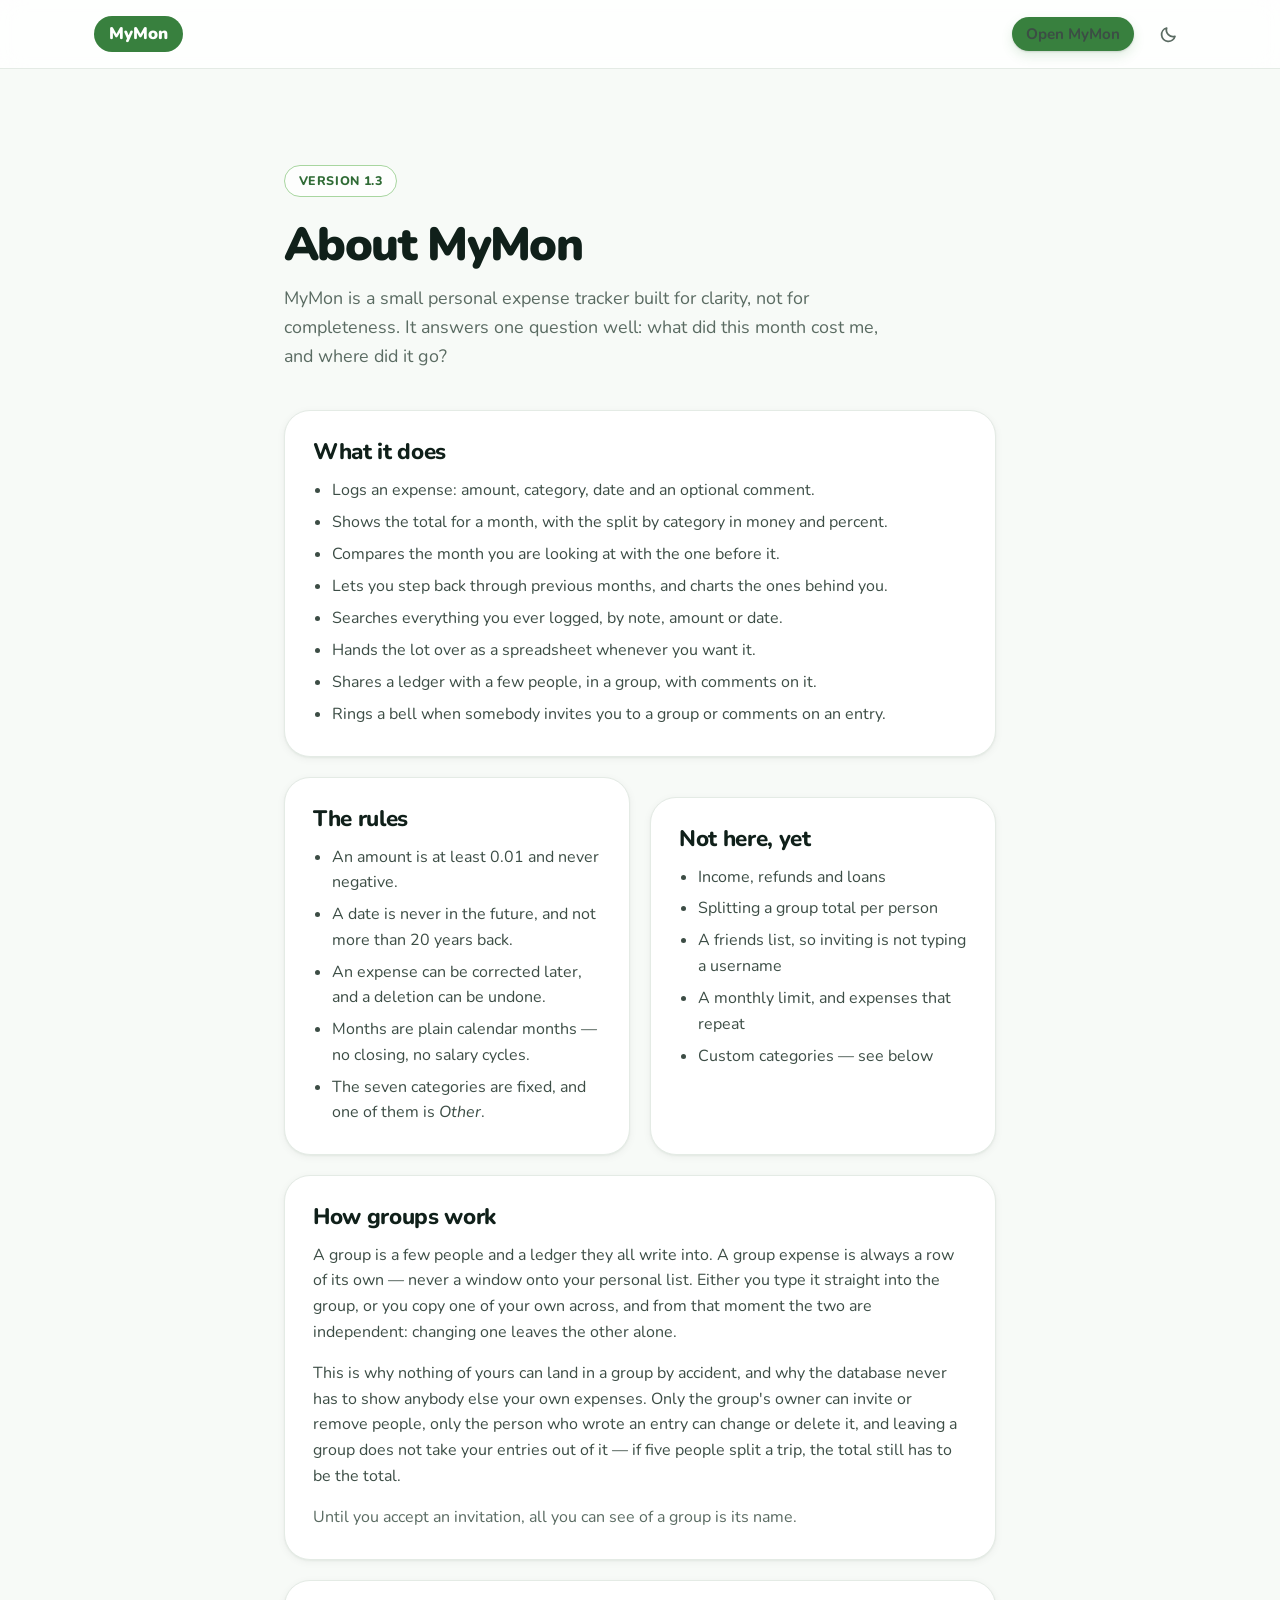
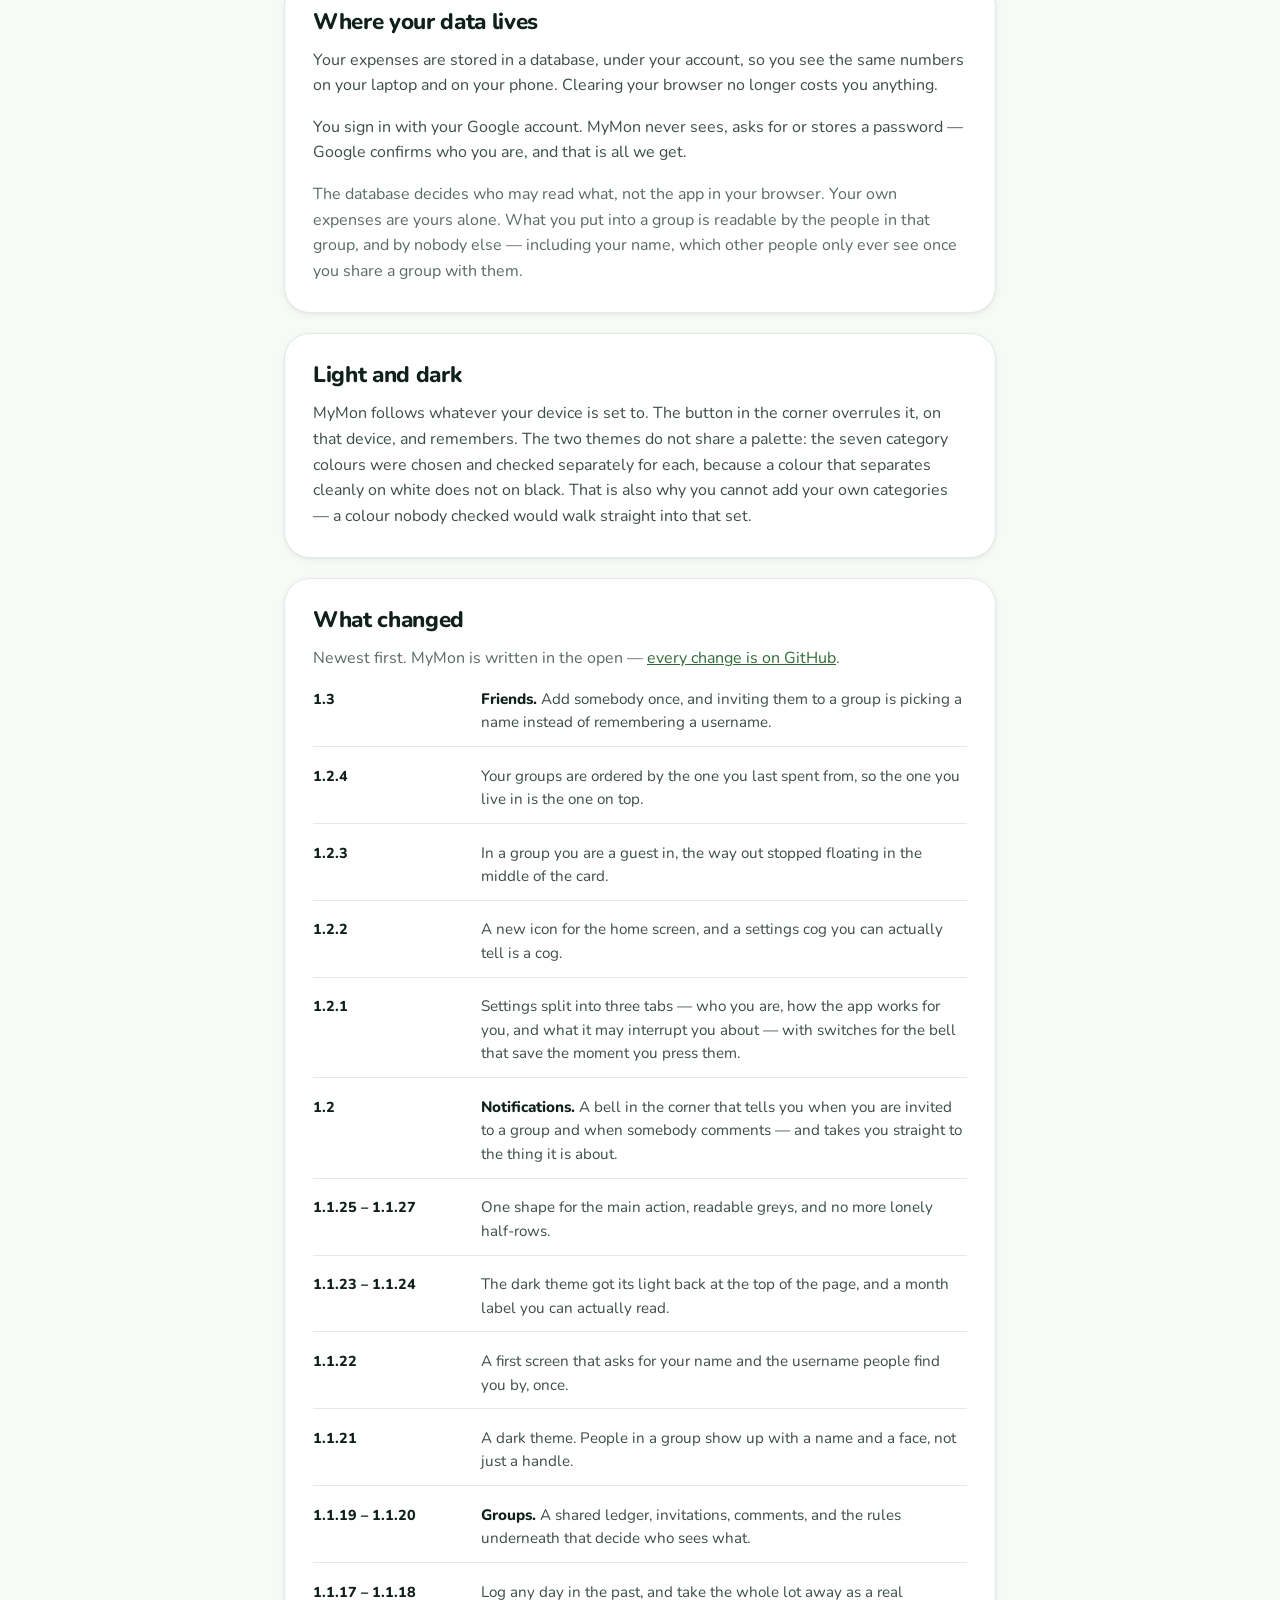
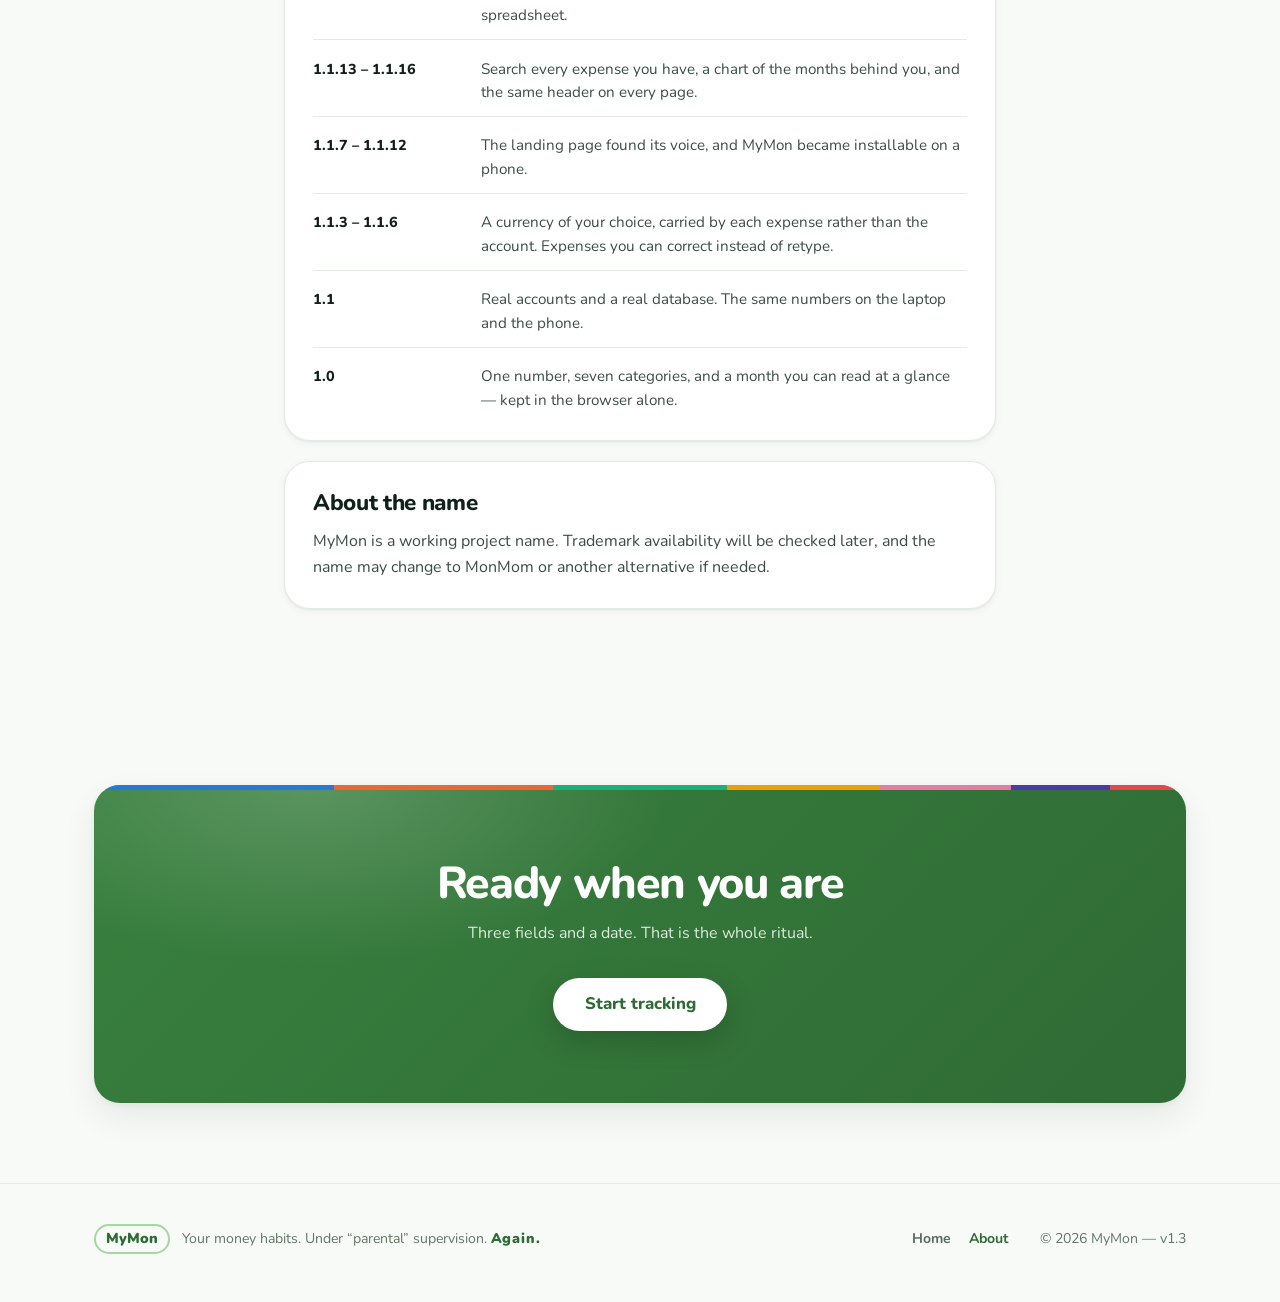
==== commit 34cd40a6: "v1.3: friends A third tab on the dashboard, and the reason it exists: inviting somebody to a group i" ====
--- a/about.html
+++ b/about.html
@@ -115,7 +115,7 @@
   <main>
     <section class="section">
       <div class="container container--narrow prose">
-        <p class="eyebrow">Version 1.2.4</p>
+        <p class="eyebrow">Version 1.3</p>
         <h1>About MyMon</h1>
         <p class="hero__lede">
           MyMon is a small personal expense tracker built for clarity, not for completeness.
@@ -218,6 +218,7 @@
             <a href="https://github.com/yupmurphy/MyMon">every change is on GitHub</a>.
           </p>
           <ol class="changelog">
+            <li><b>1.3</b> <span><b>Friends.</b> Add somebody once, and inviting them to a group is picking a name instead of remembering a username.</span></li>
             <li><b>1.2.4</b> <span>Your groups are ordered by the one you last spent from, so the one you live in is the one on top.</span></li>
             <li><b>1.2.3</b> <span>In a group you are a guest in, the way out stopped floating in the middle of the card.</span></li>
             <li><b>1.2.2</b> <span>A new icon for the home screen, and a settings cog you
@@ -283,7 +284,7 @@
         <a href="index.html?stay=1" data-page="home">Home</a>
         <a href="about.html" data-page="about">About</a>
       </nav>
-      <p class="site-footer__meta">&copy; <span data-year>2026</span> MyMon &mdash; v1.2.4</p>
+      <p class="site-footer__meta">&copy; <span data-year>2026</span> MyMon &mdash; v1.3</p>
     </div>
   </footer>
 
--- a/style.css
+++ b/style.css
@@ -1275,8 +1275,15 @@
 .input-at input:focus,
 .input-at input:focus-visible { outline: none; box-shadow: none; }
 
-.card__hint[data-state="good"] { color: var(--brand-700); font-weight: 700; }
-.card__hint[data-state="bad"] { color: var(--danger); font-weight: 700; }
+/* A hint that is reporting an outcome rather than explaining a field. The
+   two classes are styled together because the state is the same idea in both
+   places, and the friends box wore .field__hint while only .card__hint was
+   being coloured — so a refusal came out the same grey as the instructions
+   above it, which is the one message that has to be impossible to miss. */
+.card__hint[data-state="good"],
+.field__hint[data-state="good"] { color: var(--brand-700); font-weight: 700; }
+.card__hint[data-state="bad"],
+.field__hint[data-state="bad"] { color: var(--danger); font-weight: 700; }
 
 .settings-pair {
   display: grid;
@@ -2166,6 +2173,42 @@
   text-transform: lowercase;
 }
 .person--waiting .person__tag { background: var(--surface-sunken); }
+
+/* A person you can press, sitting directly under a list of people you cannot.
+   Hover alone could not carry that difference — there is no hover on a phone,
+   and a thing that looks exactly like a label and acts like a button is a
+   trap. So it takes the app's own colour for "this does something", and wears
+   a + for what it does. Green among grey, and legible without moving a mouse.
+
+   36px tall rather than the 30px a plain chip gets, because this one is a
+   target for a thumb. */
+.person--pick {
+  min-height: 36px;
+  border: 0;
+  font: inherit;
+  font-weight: 700;
+  font-size: .85rem;
+  cursor: pointer;
+  padding-right: .5rem;
+  background: var(--brand-050);
+  color: var(--brand-700);
+  transition: background-color .15s ease;
+}
+.person--pick .badge { background: var(--brand-600); }
+.person--pick:hover { background: var(--brand-100); }
+.person--pick:focus-visible { outline: none; box-shadow: var(--ring); }
+
+/* The + after the name. Drawn rather than typed, so it matches the one on
+   every other "add" in the app instead of being a plus-shaped character. */
+.person__add {
+  width: 15px; height: 15px;
+  flex: none;
+  opacity: .75;
+}
+
+/* The row of them, above the box you would otherwise have to type into. */
+.invite-picks { margin-top: 1.1rem; }
+.invite-picks .people { margin-top: .5rem; }
 
 .person__drop {
   width: 20px; height: 20px;
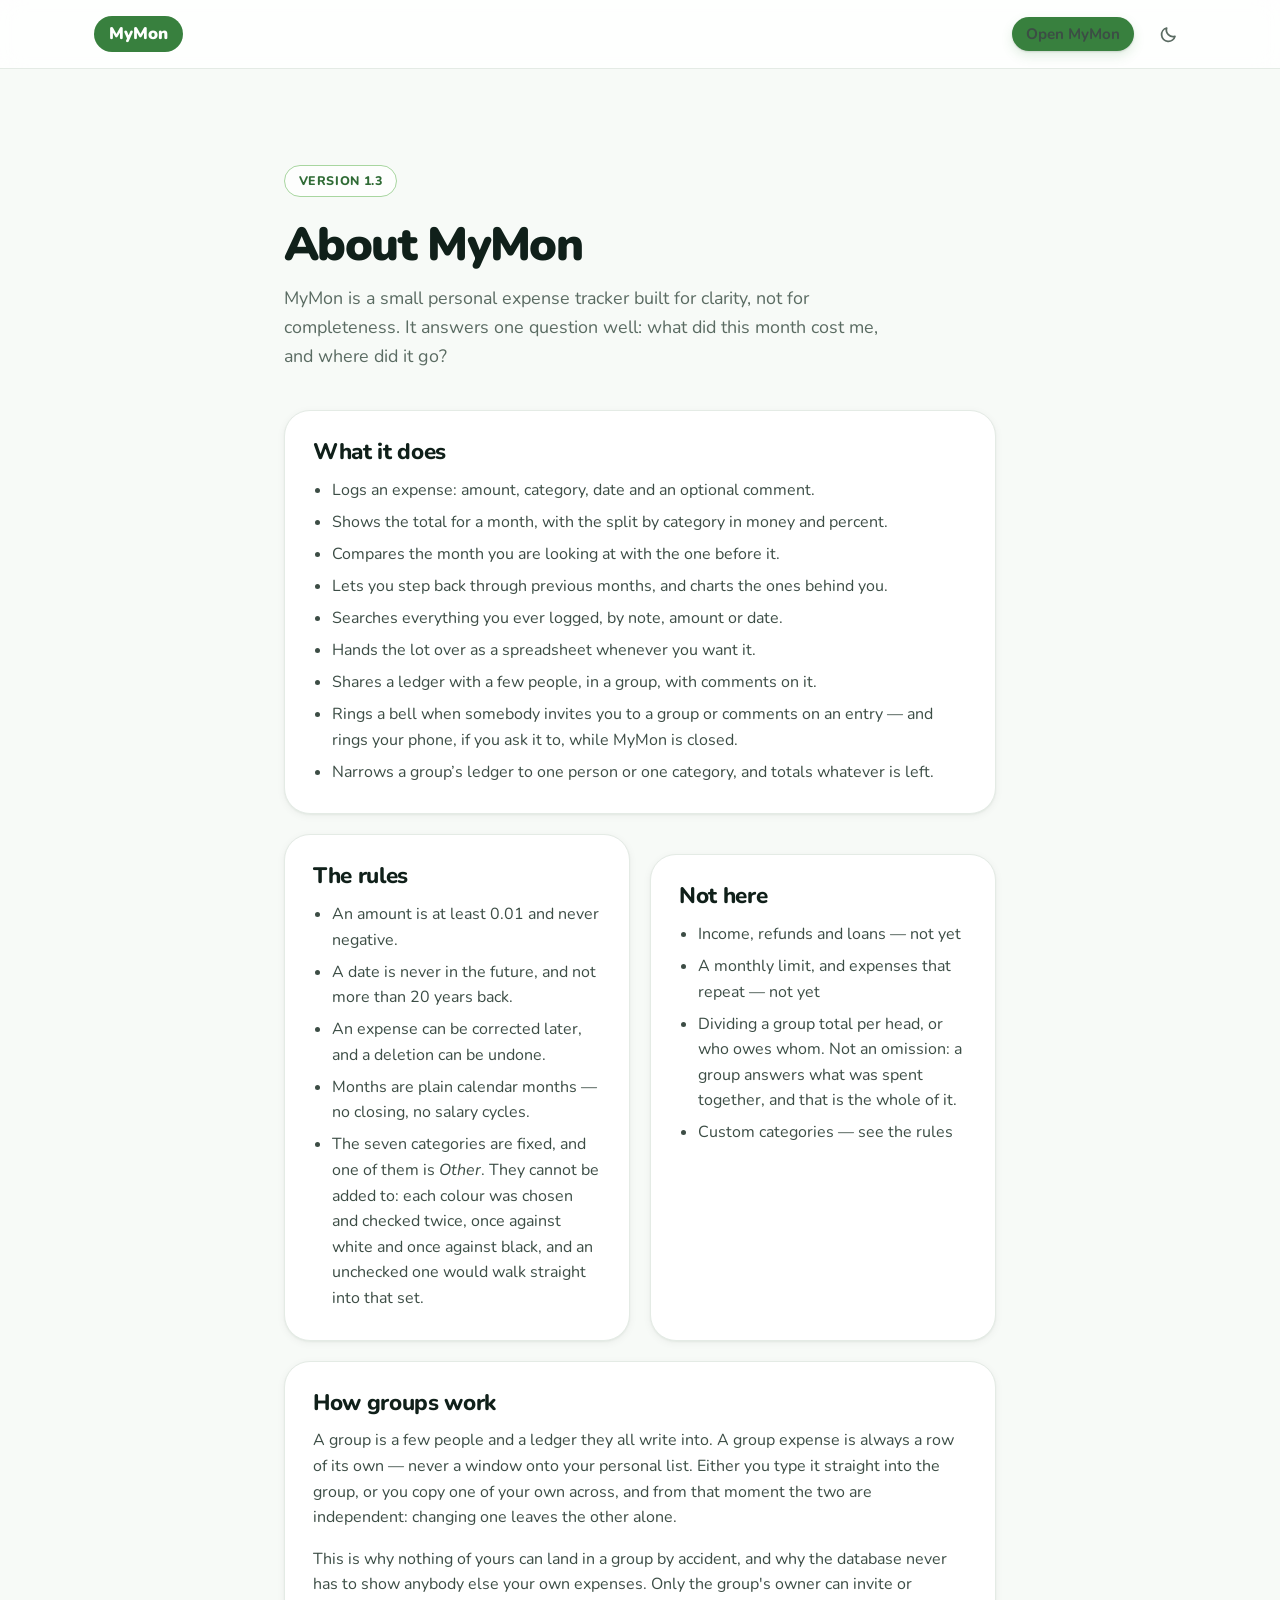
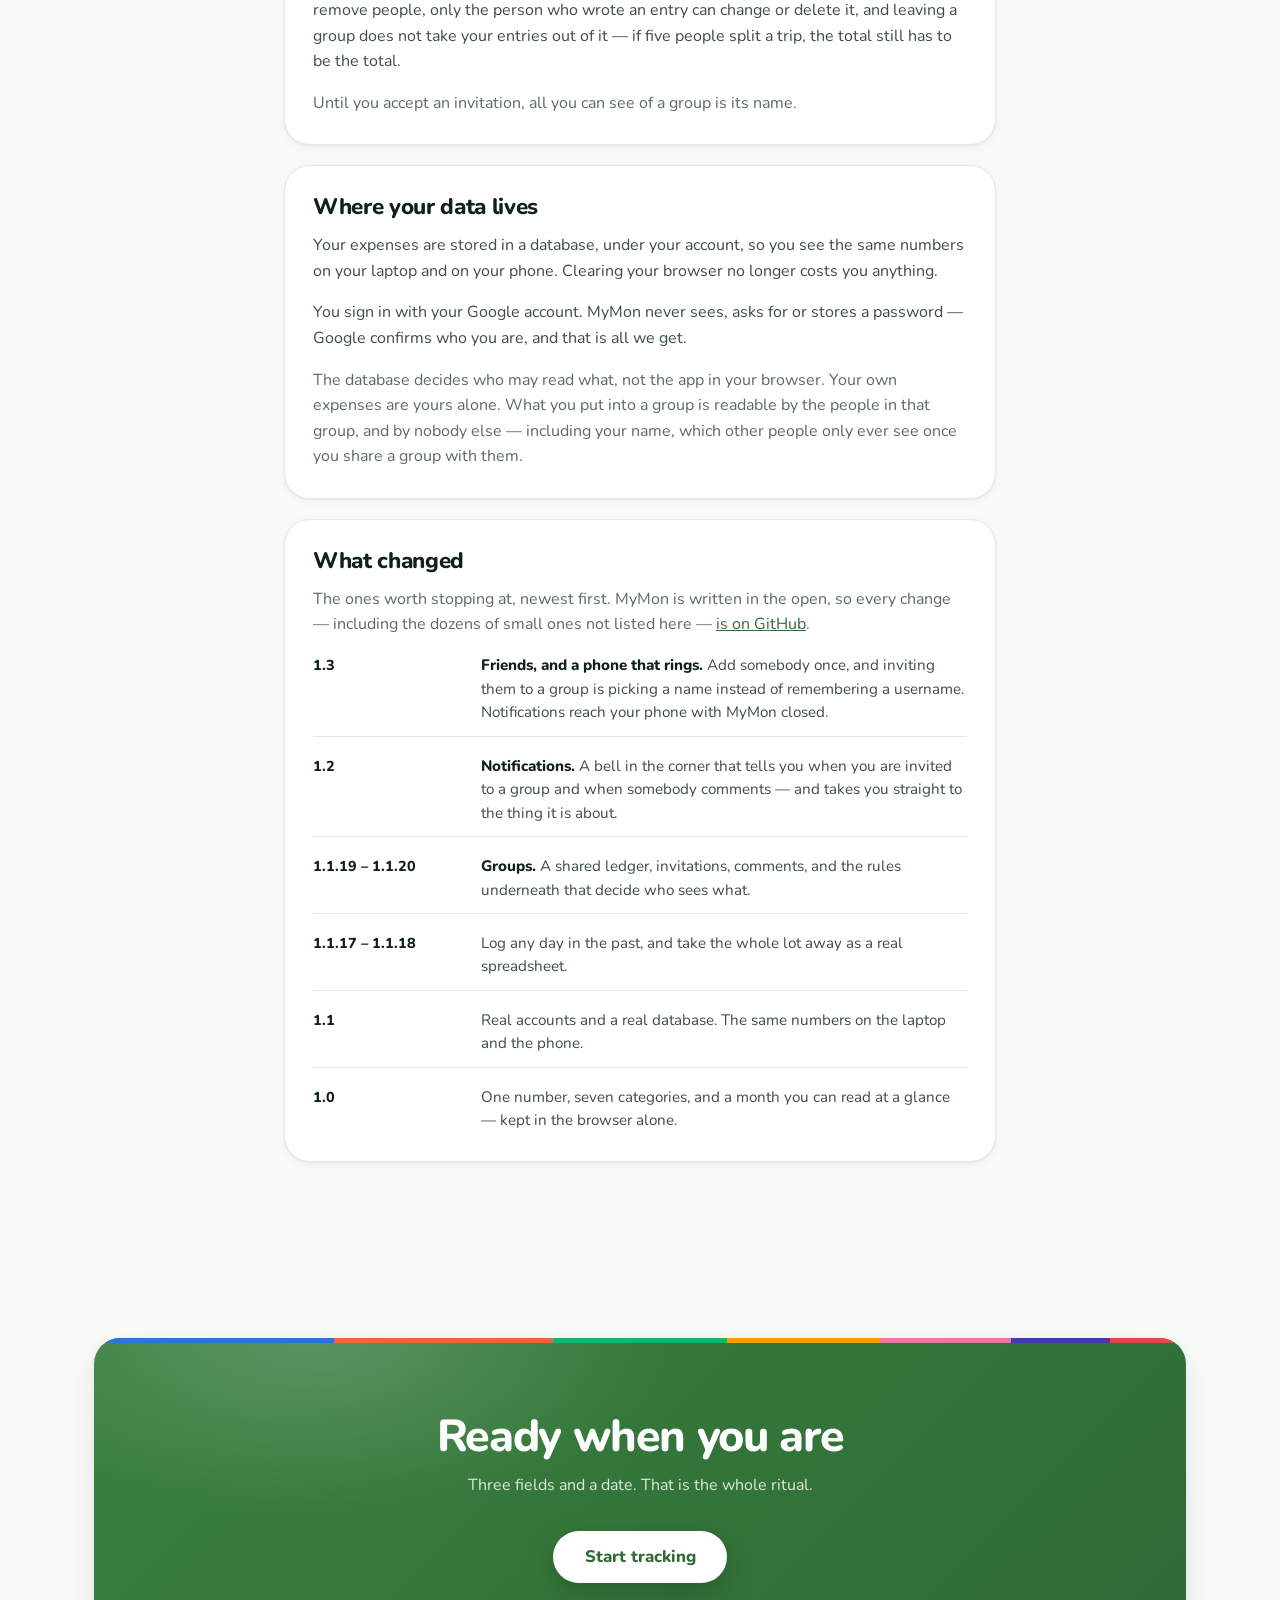
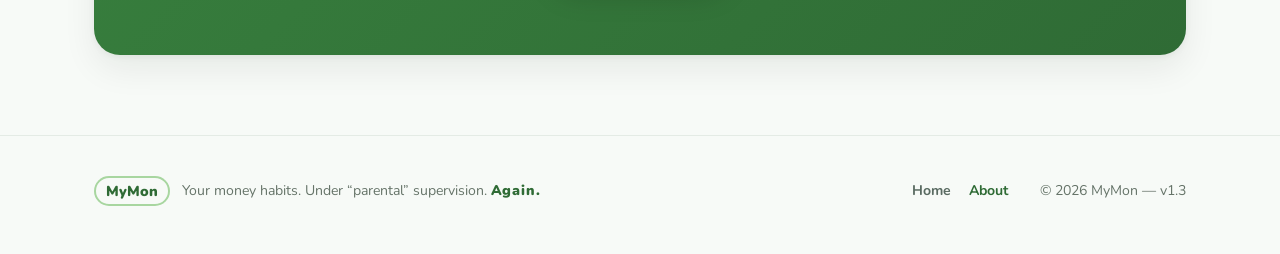
==== commit cd8ed291: "Cut the About page down to what somebody would read Eight cards and seventeen changelog entries, on " ====
--- a/about.html
+++ b/about.html
@@ -132,7 +132,10 @@
             <li>Searches everything you ever logged, by note, amount or date.</li>
             <li>Hands the lot over as a spreadsheet whenever you want it.</li>
             <li>Shares a ledger with a few people, in a group, with comments on it.</li>
-            <li>Rings a bell when somebody invites you to a group or comments on an entry.</li>
+            <li>Rings a bell when somebody invites you to a group or comments on an entry
+              &mdash; and rings your phone, if you ask it to, while MyMon is closed.</li>
+            <li>Narrows a group&rsquo;s ledger to one person or one category, and totals
+              whatever is left.</li>
           </ul>
         </div>
 
@@ -144,18 +147,21 @@
               <li>A date is never in the future, and not more than 20 years back.</li>
               <li>An expense can be corrected later, and a deletion can be undone.</li>
               <li>Months are plain calendar months &mdash; no closing, no salary cycles.</li>
-              <li>The seven categories are fixed, and one of them is <em>Other</em>.</li>
+              <li>The seven categories are fixed, and one of them is <em>Other</em>. They
+                cannot be added to: each colour was chosen and checked twice, once against
+                white and once against black, and an unchecked one would walk straight
+                into that set.</li>
             </ul>
           </div>
 
           <div class="card">
-            <h2>Not here, yet</h2>
+            <h2>Not here</h2>
             <ul>
-              <li>Income, refunds and loans</li>
-              <li>Splitting a group total per person</li>
-              <li>A friends list, so inviting is not typing a username</li>
-              <li>A monthly limit, and expenses that repeat</li>
-              <li>Custom categories &mdash; see below</li>
+              <li>Income, refunds and loans &mdash; not yet</li>
+              <li>A monthly limit, and expenses that repeat &mdash; not yet</li>
+              <li>Dividing a group total per head, or who owes whom. Not an omission:
+                a group answers what was spent together, and that is the whole of it.</li>
+              <li>Custom categories &mdash; see the rules</li>
             </ul>
           </div>
         </div>
@@ -200,53 +206,23 @@
         </div>
 
         <div class="card" style="margin-top: 1.25rem">
-          <h2>Light and dark</h2>
-          <p style="margin-bottom: 0">
-            MyMon follows whatever your device is set to. The button in the corner
-            overrules it, on that device, and remembers. The two themes do not share a
-            palette: the seven category colours were chosen and checked separately for
-            each, because a colour that separates cleanly on white does not on black.
-            That is also why you cannot add your own categories &mdash; a colour nobody
-            checked would walk straight into that set.
-          </p>
-        </div>
-
-        <div class="card" style="margin-top: 1.25rem">
           <h2>What changed</h2>
           <p class="muted">
-            Newest first. MyMon is written in the open &mdash;
-            <a href="https://github.com/yupmurphy/MyMon">every change is on GitHub</a>.
+            The ones worth stopping at, newest first. MyMon is written in the open, so
+            every change &mdash; including the dozens of small ones not listed here &mdash;
+            <a href="https://github.com/yupmurphy/MyMon">is on GitHub</a>.
           </p>
           <ol class="changelog">
-            <li><b>1.3</b> <span><b>Friends.</b> Add somebody once, and inviting them to a group is picking a name instead of remembering a username.</span></li>
-            <li><b>1.2.4</b> <span>Your groups are ordered by the one you last spent from, so the one you live in is the one on top.</span></li>
-            <li><b>1.2.3</b> <span>In a group you are a guest in, the way out stopped floating in the middle of the card.</span></li>
-            <li><b>1.2.2</b> <span>A new icon for the home screen, and a settings cog you
-              can actually tell is a cog.</span></li>
-            <li><b>1.2.1</b> <span>Settings split into three tabs &mdash; who you are, how the
-              app works for you, and what it may interrupt you about &mdash; with switches for
-              the bell that save the moment you press them.</span></li>
+            <li><b>1.3</b> <span><b>Friends, and a phone that rings.</b> Add somebody once,
+              and inviting them to a group is picking a name instead of remembering a
+              username. Notifications reach your phone with MyMon closed.</span></li>
             <li><b>1.2</b> <span><b>Notifications.</b> A bell in the corner that tells you
               when you are invited to a group and when somebody comments &mdash; and takes you
               straight to the thing it is about.</span></li>
-            <li><b>1.1.25 &ndash; 1.1.27</b> <span>One shape for the main action, readable greys,
-              and no more lonely half&#8209;rows.</span></li>
-            <li><b>1.1.23 &ndash; 1.1.24</b> <span>The dark theme got its light back at the top of
-              the page, and a month label you can actually read.</span></li>
-            <li><b>1.1.22</b> <span>A first screen that asks for your name and the username people
-              find you by, once.</span></li>
-            <li><b>1.1.21</b> <span>A dark theme. People in a group show up with a name and a
-              face, not just a handle.</span></li>
             <li><b>1.1.19 &ndash; 1.1.20</b> <span><b>Groups.</b> A shared ledger, invitations,
               comments, and the rules underneath that decide who sees what.</span></li>
             <li><b>1.1.17 &ndash; 1.1.18</b> <span>Log any day in the past, and take the whole lot
               away as a real spreadsheet.</span></li>
-            <li><b>1.1.13 &ndash; 1.1.16</b> <span>Search every expense you have, a chart of the
-              months behind you, and the same header on every page.</span></li>
-            <li><b>1.1.7 &ndash; 1.1.12</b> <span>The landing page found its voice, and MyMon
-              became installable on a phone.</span></li>
-            <li><b>1.1.3 &ndash; 1.1.6</b> <span>A currency of your choice, carried by each expense
-              rather than the account. Expenses you can correct instead of retype.</span></li>
             <li><b>1.1</b> <span>Real accounts and a real database. The same numbers on the laptop
               and the phone.</span></li>
             <li><b>1.0</b> <span>One number, seven categories, and a month you can read at a
@@ -254,13 +230,6 @@
           </ol>
         </div>
 
-        <div class="card" style="margin-top: 1.25rem">
-          <h2>About the name</h2>
-          <p style="margin-bottom: 0">
-            MyMon is a working project name. Trademark availability will be checked later,
-            and the name may change to MonMom or another alternative if needed.
-          </p>
-        </div>
       </div>
     </section>
 
--- a/style.css
+++ b/style.css
@@ -2209,6 +2209,121 @@
 /* The row of them, above the box you would otherwise have to type into. */
 .invite-picks { margin-top: 1.1rem; }
 .invite-picks .people { margin-top: .5rem; }
+
+/* ---------------------------------------------------------------------------
+   Narrowing a group's ledger: who paid, and what for.
+   --------------------------------------------------------------------------- */
+
+.filters {
+  margin-top: 1.1rem;
+  padding-bottom: .9rem;
+  border-bottom: 1px solid var(--line);
+}
+.filters__row {
+  display: flex;
+  align-items: baseline;
+  gap: .4rem;
+}
+.filters__row + .filters__row { margin-top: .55rem; }
+
+/* The chips wrap inside their own box rather than in the row. Wrapping in the
+   row puts the second line back under the label, where it reads as a third
+   category of its own; here it lines up under the first chip, which is where
+   the eye is already looking. */
+.filters__chips {
+  display: flex;
+  flex-wrap: wrap;
+  gap: .4rem;
+  flex: 1 1 0;
+  min-width: 0;
+}
+
+/* Fixed width so the two rows' chips start at the same place. They read as
+   two takes on one list, and a ragged left edge makes them read as two
+   unrelated controls. Below that width the label sits on its own line and
+   the chips go full width, which is the honest thing on a narrow phone. */
+.filters__label {
+  flex: none;
+  width: 5.5rem;
+  /* Lifts the label to sit against the first row of chips rather than against
+     the whole stack's middle once they wrap. */
+  padding-top: .5rem;
+  font-size: .78rem;
+  font-weight: 800;
+  letter-spacing: .02em;
+  color: var(--ink-500);
+}
+
+.chip {
+  display: inline-flex;
+  align-items: center;
+  gap: .3rem;
+  /* 32px tall. Smaller reads as a label; this has to read as a thing to
+     press, and a finger needs somewhere to land. */
+  min-height: 32px;
+  padding: .25rem .7rem;
+  /* Filled, not outlined. A hairline in --line comes to 1.21:1 against the
+     card — the words inside were perfectly legible, but the thing around them
+     did not read as something to press. A fill says "chip" the way the people
+     chips elsewhere already do, and leaves the green one free to mean chosen. */
+  border: 1px solid transparent;
+  border-radius: var(--r-pill);
+  background: var(--surface-sunken);
+  font: inherit;
+  font-size: .85rem;
+  font-weight: 700;
+  color: var(--ink-700);
+  cursor: pointer;
+  transition: background-color .15s ease, color .15s ease, border-color .15s ease;
+}
+.chip:hover { background: var(--brand-100); color: var(--brand-700); }
+.chip:focus-visible { outline: none; box-shadow: var(--ring); }
+
+/* The chosen one. Filled rather than merely outlined, because at this size a
+   border alone is not a difference anybody notices at a glance — and never
+   colour alone: aria-pressed carries the same answer to a screen reader. */
+.chip--on {
+  background: var(--brand-600);
+  border-color: var(--brand-600);
+  color: #fff;
+}
+.chip--on:hover { background: var(--brand-700); border-color: var(--brand-700); }
+
+.chip__icon { font-size: .95rem; line-height: 1; }
+
+/* The figure, while something is filtered. */
+.filters__sum {
+  display: flex;
+  align-items: baseline;
+  flex-wrap: wrap;
+  gap: .55rem;
+  margin: .9rem 0 0;
+}
+.filters__sum .num { font-size: 1.35rem; font-weight: 800; color: var(--ink-900); }
+.filters__count { font-size: .9rem; color: var(--ink-500); }
+.filters__sum .btn { margin-left: auto; }
+
+/* A button that is a word in a sentence. */
+.link-button {
+  border: 0;
+  padding: 0;
+  background: none;
+  font: inherit;
+  font-weight: 700;
+  color: var(--brand-700);
+  text-decoration: underline;
+  cursor: pointer;
+}
+.link-button:focus-visible { outline: none; box-shadow: var(--ring); border-radius: 4px; }
+
+/* On a phone the label takes a line of its own and the chips get the full
+   width underneath. The row has to be allowed to wrap for that: with a
+   full-width label in a row that cannot, the chips are handed what is left of
+   the line — nothing — and run off the side of the page instead of wrapping. */
+@media (max-width: 520px) {
+  .filters__row { flex-wrap: wrap; }
+  .filters__label { width: 100%; padding-top: 0; padding-bottom: .15rem; }
+}
 
 .person__drop {
   width: 20px; height: 20px;
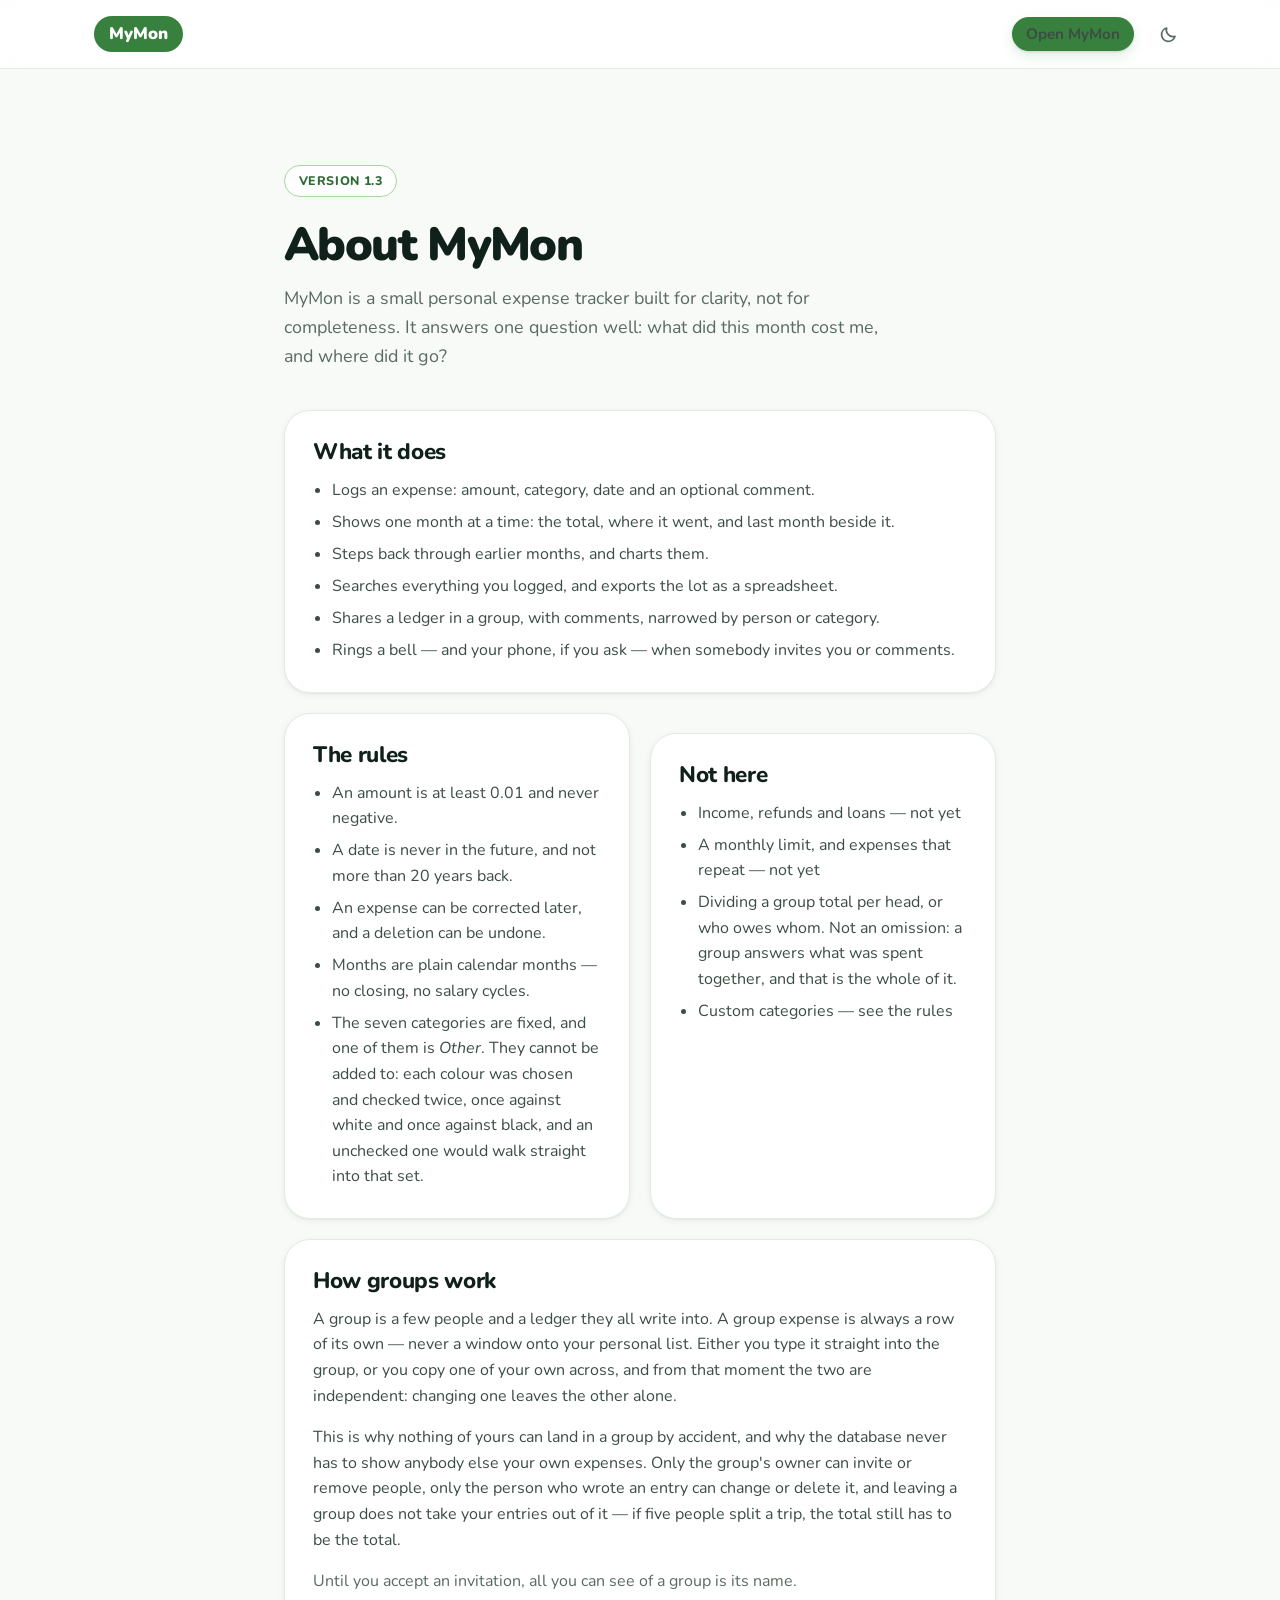
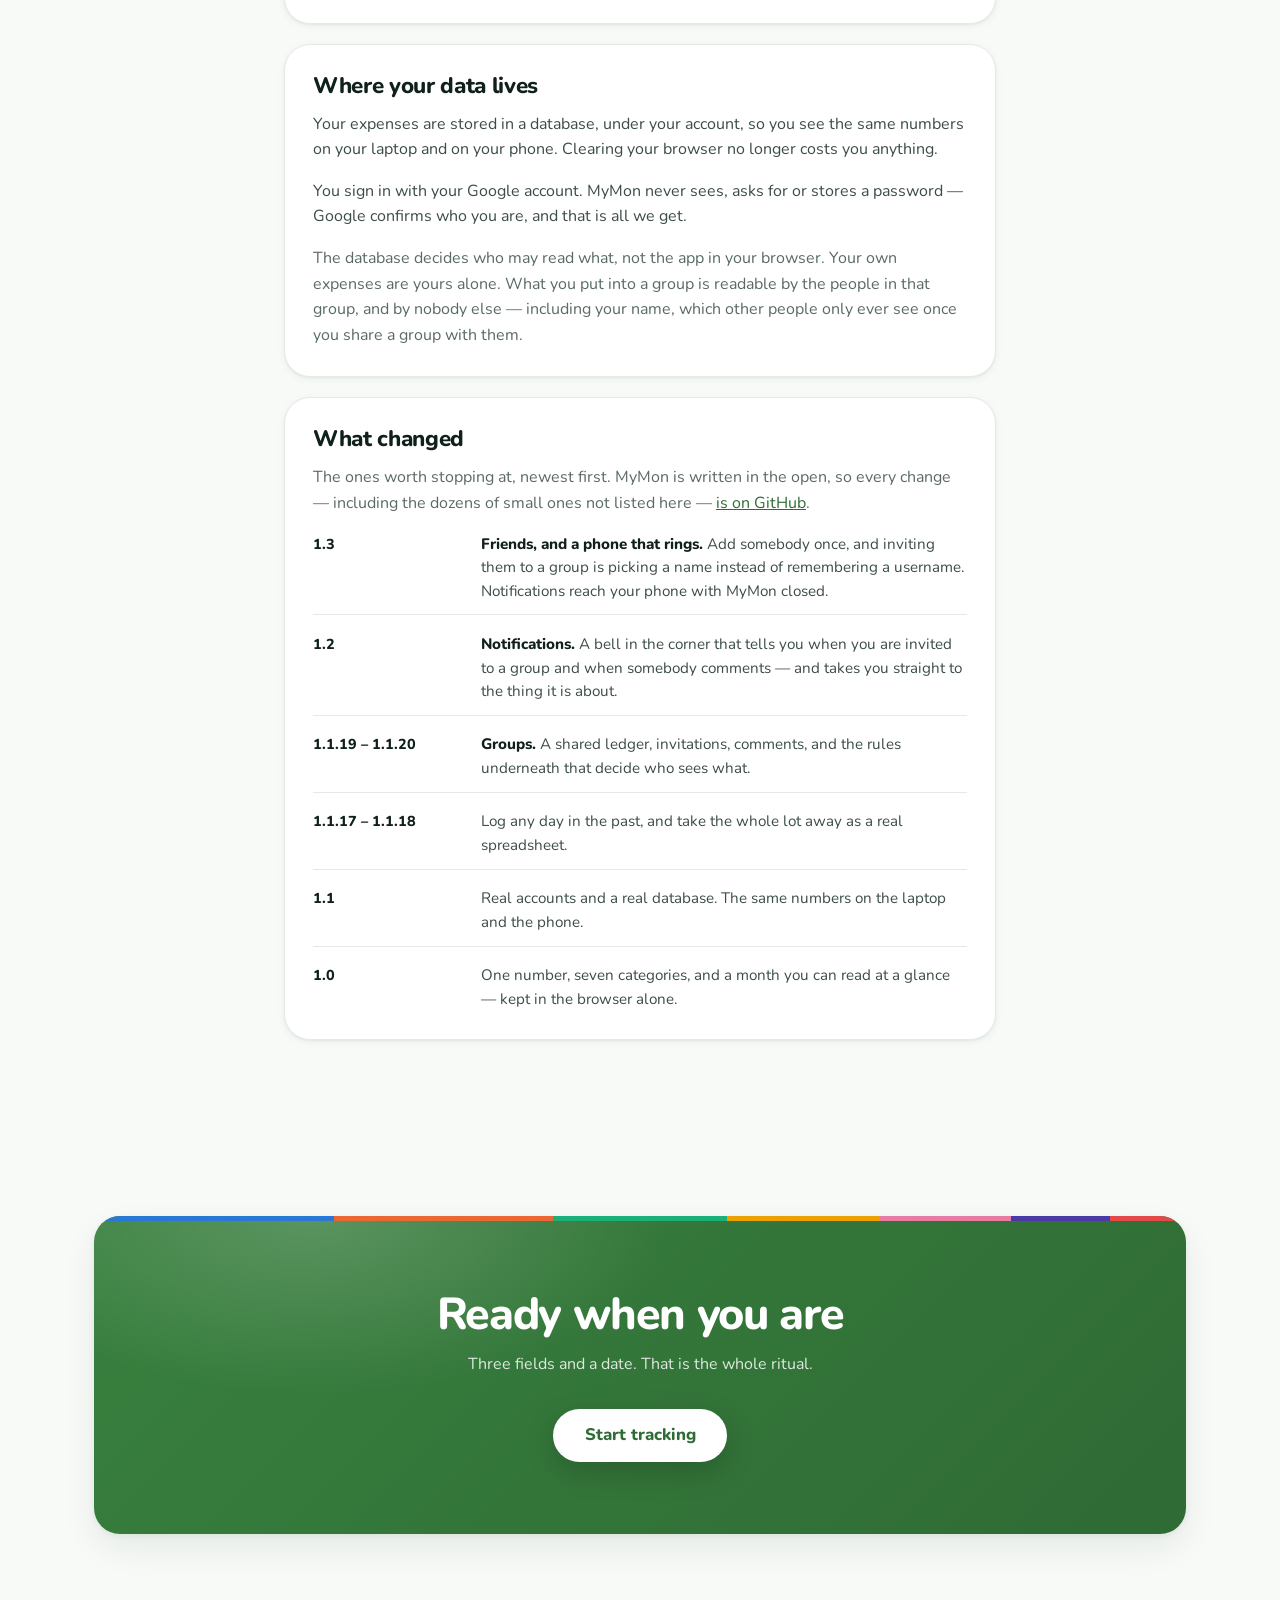
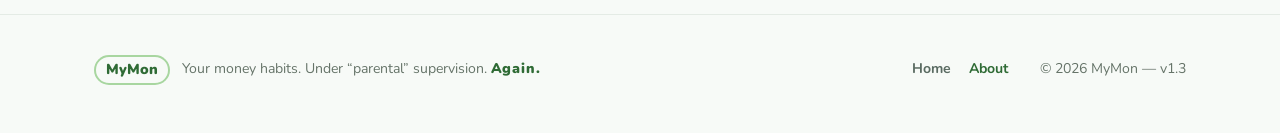
==== commit 31cb1c0f: "Say what MyMon does in six lines instead of nine Four of the nine bullets were about months — the to" ====
--- a/about.html
+++ b/about.html
@@ -126,16 +126,14 @@
           <h2>What it does</h2>
           <ul>
             <li>Logs an expense: amount, category, date and an optional comment.</li>
-            <li>Shows the total for a month, with the split by category in money and percent.</li>
-            <li>Compares the month you are looking at with the one before it.</li>
-            <li>Lets you step back through previous months, and charts the ones behind you.</li>
-            <li>Searches everything you ever logged, by note, amount or date.</li>
-            <li>Hands the lot over as a spreadsheet whenever you want it.</li>
-            <li>Shares a ledger with a few people, in a group, with comments on it.</li>
-            <li>Rings a bell when somebody invites you to a group or comments on an entry
-              &mdash; and rings your phone, if you ask it to, while MyMon is closed.</li>
-            <li>Narrows a group&rsquo;s ledger to one person or one category, and totals
-              whatever is left.</li>
+            <li>Shows one month at a time: the total, where it went, and last month
+              beside it.</li>
+            <li>Steps back through earlier months, and charts them.</li>
+            <li>Searches everything you logged, and exports the lot as a spreadsheet.</li>
+            <li>Shares a ledger in a group, with comments, narrowed by person or
+              category.</li>
+            <li>Rings a bell &mdash; and your phone, if you ask &mdash; when somebody
+              invites you or comments.</li>
           </ul>
         </div>
 
